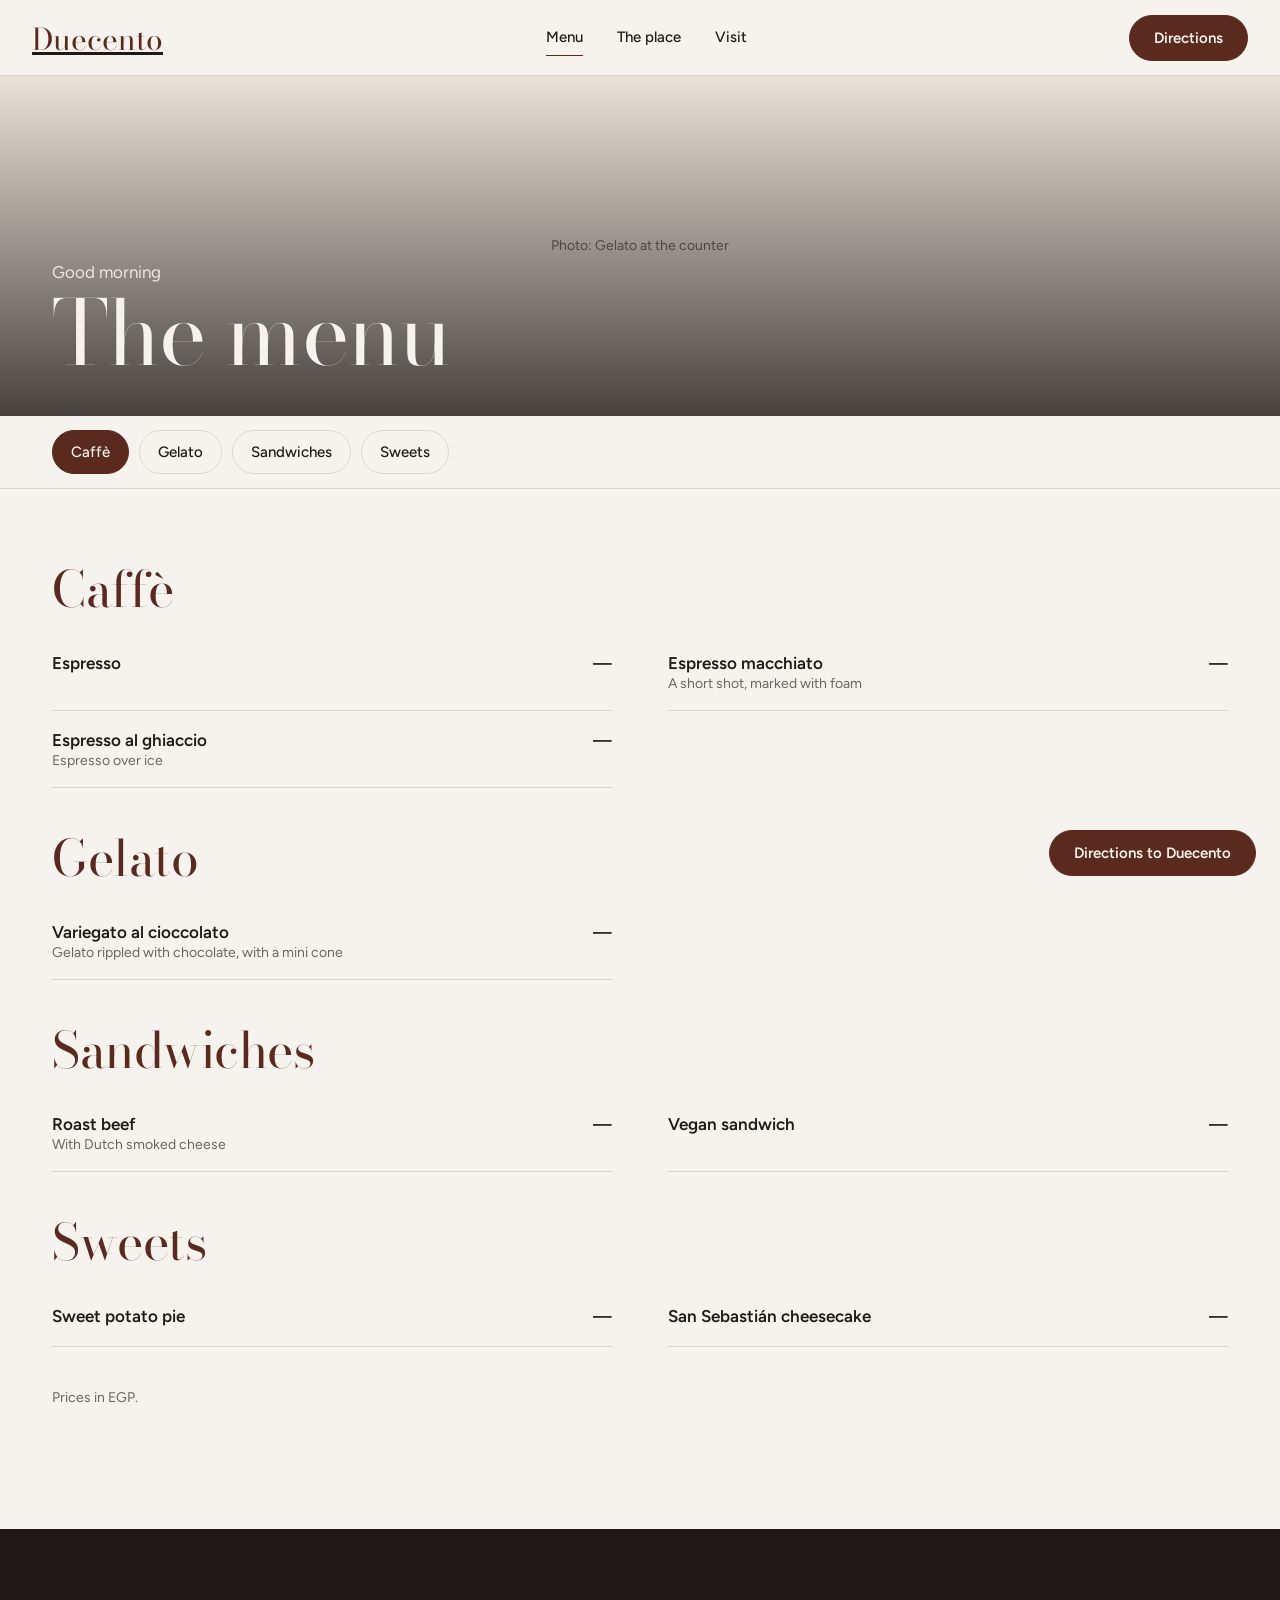
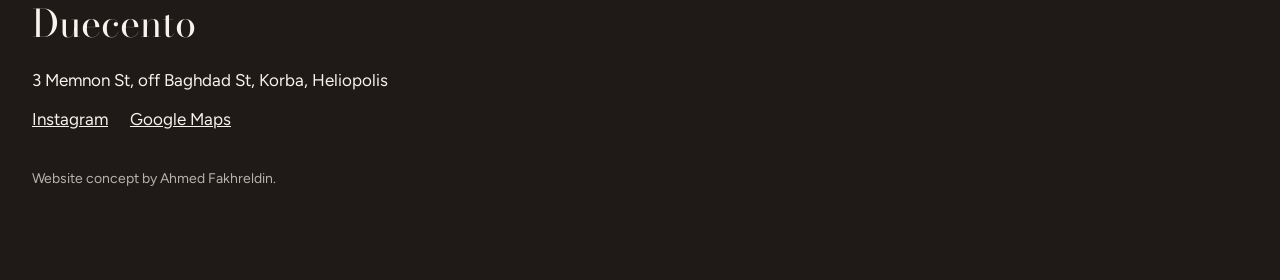
==== menu.html @ 11ff69fe "Duecento site" ====
<!doctype html><html lang="en"><head><meta charset="utf-8">
<meta name="viewport" content="width=device-width, initial-scale=1">
<title>Menu · Duecento</title><meta name="description" content="The Duecento menu: Caffè, Gelato, Sandwiches, Sweets">
<meta name="theme-color" content="#1F1A17"><meta name="robots" content="noindex">
<link rel="icon" href="img/">
<link rel="stylesheet" href="fonts.css"><link rel="stylesheet" href="site.css?v=1"></head><body class="menu"><header class="hdr"><a class="brand" href="index.html" aria-label="Duecento home"><span class="logo wordmark">Duecento</span></a>
<nav class="nav" aria-label="Main"><a href="menu.html" aria-current=page>Menu</a><a href="index.html#room">The place</a><a href="index.html#visit">Visit</a></nav><div class="hr"><a class="btn" href="https://www.google.com/maps/search/?api=1&amp;query=Duecento+Cafe+Korba+Heliopolis" target="_blank" rel="noopener">Directions</a>
<button class="burger" type="button" aria-label="Open menu" aria-expanded="false" aria-controls="mnav"><i></i><i></i></button></div></header>
<nav id="mnav" class="mnav" hidden aria-label="Mobile"><a href="menu.html">Menu</a><a href="index.html#room">The place</a><a href="index.html#visit">Visit</a>
<div class="mbtns"><a class="btn" href="https://www.google.com/maps/search/?api=1&amp;query=Duecento+Cafe+Korba+Heliopolis" target="_blank" rel="noopener">Directions</a><a class="btn ghost" href="https://www.instagram.com/duecento.eg/" target="_blank" rel="noopener">Instagram</a></div>
<p class="mmeta">3 Memnon St, off Baghdad St, Korba, Heliopolis</p></nav>
<main><section class="mhead"><div class="mban ph" role="img" aria-label="Gelato at the counter"><span>Photo: Gelato at the counter</span></div><div class="mhin wrap"><p class="greet js-greet">Good day</p><h1>The menu</h1></div></section>
<nav class="chips js-jump" aria-label="Menu sections"><div class="chin"><a class="chip on" href="#caffe">Caffè</a><a class="chip" href="#gelato">Gelato</a><a class="chip" href="#panini">Sandwiches</a><a class="chip" href="#dolci">Sweets</a></div></nav>
<div class="mwrap wrap"><section class="msec" id="caffe"><h2>Caffè</h2><div class="mlist"><article class="mi"><div class="mt"><h3>Espresso</h3></div><span class="pr">—</span></article><article class="mi"><div class="mt"><h3>Espresso macchiato</h3><p>A short shot, marked with foam</p></div><span class="pr">—</span></article><article class="mi"><div class="mt"><h3>Espresso al ghiaccio</h3><p>Espresso over ice</p></div><span class="pr">—</span></article></div></section><section class="msec" id="gelato"><h2>Gelato</h2><div class="mlist"><article class="mi"><div class="mt"><h3>Variegato al cioccolato</h3><p>Gelato rippled with chocolate, with a mini cone</p></div><span class="pr">—</span></article></div></section><section class="msec" id="panini"><h2>Sandwiches</h2><div class="mlist"><article class="mi"><div class="mt"><h3>Roast beef</h3><p>With Dutch smoked cheese</p></div><span class="pr">—</span></article><article class="mi"><div class="mt"><h3>Vegan sandwich</h3></div><span class="pr">—</span></article></div></section><section class="msec" id="dolci"><h2>Sweets</h2><div class="mlist"><article class="mi"><div class="mt"><h3>Sweet potato pie</h3></div><span class="pr">—</span></article><article class="mi"><div class="mt"><h3>San Sebastián cheesecake</h3></div><span class="pr">—</span></article></div></section><p class="mnote">Prices in EGP.</p></div>
<a class="sticky btn" href="https://www.google.com/maps/search/?api=1&amp;query=Duecento+Cafe+Korba+Heliopolis" target="_blank" rel="noopener">Directions to Duecento</a></main><footer class="ftr"><div class="fin"><span class="flogo wordmark">Duecento</span>
<p>3 Memnon St, off Baghdad St, Korba, Heliopolis</p><p class="fl"><a href="https://www.instagram.com/duecento.eg/" target="_blank" rel="noopener">Instagram</a><a href="https://www.google.com/maps/search/?api=1&amp;query=Duecento+Cafe+Korba+Heliopolis" target="_blank" rel="noopener">Google Maps</a></p>
<p class="credit">Website concept by Ahmed Fakhreldin.</p></div></footer>
<script src="site.js?v=1"></script></body></html>
---- fonts.css ----
/* math */
@font-face {
  font-family: 'Bodoni Moda';
  font-style: normal;
  font-weight: 400;
  font-display: swap;
  src: url(fonts/e4a8a300b12e.woff2) format('woff2');
  unicode-range: U+0302-0303, U+0305, U+0307-0308, U+0310, U+0312, U+0315, U+031A, U+0326-0327, U+032C, U+032F-0330, U+0332-0333, U+0338, U+033A, U+0346, U+034D, U+0391-03A1, U+03A3-03A9, U+03B1-03C9, U+03D1, U+03D5-03D6, U+03F0-03F1, U+03F4-03F5, U+2016-2017, U+2034-2038, U+203C, U+2040, U+2043, U+2047, U+2050, U+2057, U+205F, U+2070-2071, U+2074-209F, U+20D0-20DC, U+20E1, U+20E5-20EF, U+2100-2112, U+2114-2115, U+2117-2121, U+2123-214F, U+2190, U+2192, U+2194-21AE, U+21B0-21E5, U+21F1-21F2, U+21F4-2211, U+2213-2214, U+2216-22FF, U+2308-230B, U+2310, U+2319, U+231C-2321, U+2336-237A, U+237C, U+2395, U+239B-23B7, U+23D0, U+23DC-23E1, U+2474-2475, U+25AF, U+25B3, U+25B7, U+25BD, U+25C1, U+25CA, U+25CC, U+25FB, U+266D-266F, U+27C0-27FF, U+2900-2AFF, U+2B0E-2B11, U+2B30-2B4C, U+2BFE, U+3030, U+FF5B, U+FF5D, U+1D400-1D7FF, U+1EE00-1EEFF;
}
/* symbols */
@font-face {
  font-family: 'Bodoni Moda';
  font-style: normal;
  font-weight: 400;
  font-display: swap;
  src: url(fonts/4fd5d302b3bb.woff2) format('woff2');
  unicode-range: U+0001-000C, U+000E-001F, U+007F-009F, U+20DD-20E0, U+20E2-20E4, U+2150-218F, U+2190, U+2192, U+2194-2199, U+21AF, U+21E6-21F0, U+21F3, U+2218-2219, U+2299, U+22C4-22C6, U+2300-243F, U+2440-244A, U+2460-24FF, U+25A0-27BF, U+2800-28FF, U+2921-2922, U+2981, U+29BF, U+29EB, U+2B00-2BFF, U+4DC0-4DFF, U+FFF9-FFFB, U+10140-1018E, U+10190-1019C, U+101A0, U+101D0-101FD, U+102E0-102FB, U+10E60-10E7E, U+1D2C0-1D2D3, U+1D2E0-1D37F, U+1F000-1F0FF, U+1F100-1F1AE, U+1F1E6-1F1FF, U+1F30D-1F30F, U+1F315, U+1F31C, U+1F31E, U+1F320-1F32C, U+1F336, U+1F378, U+1F37D, U+1F382, U+1F393-1F39F, U+1F3A7-1F3A8, U+1F3AC-1F3AF, U+1F3C2, U+1F3C4-1F3C6, U+1F3CA-1F3CE, U+1F3D4-1F3E0, U+1F3ED, U+1F3F1-1F3F3, U+1F3F5-1F3F7, U+1F408, U+1F415, U+1F41F, U+1F426, U+1F43F, U+1F441-1F442, U+1F444, U+1F446-1F449, U+1F44C-1F44E, U+1F453, U+1F46A, U+1F47D, U+1F4A3, U+1F4B0, U+1F4B3, U+1F4B9, U+1F4BB, U+1F4BF, U+1F4C8-1F4CB, U+1F4D6, U+1F4DA, U+1F4DF, U+1F4E3-1F4E6, U+1F4EA-1F4ED, U+1F4F7, U+1F4F9-1F4FB, U+1F4FD-1F4FE, U+1F503, U+1F507-1F50B, U+1F50D, U+1F512-1F513, U+1F53E-1F54A, U+1F54F-1F5FA, U+1F610, U+1F650-1F67F, U+1F687, U+1F68D, U+1F691, U+1F694, U+1F698, U+1F6AD, U+1F6B2, U+1F6B9-1F6BA, U+1F6BC, U+1F6C6-1F6CF, U+1F6D3-1F6D7, U+1F6E0-1F6EA, U+1F6F0-1F6F3, U+1F6F7-1F6FC, U+1F700-1F80B, U+1F810-1F847, U+1F850-1F859, U+1F860-1F887, U+1F890-1F8AD, U+1F8B0-1F8BB, U+1F8C0-1F8C1, U+1F8D0-1F8D8, U+1F900-1F90B, U+1F93B, U+1F946, U+1F984, U+1F996, U+1F9E9, U+1FA00-1FA6F, U+1FA70-1FA7C, U+1FA80-1FAC6, U+1FAC8, U+1FACC-1FADD, U+1FADF-1FAEB, U+1FAEF-1FAFA, U+1FB00-1FBFF;
}
/* latin-ext */
@font-face {
  font-family: 'Bodoni Moda';
  font-style: normal;
  font-weight: 400;
  font-display: swap;
  src: url(fonts/21224576a4b7.woff2) format('woff2');
  unicode-range: U+0100-02BA, U+02BD-02C5, U+02C7-02CC, U+02CE-02D7, U+02DD-02FF, U+0304, U+0308, U+0329, U+1D00-1DBF, U+1E00-1E9F, U+1EF2-1EFF, U+2020, U+20A0-20AB, U+20AD-20C4, U+2113, U+2C60-2C7F, U+A720-A7FF;
}
/* latin */
@font-face {
  font-family: 'Bodoni Moda';
  font-style: normal;
  font-weight: 400;
  font-display: swap;
  src: url(fonts/aad168b2dc76.woff2) format('woff2');
  unicode-range: U+0000-00FF, U+0131, U+0152-0153, U+02BB-02BC, U+02C6, U+02DA, U+02DC, U+0304, U+0308, U+0329, U+2000-206F, U+20AC, U+2122, U+2191, U+2193, U+2212, U+2215, U+FEFF, U+FFFD;
}
/* math */
@font-face {
  font-family: 'Bodoni Moda';
  font-style: normal;
  font-weight: 500;
  font-display: swap;
  src: url(fonts/e4a8a300b12e.woff2) format('woff2');
  unicode-range: U+0302-0303, U+0305, U+0307-0308, U+0310, U+0312, U+0315, U+031A, U+0326-0327, U+032C, U+032F-0330, U+0332-0333, U+0338, U+033A, U+0346, U+034D, U+0391-03A1, U+03A3-03A9, U+03B1-03C9, U+03D1, U+03D5-03D6, U+03F0-03F1, U+03F4-03F5, U+2016-2017, U+2034-2038, U+203C, U+2040, U+2043, U+2047, U+2050, U+2057, U+205F, U+2070-2071, U+2074-209F, U+20D0-20DC, U+20E1, U+20E5-20EF, U+2100-2112, U+2114-2115, U+2117-2121, U+2123-214F, U+2190, U+2192, U+2194-21AE, U+21B0-21E5, U+21F1-21F2, U+21F4-2211, U+2213-2214, U+2216-22FF, U+2308-230B, U+2310, U+2319, U+231C-2321, U+2336-237A, U+237C, U+2395, U+239B-23B7, U+23D0, U+23DC-23E1, U+2474-2475, U+25AF, U+25B3, U+25B7, U+25BD, U+25C1, U+25CA, U+25CC, U+25FB, U+266D-266F, U+27C0-27FF, U+2900-2AFF, U+2B0E-2B11, U+2B30-2B4C, U+2BFE, U+3030, U+FF5B, U+FF5D, U+1D400-1D7FF, U+1EE00-1EEFF;
}
/* symbols */
@font-face {
  font-family: 'Bodoni Moda';
  font-style: normal;
  font-weight: 500;
  font-display: swap;
  src: url(fonts/4fd5d302b3bb.woff2) format('woff2');
  unicode-range: U+0001-000C, U+000E-001F, U+007F-009F, U+20DD-20E0, U+20E2-20E4, U+2150-218F, U+2190, U+2192, U+2194-2199, U+21AF, U+21E6-21F0, U+21F3, U+2218-2219, U+2299, U+22C4-22C6, U+2300-243F, U+2440-244A, U+2460-24FF, U+25A0-27BF, U+2800-28FF, U+2921-2922, U+2981, U+29BF, U+29EB, U+2B00-2BFF, U+4DC0-4DFF, U+FFF9-FFFB, U+10140-1018E, U+10190-1019C, U+101A0, U+101D0-101FD, U+102E0-102FB, U+10E60-10E7E, U+1D2C0-1D2D3, U+1D2E0-1D37F, U+1F000-1F0FF, U+1F100-1F1AE, U+1F1E6-1F1FF, U+1F30D-1F30F, U+1F315, U+1F31C, U+1F31E, U+1F320-1F32C, U+1F336, U+1F378, U+1F37D, U+1F382, U+1F393-1F39F, U+1F3A7-1F3A8, U+1F3AC-1F3AF, U+1F3C2, U+1F3C4-1F3C6, U+1F3CA-1F3CE, U+1F3D4-1F3E0, U+1F3ED, U+1F3F1-1F3F3, U+1F3F5-1F3F7, U+1F408, U+1F415, U+1F41F, U+1F426, U+1F43F, U+1F441-1F442, U+1F444, U+1F446-1F449, U+1F44C-1F44E, U+1F453, U+1F46A, U+1F47D, U+1F4A3, U+1F4B0, U+1F4B3, U+1F4B9, U+1F4BB, U+1F4BF, U+1F4C8-1F4CB, U+1F4D6, U+1F4DA, U+1F4DF, U+1F4E3-1F4E6, U+1F4EA-1F4ED, U+1F4F7, U+1F4F9-1F4FB, U+1F4FD-1F4FE, U+1F503, U+1F507-1F50B, U+1F50D, U+1F512-1F513, U+1F53E-1F54A, U+1F54F-1F5FA, U+1F610, U+1F650-1F67F, U+1F687, U+1F68D, U+1F691, U+1F694, U+1F698, U+1F6AD, U+1F6B2, U+1F6B9-1F6BA, U+1F6BC, U+1F6C6-1F6CF, U+1F6D3-1F6D7, U+1F6E0-1F6EA, U+1F6F0-1F6F3, U+1F6F7-1F6FC, U+1F700-1F80B, U+1F810-1F847, U+1F850-1F859, U+1F860-1F887, U+1F890-1F8AD, U+1F8B0-1F8BB, U+1F8C0-1F8C1, U+1F8D0-1F8D8, U+1F900-1F90B, U+1F93B, U+1F946, U+1F984, U+1F996, U+1F9E9, U+1FA00-1FA6F, U+1FA70-1FA7C, U+1FA80-1FAC6, U+1FAC8, U+1FACC-1FADD, U+1FADF-1FAEB, U+1FAEF-1FAFA, U+1FB00-1FBFF;
}
/* latin-ext */
@font-face {
  font-family: 'Bodoni Moda';
  font-style: normal;
  font-weight: 500;
  font-display: swap;
  src: url(fonts/21224576a4b7.woff2) format('woff2');
  unicode-range: U+0100-02BA, U+02BD-02C5, U+02C7-02CC, U+02CE-02D7, U+02DD-02FF, U+0304, U+0308, U+0329, U+1D00-1DBF, U+1E00-1E9F, U+1EF2-1EFF, U+2020, U+20A0-20AB, U+20AD-20C4, U+2113, U+2C60-2C7F, U+A720-A7FF;
}
/* latin */
@font-face {
  font-family: 'Bodoni Moda';
  font-style: normal;
  font-weight: 500;
  font-display: swap;
  src: url(fonts/aad168b2dc76.woff2) format('woff2');
  unicode-range: U+0000-00FF, U+0131, U+0152-0153, U+02BB-02BC, U+02C6, U+02DA, U+02DC, U+0304, U+0308, U+0329, U+2000-206F, U+20AC, U+2122, U+2191, U+2193, U+2212, U+2215, U+FEFF, U+FFFD;
}
/* latin-ext */
@font-face {
  font-family: 'Figtree';
  font-style: normal;
  font-weight: 400;
  font-display: swap;
  src: url(fonts/c15953e563fb.woff2) format('woff2');
  unicode-range: U+0100-02BA, U+02BD-02C5, U+02C7-02CC, U+02CE-02D7, U+02DD-02FF, U+0304, U+0308, U+0329, U+1D00-1DBF, U+1E00-1E9F, U+1EF2-1EFF, U+2020, U+20A0-20AB, U+20AD-20C4, U+2113, U+2C60-2C7F, U+A720-A7FF;
}
/* latin */
@font-face {
  font-family: 'Figtree';
  font-style: normal;
  font-weight: 400;
  font-display: swap;
  src: url(fonts/dab710cf25a2.woff2) format('woff2');
  unicode-range: U+0000-00FF, U+0131, U+0152-0153, U+02BB-02BC, U+02C6, U+02DA, U+02DC, U+0304, U+0308, U+0329, U+2000-206F, U+20AC, U+2122, U+2191, U+2193, U+2212, U+2215, U+FEFF, U+FFFD;
}
/* latin-ext */
@font-face {
  font-family: 'Figtree';
  font-style: normal;
  font-weight: 500;
  font-display: swap;
  src: url(fonts/c15953e563fb.woff2) format('woff2');
  unicode-range: U+0100-02BA, U+02BD-02C5, U+02C7-02CC, U+02CE-02D7, U+02DD-02FF, U+0304, U+0308, U+0329, U+1D00-1DBF, U+1E00-1E9F, U+1EF2-1EFF, U+2020, U+20A0-20AB, U+20AD-20C4, U+2113, U+2C60-2C7F, U+A720-A7FF;
}
/* latin */
@font-face {
  font-family: 'Figtree';
  font-style: normal;
  font-weight: 500;
  font-display: swap;
  src: url(fonts/dab710cf25a2.woff2) format('woff2');
  unicode-range: U+0000-00FF, U+0131, U+0152-0153, U+02BB-02BC, U+02C6, U+02DA, U+02DC, U+0304, U+0308, U+0329, U+2000-206F, U+20AC, U+2122, U+2191, U+2193, U+2212, U+2215, U+FEFF, U+FFFD;
}
/* latin-ext */
@font-face {
  font-family: 'Figtree';
  font-style: normal;
  font-weight: 600;
  font-display: swap;
  src: url(fonts/c15953e563fb.woff2) format('woff2');
  unicode-range: U+0100-02BA, U+02BD-02C5, U+02C7-02CC, U+02CE-02D7, U+02DD-02FF, U+0304, U+0308, U+0329, U+1D00-1DBF, U+1E00-1E9F, U+1EF2-1EFF, U+2020, U+20A0-20AB, U+20AD-20C4, U+2113, U+2C60-2C7F, U+A720-A7FF;
}
/* latin */
@font-face {
  font-family: 'Figtree';
  font-style: normal;
  font-weight: 600;
  font-display: swap;
  src: url(fonts/dab710cf25a2.woff2) format('woff2');
  unicode-range: U+0000-00FF, U+0131, U+0152-0153, U+02BB-02BC, U+02C6, U+02DA, U+02DC, U+0304, U+0308, U+0329, U+2000-206F, U+20AC, U+2122, U+2191, U+2193, U+2212, U+2215, U+FEFF, U+FFFD;
}
---- site.css ----
:root{--ink:#1F1A17;--paper:#F6F3EE;--brand:#5B2A1E;--accent:#B08A4F;--soft:#E9E3DA;--mute:#6E655E;--line:#DED6CB;
--fd:'Bodoni Moda', serif;--fb:'Figtree', sans-serif;--w:1240px}
*{box-sizing:border-box;margin:0;padding:0}
html{scroll-behavior:smooth;scroll-padding-top:140px}
body{background:var(--paper);color:var(--ink);font:17px/1.6 var(--fb);-webkit-font-smoothing:antialiased}
img{display:block;max-width:100%}
a{color:inherit}
:focus-visible{outline:2px solid var(--brand);outline-offset:3px}
.wrap{max-width:var(--w);margin:0 auto;padding:0 32px}
h1,h2,h3{font-family:var(--fd);font-weight:400;line-height:1.05;letter-spacing:-.01em}
.btn{display:inline-flex;align-items:center;justify-content:center;min-height:46px;padding:0 24px;border-radius:999px;background:var(--brand);color:var(--paper);text-decoration:none;font-weight:600;font-size:15px;border:1.5px solid var(--brand);white-space:nowrap}
.btn.ghost{background:transparent;color:var(--brand)}
.btn.light{background:var(--paper);color:var(--ink);border-color:var(--paper)}
.btn.line{background:transparent;color:var(--paper);border-color:var(--paper)}
.ph{background:var(--soft);display:flex;align-items:center;justify-content:center;color:var(--mute);font-size:14px;text-align:center;padding:16px}

/* header */
.hdr{position:sticky;top:0;z-index:30;display:flex;align-items:center;justify-content:space-between;gap:24px;height:76px;padding:0 32px;background:var(--paper);border-bottom:1px solid var(--line)}
.brand{display:flex;align-items:center;flex:none}
.logo{height:46px;width:auto}
.wordmark{font-family:var(--fd);font-size:30px;color:var(--brand)}
.nav{display:flex;gap:34px}
.nav a{text-decoration:none;font-size:15px;font-weight:500;padding:6px 0;border-bottom:1.5px solid transparent}
.nav a:hover,.nav a[aria-current]{border-color:var(--brand)}
.hr{display:flex;align-items:center;gap:12px}
.burger{display:none;width:46px;height:46px;border:1px solid var(--line);border-radius:50%;background:none;cursor:pointer;flex-direction:column;align-items:center;justify-content:center;gap:6px}
.burger i{display:block;width:18px;height:1.5px;background:var(--ink);transition:transform .25s}
.nav-open .burger i:first-child{transform:translateY(3.75px) rotate(45deg)}
.nav-open .burger i:last-child{transform:translateY(-3.75px) rotate(-45deg)}
.mnav{position:fixed;inset:76px 0 0;z-index:29;background:var(--paper);padding:32px 24px;display:flex;flex-direction:column;gap:6px;overflow:auto}
.mnav[hidden]{display:none}
.mnav>a{font-family:var(--fd);font-size:40px;text-decoration:none;padding:6px 0}
.mbtns{display:flex;flex-direction:column;gap:10px;margin-top:24px}
.mmeta{margin-top:20px;color:var(--mute);font-size:15px}
.nav-open{overflow:hidden}

/* hero */
.hero{position:relative;min-height:calc(100svh - 76px);display:flex;align-items:flex-end;color:var(--paper);overflow:hidden;background:var(--ink)}
.hbg{position:absolute;inset:0;width:100%;height:100%;object-fit:cover;animation:settle 1.6s ease-out both}
@keyframes settle{from{transform:scale(1.06)}to{transform:scale(1)}}
.hshade{position:absolute;inset:0;background:linear-gradient(180deg,transparent 35%,var(--ink) 100%);opacity:.85}
.hin{position:relative;max-width:var(--w);width:100%;margin:0 auto;padding:0 32px 72px}
.hl{font-size:clamp(48px,8vw,118px);max-width:12ch}
.hsub{font-size:19px;max-width:44ch;margin:20px 0 30px;opacity:.92}
.hbtn{display:flex;gap:12px;flex-wrap:wrap}

.intro{padding:110px 32px 90px}
.big{font-family:var(--fd);font-size:clamp(28px,3.4vw,46px);line-height:1.2;max-width:26ch}

.sh{display:flex;justify-content:space-between;align-items:baseline;gap:20px;margin-bottom:28px}
.sh h2{font-size:clamp(34px,4vw,56px)}
.more{font-weight:600;color:var(--brand)}
.fgrid{display:grid;grid-template-columns:repeat(4,1fr);gap:22px}
.fi .fimg{width:100%;aspect-ratio:4/5;object-fit:cover;border-radius:18px}
.fi figcaption{padding:14px 2px 0;display:flex;flex-direction:column;gap:2px}
.fi b{font-family:var(--fd);font-weight:400;font-size:24px}
.fi span{color:var(--mute);font-size:15px}

.band{position:relative;margin-top:120px;min-height:78vh;display:flex;align-items:flex-end;color:var(--paper);background:var(--ink)}
.bimg{position:absolute;inset:0;width:100%;height:100%;object-fit:cover}
.bcap{position:relative;max-width:520px;margin:0 0 56px 56px;padding:34px 36px;background:var(--ink);border-radius:20px}
.bcap h2{font-size:42px;margin-bottom:12px}
.bcap p{opacity:.88}

.track{padding:22px 0;overflow:hidden}
.trin{display:flex;gap:22px;overflow-x:auto;padding:0 32px;scroll-snap-type:x mandatory}
.tr{flex:none;width:300px;height:380px;object-fit:cover;border-radius:16px;scroll-snap-align:start}

.visit{display:grid;grid-template-columns:1fr 1fr;gap:56px;align-items:center;padding-top:100px;padding-bottom:110px}
.visit h2{font-size:clamp(40px,5vw,72px);margin-bottom:18px}
.addr{font-size:20px;max-width:30ch}
.hours{list-style:none;margin:22px 0;max-width:360px}
.hours li{display:flex;justify-content:space-between;padding:10px 0;border-bottom:1px solid var(--line)}
.vbtn{display:flex;gap:12px;flex-wrap:wrap;margin-top:26px}
.vimg{width:100%;aspect-ratio:4/3;object-fit:cover;border-radius:22px}

.ftr{background:var(--ink);color:var(--paper);padding:64px 32px 90px}
.fin{max-width:var(--w);margin:0 auto;display:flex;flex-direction:column;gap:12px}
.flogo{height:54px;width:auto;margin-bottom:8px}
.flogo.wordmark{font-size:38px;color:var(--paper)}
.fl{display:flex;gap:22px}
.credit{margin-top:22px;font-size:14px;opacity:.7}

/* menu page */
.mhead{position:relative;height:340px;display:flex;align-items:flex-end;color:var(--paper);background:var(--ink);overflow:hidden}
.mban{position:absolute;inset:0;width:100%;height:100%;object-fit:cover}
.mhead::after{content:"";position:absolute;inset:0;background:linear-gradient(180deg,transparent,var(--ink));opacity:.8}
.mhin{position:relative;z-index:1;width:100%;padding-bottom:36px}
.greet{font-size:17px;opacity:.9}
.mhead h1{font-size:clamp(52px,7vw,96px)}
.chips{position:sticky;top:76px;z-index:20;background:var(--paper);border-bottom:1px solid var(--line)}
.chin{display:flex;gap:10px;overflow-x:auto;max-width:var(--w);margin:0 auto;padding:14px 32px;scrollbar-width:none}
.chin::-webkit-scrollbar{display:none}
.chip{flex:none;padding:9px 18px;border-radius:999px;border:1px solid var(--line);text-decoration:none;font-size:15px;font-weight:500}
.chip.on{background:var(--brand);border-color:var(--brand);color:var(--paper)}
.mwrap{padding-top:30px;padding-bottom:120px}
.msec{padding-top:44px}
.msec h2{font-size:clamp(34px,4vw,50px);margin-bottom:18px;color:var(--brand)}
.mlist{display:grid;grid-template-columns:1fr 1fr;gap:0 56px}
.mi{display:grid;grid-template-columns:1fr auto;gap:16px;align-items:baseline;padding:16px 0;border-bottom:1px solid var(--line)}
.mi.hasimg{grid-template-columns:92px 1fr auto;align-items:center}
.mimg{width:92px;height:112px;object-fit:cover;border-radius:12px}
.mi h3{font-family:var(--fb);font-weight:600;font-size:17px;letter-spacing:0;line-height:1.3}
.mi p{color:var(--mute);font-size:14px;line-height:1.45}
.pr{font-weight:600;font-variant-numeric:tabular-nums;white-space:nowrap}
.mnote{margin-top:40px;color:var(--mute);font-size:14px}
.sticky{position:fixed;right:24px;bottom:24px;z-index:25}

@media (max-width:1000px){
  .nav{display:none}.burger{display:flex}
  .hr .btn{display:none}
  .fgrid{grid-template-columns:1fr 1fr}
  .visit{grid-template-columns:1fr}
  .mlist{grid-template-columns:1fr}
}
@media (max-width:600px){
  body{font-size:16px}
  .hdr{padding:0 16px;height:66px}.mnav{inset:66px 0 0}.chips{top:66px}
  .logo{height:38px}
  .wrap,.hin{padding-left:16px;padding-right:16px}
  .intro{padding:70px 16px 56px}
  .hin{padding-bottom:44px}
  .fgrid{gap:14px}.fi b{font-size:19px}.fi span{font-size:13px}
  .band{margin-top:80px;min-height:70vh}
  .bcap{margin:0 12px 12px;padding:24px}.bcap h2{font-size:32px}
  .trin{padding:0 16px;gap:12px}.tr{width:230px;height:290px}
  .visit{padding-top:70px;padding-bottom:80px;gap:32px}
  .chin{padding:12px 16px}
  .mhead{height:260px}
  .sticky{left:16px;right:16px;bottom:16px}
  .ftr{padding:48px 16px 100px}
}
@media (prefers-reduced-motion:reduce){*{animation:none!important;transition:none!important;scroll-behavior:auto!important}}
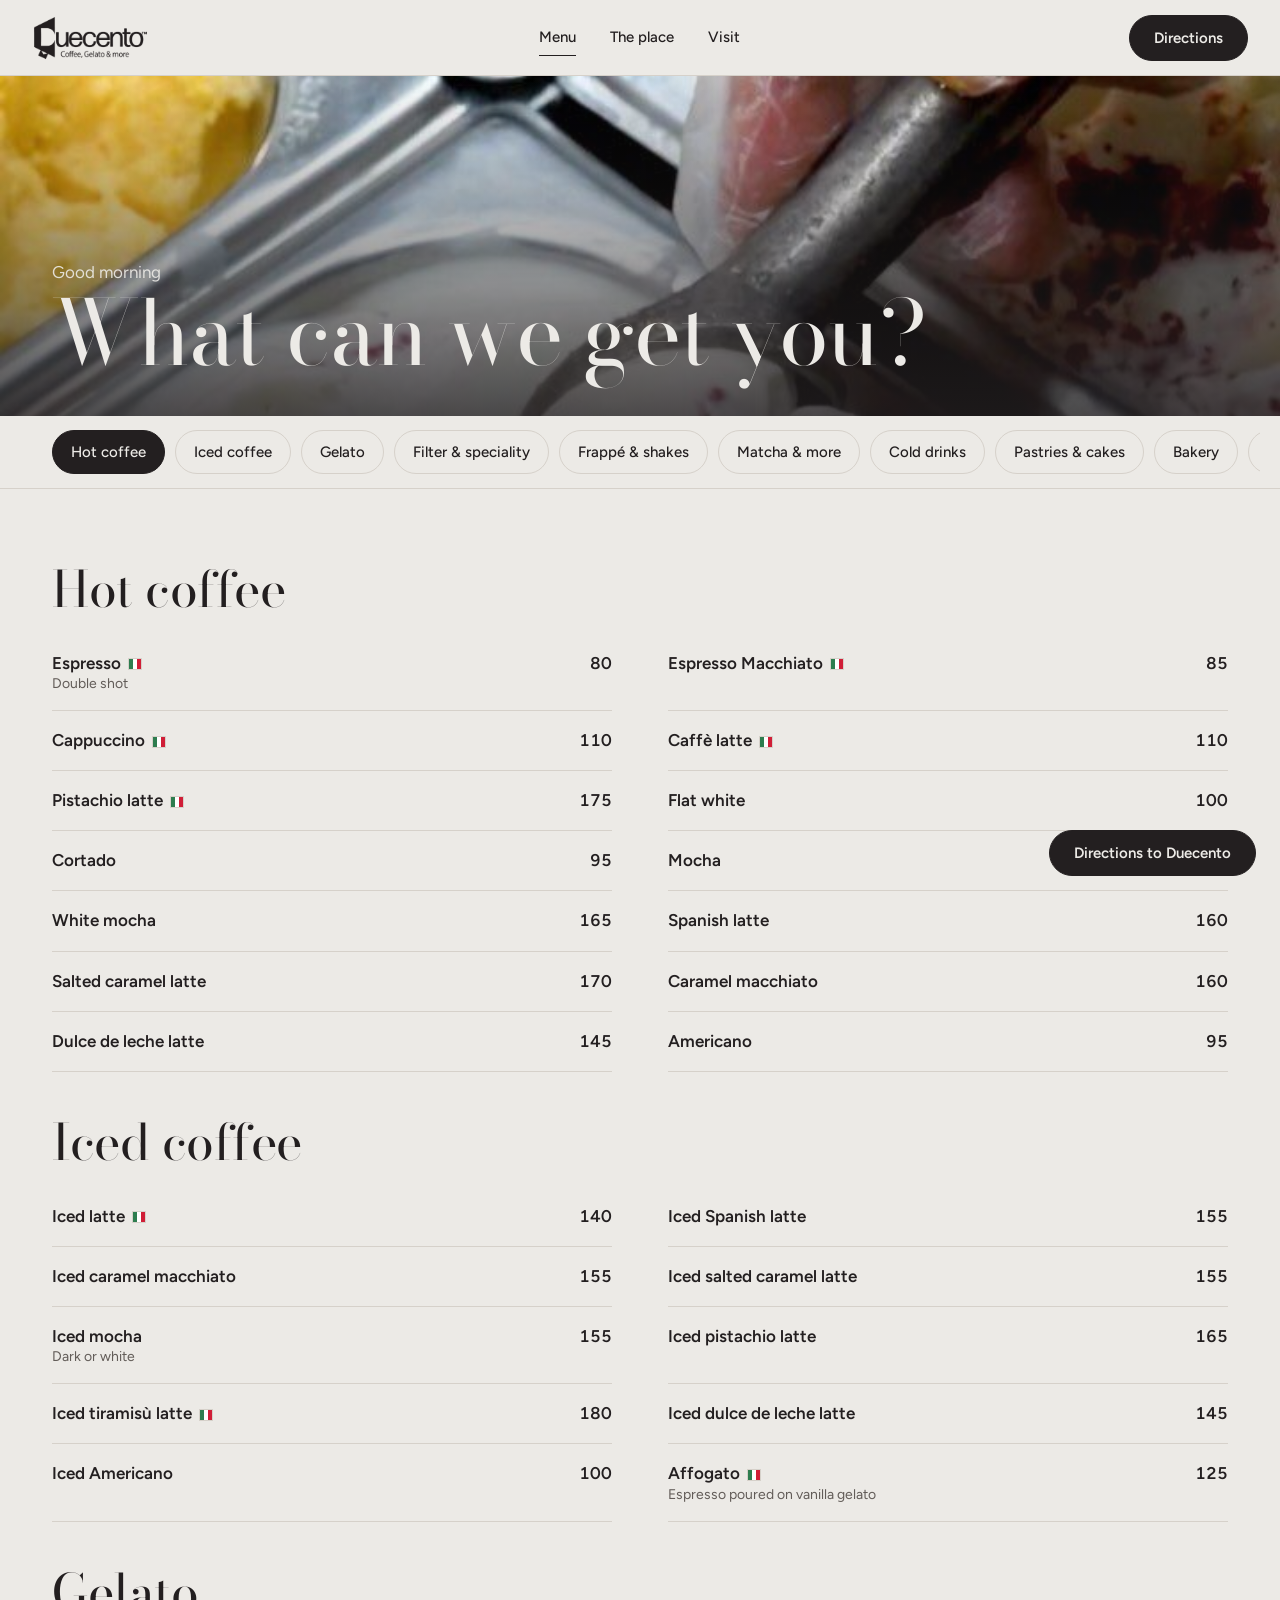
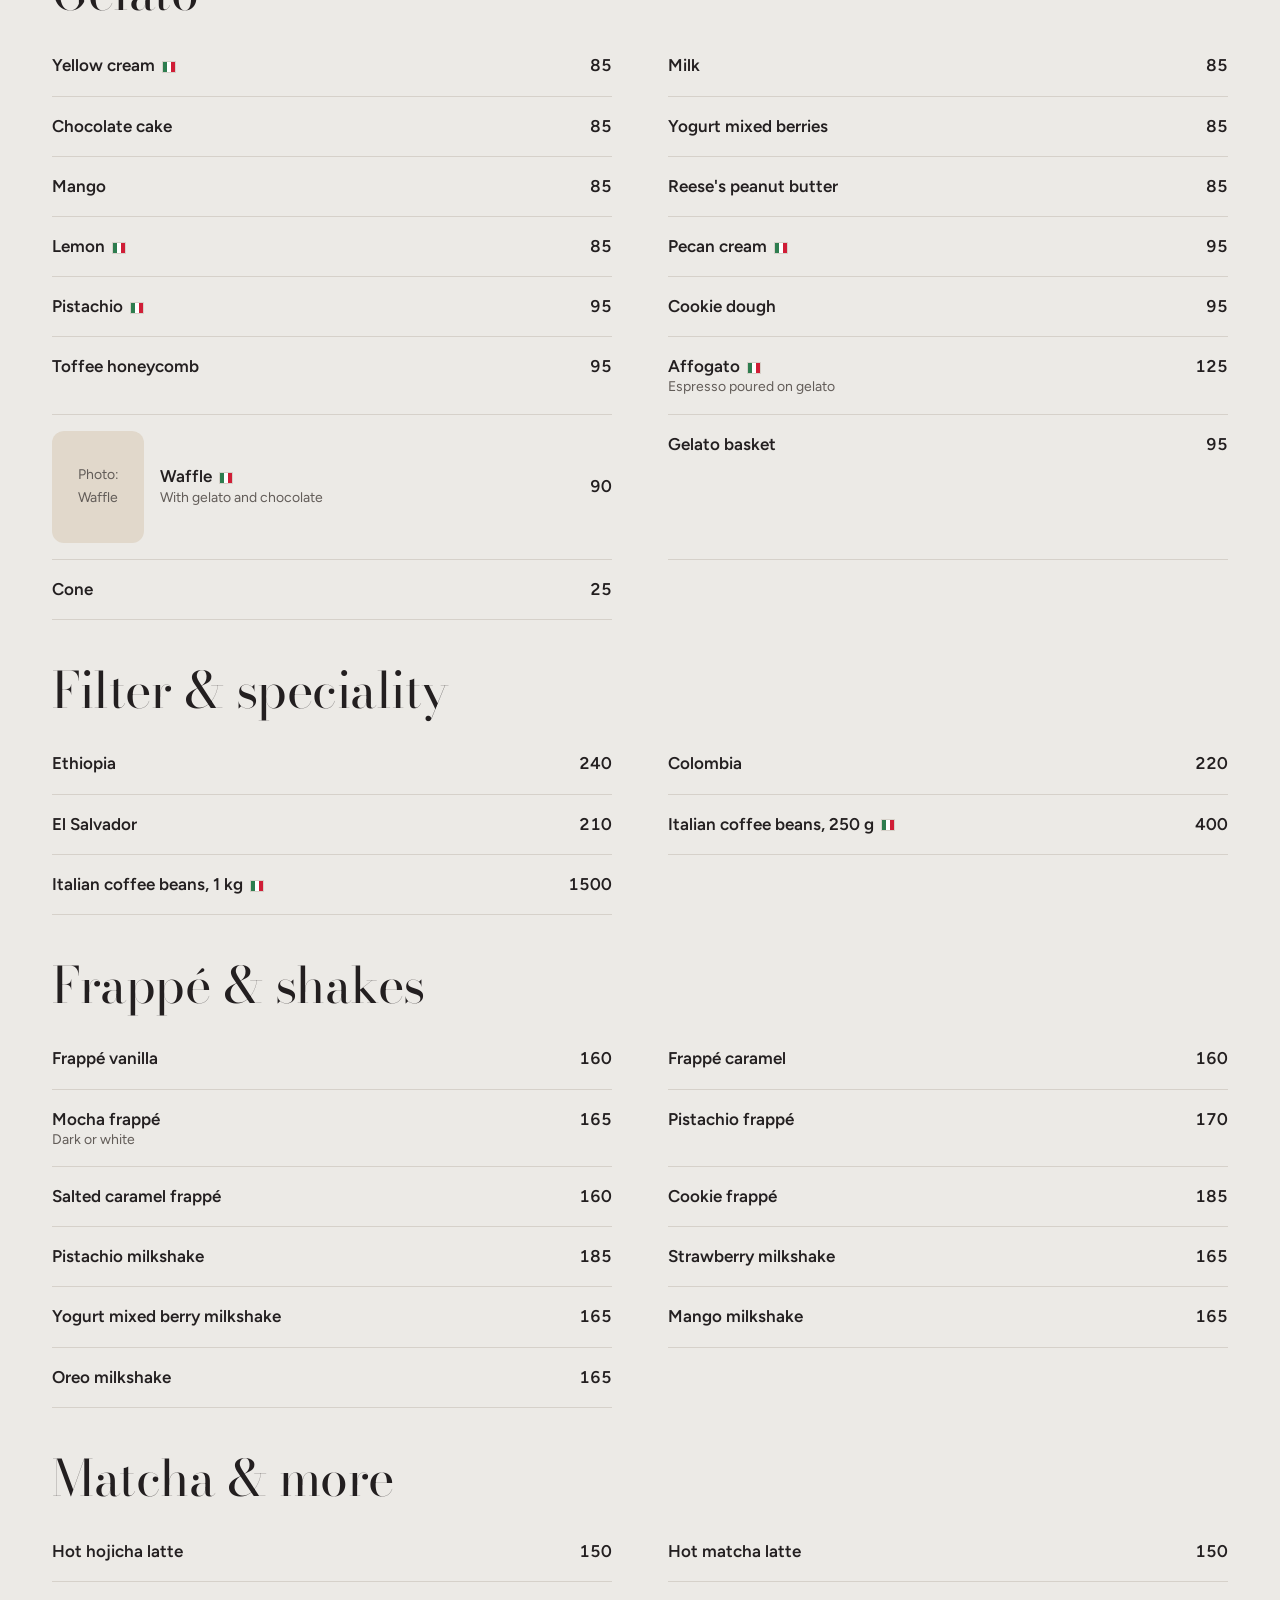
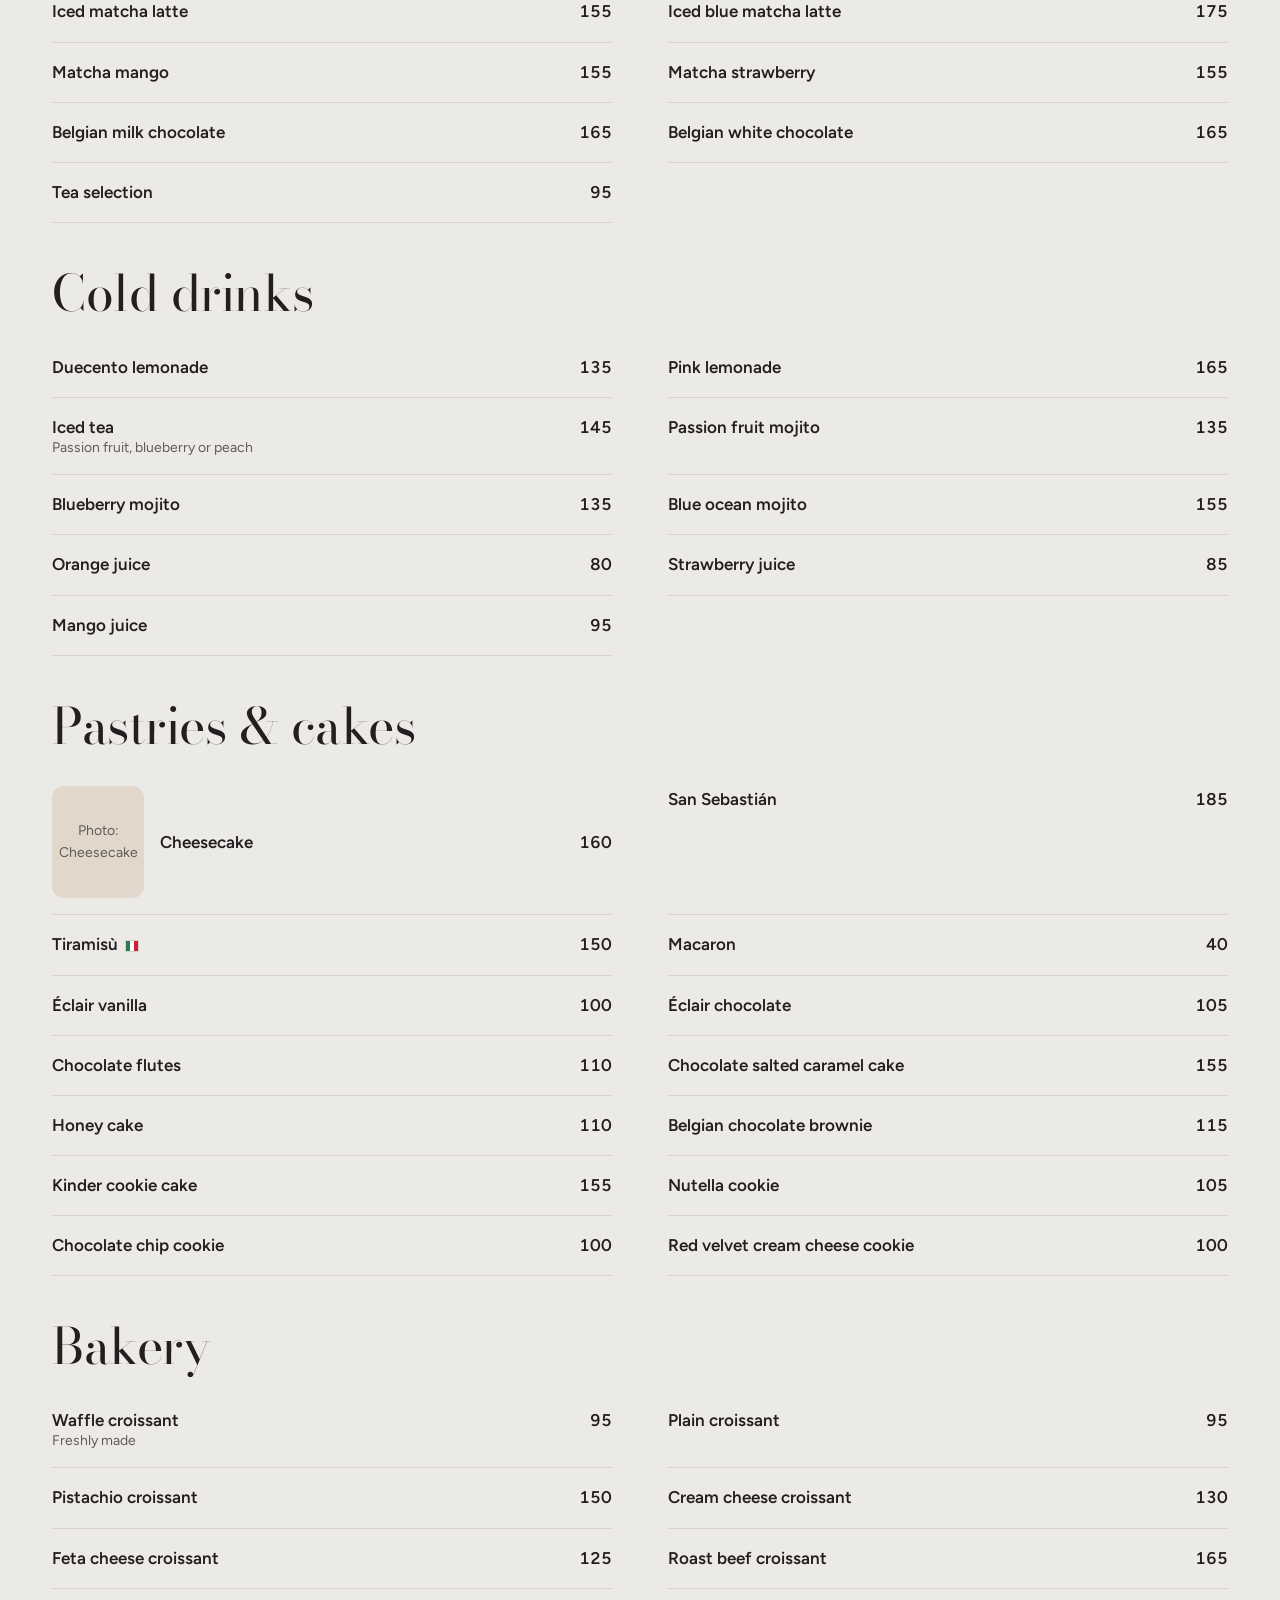
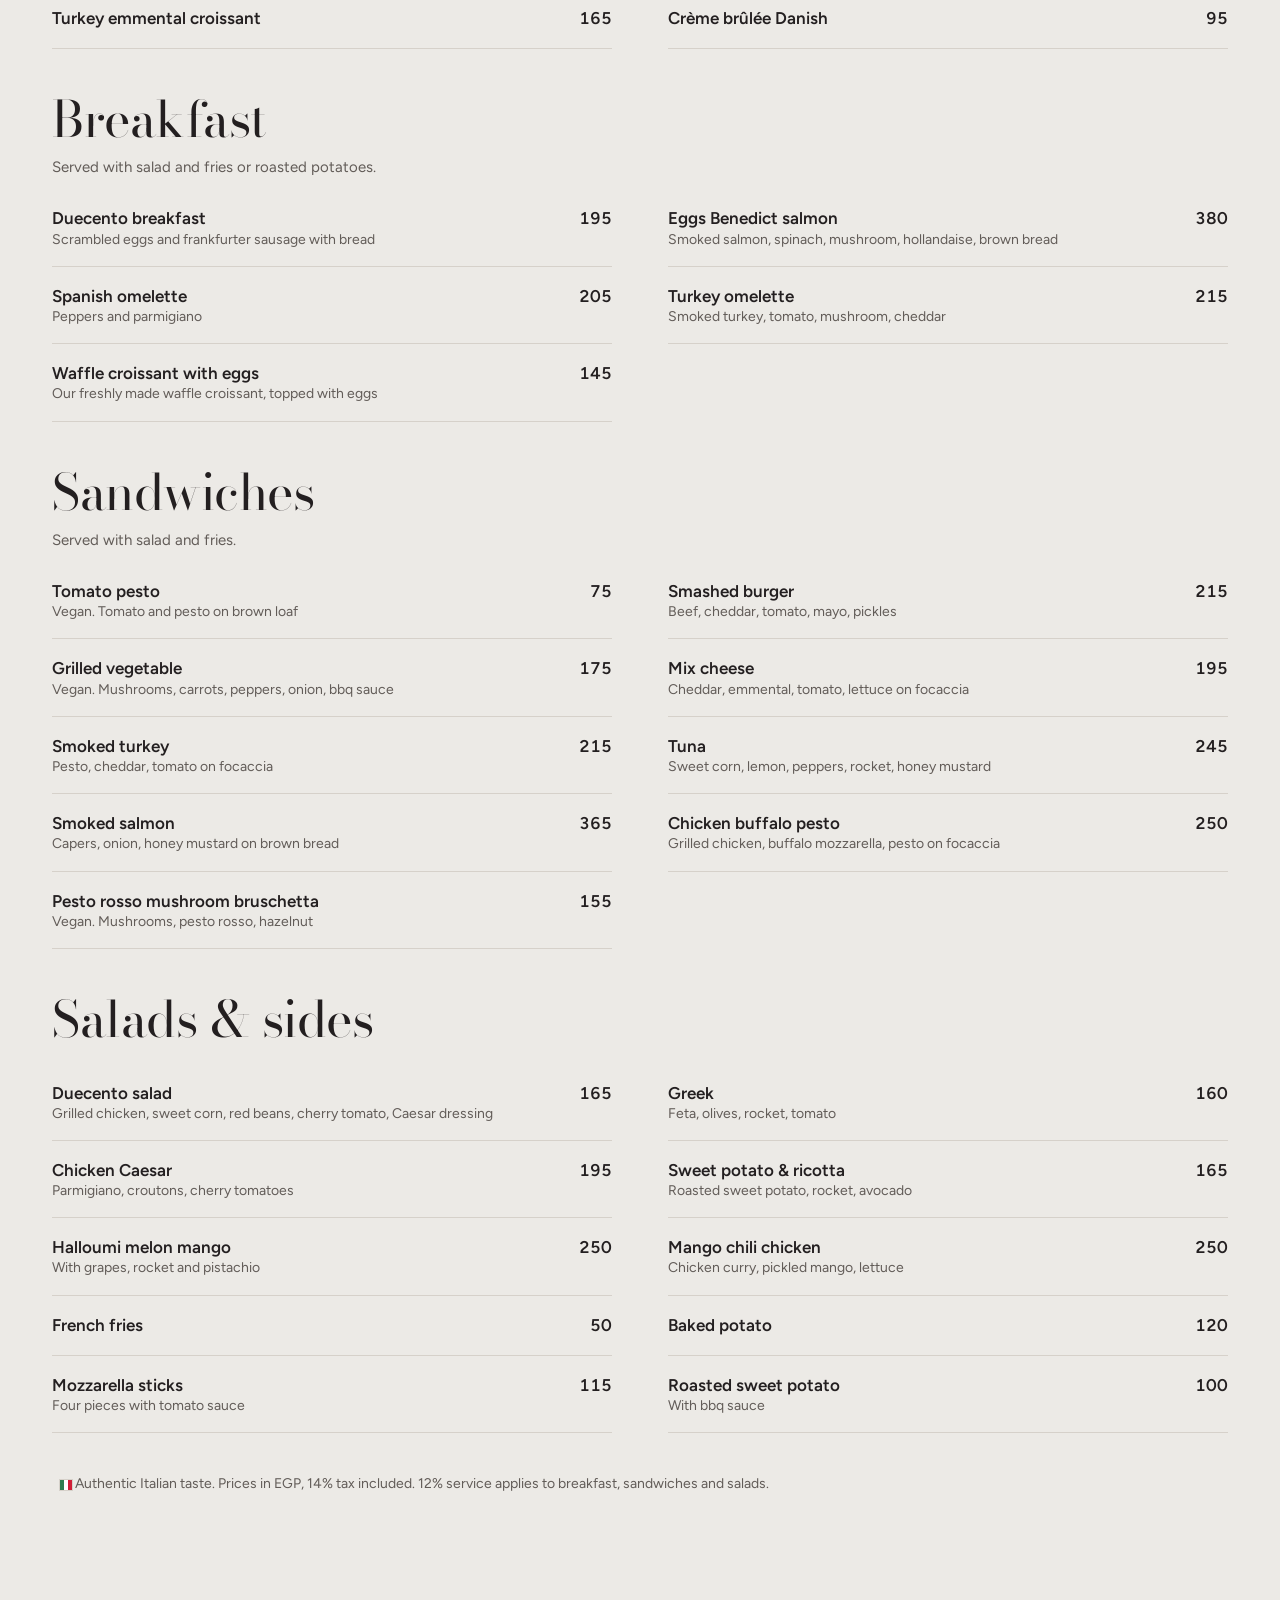
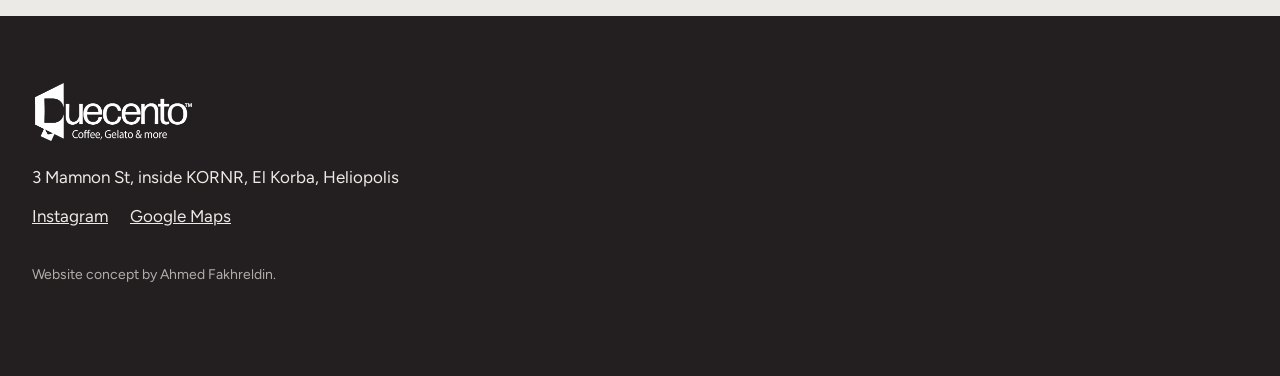
==== commit d8f345f9: "Duecento: brand, photos and full menu" ====
--- a/menu.html
+++ b/menu.html
@@ -1,18 +1,18 @@
 <!doctype html><html lang="en"><head><meta charset="utf-8">
 <meta name="viewport" content="width=device-width, initial-scale=1">
-<title>Menu · Duecento</title><meta name="description" content="The Duecento menu: Caffè, Gelato, Sandwiches, Sweets">
-<meta name="theme-color" content="#1F1A17"><meta name="robots" content="noindex">
-<link rel="icon" href="img/">
-<link rel="stylesheet" href="fonts.css"><link rel="stylesheet" href="site.css?v=1"></head><body class="menu"><header class="hdr"><a class="brand" href="index.html" aria-label="Duecento home"><span class="logo wordmark">Duecento</span></a>
+<title>Menu · Duecento</title><meta name="description" content="The Duecento menu: Hot coffee, Iced coffee, Gelato, Filter &amp; speciality, Frappé &amp; shakes, Matcha &amp; more, Cold drinks, Pastries &amp; cakes, Bakery, Breakfast, Sandwiches, Salads &amp; sides">
+<meta name="theme-color" content="#231F20"><meta name="robots" content="noindex">
+<link rel="icon" href="img/logo.png">
+<link rel="stylesheet" href="fonts.css"><link rel="stylesheet" href="site.css?v=2"></head><body class="menu"><header class="hdr"><a class="brand" href="index.html" aria-label="Duecento home"><img class="logo" src="img/logo.png" alt="Duecento"></a>
 <nav class="nav" aria-label="Main"><a href="menu.html" aria-current=page>Menu</a><a href="index.html#room">The place</a><a href="index.html#visit">Visit</a></nav><div class="hr"><a class="btn" href="https://www.google.com/maps/search/?api=1&amp;query=Duecento+Cafe+Korba+Heliopolis" target="_blank" rel="noopener">Directions</a>
 <button class="burger" type="button" aria-label="Open menu" aria-expanded="false" aria-controls="mnav"><i></i><i></i></button></div></header>
 <nav id="mnav" class="mnav" hidden aria-label="Mobile"><a href="menu.html">Menu</a><a href="index.html#room">The place</a><a href="index.html#visit">Visit</a>
 <div class="mbtns"><a class="btn" href="https://www.google.com/maps/search/?api=1&amp;query=Duecento+Cafe+Korba+Heliopolis" target="_blank" rel="noopener">Directions</a><a class="btn ghost" href="https://www.instagram.com/duecento.eg/" target="_blank" rel="noopener">Instagram</a></div>
-<p class="mmeta">3 Memnon St, off Baghdad St, Korba, Heliopolis</p></nav>
-<main><section class="mhead"><div class="mban ph" role="img" aria-label="Gelato at the counter"><span>Photo: Gelato at the counter</span></div><div class="mhin wrap"><p class="greet js-greet">Good day</p><h1>The menu</h1></div></section>
-<nav class="chips js-jump" aria-label="Menu sections"><div class="chin"><a class="chip on" href="#caffe">Caffè</a><a class="chip" href="#gelato">Gelato</a><a class="chip" href="#panini">Sandwiches</a><a class="chip" href="#dolci">Sweets</a></div></nav>
-<div class="mwrap wrap"><section class="msec" id="caffe"><h2>Caffè</h2><div class="mlist"><article class="mi"><div class="mt"><h3>Espresso</h3></div><span class="pr">—</span></article><article class="mi"><div class="mt"><h3>Espresso macchiato</h3><p>A short shot, marked with foam</p></div><span class="pr">—</span></article><article class="mi"><div class="mt"><h3>Espresso al ghiaccio</h3><p>Espresso over ice</p></div><span class="pr">—</span></article></div></section><section class="msec" id="gelato"><h2>Gelato</h2><div class="mlist"><article class="mi"><div class="mt"><h3>Variegato al cioccolato</h3><p>Gelato rippled with chocolate, with a mini cone</p></div><span class="pr">—</span></article></div></section><section class="msec" id="panini"><h2>Sandwiches</h2><div class="mlist"><article class="mi"><div class="mt"><h3>Roast beef</h3><p>With Dutch smoked cheese</p></div><span class="pr">—</span></article><article class="mi"><div class="mt"><h3>Vegan sandwich</h3></div><span class="pr">—</span></article></div></section><section class="msec" id="dolci"><h2>Sweets</h2><div class="mlist"><article class="mi"><div class="mt"><h3>Sweet potato pie</h3></div><span class="pr">—</span></article><article class="mi"><div class="mt"><h3>San Sebastián cheesecake</h3></div><span class="pr">—</span></article></div></section><p class="mnote">Prices in EGP.</p></div>
-<a class="sticky btn" href="https://www.google.com/maps/search/?api=1&amp;query=Duecento+Cafe+Korba+Heliopolis" target="_blank" rel="noopener">Directions to Duecento</a></main><footer class="ftr"><div class="fin"><span class="flogo wordmark">Duecento</span>
-<p>3 Memnon St, off Baghdad St, Korba, Heliopolis</p><p class="fl"><a href="https://www.instagram.com/duecento.eg/" target="_blank" rel="noopener">Instagram</a><a href="https://www.google.com/maps/search/?api=1&amp;query=Duecento+Cafe+Korba+Heliopolis" target="_blank" rel="noopener">Google Maps</a></p>
+<p class="mmeta">3 Mamnon St, inside KORNR, El Korba, Heliopolis</p></nav>
+<main><section class="mhead"><img class="mban" src="img/09_gelato_counter_scoop.jpg" alt="Gelato scooped at the counter"><div class="mhin wrap"><p class="greet js-greet">Good day</p><h1>What can we get you?</h1></div></section>
+<nav class="chips js-jump" aria-label="Menu sections"><div class="chin"><a class="chip on" href="#coffee">Hot coffee</a><a class="chip" href="#iced">Iced coffee</a><a class="chip" href="#gelato">Gelato</a><a class="chip" href="#filter">Filter &amp; speciality</a><a class="chip" href="#frappe">Frappé &amp; shakes</a><a class="chip" href="#matcha">Matcha &amp; more</a><a class="chip" href="#cold">Cold drinks</a><a class="chip" href="#pastries">Pastries &amp; cakes</a><a class="chip" href="#bakery">Bakery</a><a class="chip" href="#breakfast">Breakfast</a><a class="chip" href="#sandwiches">Sandwiches</a><a class="chip" href="#salads">Salads &amp; sides</a></div></nav>
+<div class="mwrap wrap"><section class="msec" id="coffee"><h2>Hot coffee</h2><div class="mlist"><article class="mi"><div class="mt"><h3>Espresso<span class="it" title="Authentic Italian taste"><i></i><i></i><i></i></span></h3><p>Double shot</p></div><span class="pr">80</span></article><article class="mi"><div class="mt"><h3>Espresso Macchiato<span class="it" title="Authentic Italian taste"><i></i><i></i><i></i></span></h3></div><span class="pr">85</span></article><article class="mi"><div class="mt"><h3>Cappuccino<span class="it" title="Authentic Italian taste"><i></i><i></i><i></i></span></h3></div><span class="pr">110</span></article><article class="mi"><div class="mt"><h3>Caffè latte<span class="it" title="Authentic Italian taste"><i></i><i></i><i></i></span></h3></div><span class="pr">110</span></article><article class="mi"><div class="mt"><h3>Pistachio latte<span class="it" title="Authentic Italian taste"><i></i><i></i><i></i></span></h3></div><span class="pr">175</span></article><article class="mi"><div class="mt"><h3>Flat white</h3></div><span class="pr">100</span></article><article class="mi"><div class="mt"><h3>Cortado</h3></div><span class="pr">95</span></article><article class="mi"><div class="mt"><h3>Mocha</h3></div><span class="pr">160</span></article><article class="mi"><div class="mt"><h3>White mocha</h3></div><span class="pr">165</span></article><article class="mi"><div class="mt"><h3>Spanish latte</h3></div><span class="pr">160</span></article><article class="mi"><div class="mt"><h3>Salted caramel latte</h3></div><span class="pr">170</span></article><article class="mi"><div class="mt"><h3>Caramel macchiato</h3></div><span class="pr">160</span></article><article class="mi"><div class="mt"><h3>Dulce de leche latte</h3></div><span class="pr">145</span></article><article class="mi"><div class="mt"><h3>Americano</h3></div><span class="pr">95</span></article></div></section><section class="msec" id="iced"><h2>Iced coffee</h2><div class="mlist"><article class="mi"><div class="mt"><h3>Iced latte<span class="it" title="Authentic Italian taste"><i></i><i></i><i></i></span></h3></div><span class="pr">140</span></article><article class="mi"><div class="mt"><h3>Iced Spanish latte</h3></div><span class="pr">155</span></article><article class="mi"><div class="mt"><h3>Iced caramel macchiato</h3></div><span class="pr">155</span></article><article class="mi"><div class="mt"><h3>Iced salted caramel latte</h3></div><span class="pr">155</span></article><article class="mi"><div class="mt"><h3>Iced mocha</h3><p>Dark or white</p></div><span class="pr">155</span></article><article class="mi"><div class="mt"><h3>Iced pistachio latte</h3></div><span class="pr">165</span></article><article class="mi"><div class="mt"><h3>Iced tiramisù latte<span class="it" title="Authentic Italian taste"><i></i><i></i><i></i></span></h3></div><span class="pr">180</span></article><article class="mi"><div class="mt"><h3>Iced dulce de leche latte</h3></div><span class="pr">145</span></article><article class="mi"><div class="mt"><h3>Iced Americano</h3></div><span class="pr">100</span></article><article class="mi"><div class="mt"><h3>Affogato<span class="it" title="Authentic Italian taste"><i></i><i></i><i></i></span></h3><p>Espresso poured on vanilla gelato</p></div><span class="pr">125</span></article></div></section><section class="msec" id="gelato"><h2>Gelato</h2><div class="mlist"><article class="mi"><div class="mt"><h3>Yellow cream<span class="it" title="Authentic Italian taste"><i></i><i></i><i></i></span></h3></div><span class="pr">85</span></article><article class="mi"><div class="mt"><h3>Milk</h3></div><span class="pr">85</span></article><article class="mi"><div class="mt"><h3>Chocolate cake</h3></div><span class="pr">85</span></article><article class="mi"><div class="mt"><h3>Yogurt mixed berries</h3></div><span class="pr">85</span></article><article class="mi"><div class="mt"><h3>Mango</h3></div><span class="pr">85</span></article><article class="mi"><div class="mt"><h3>Reese&#x27;s peanut butter</h3></div><span class="pr">85</span></article><article class="mi"><div class="mt"><h3>Lemon<span class="it" title="Authentic Italian taste"><i></i><i></i><i></i></span></h3></div><span class="pr">85</span></article><article class="mi"><div class="mt"><h3>Pecan cream<span class="it" title="Authentic Italian taste"><i></i><i></i><i></i></span></h3></div><span class="pr">95</span></article><article class="mi"><div class="mt"><h3>Pistachio<span class="it" title="Authentic Italian taste"><i></i><i></i><i></i></span></h3></div><span class="pr">95</span></article><article class="mi"><div class="mt"><h3>Cookie dough</h3></div><span class="pr">95</span></article><article class="mi"><div class="mt"><h3>Toffee honeycomb</h3></div><span class="pr">95</span></article><article class="mi"><div class="mt"><h3>Affogato<span class="it" title="Authentic Italian taste"><i></i><i></i><i></i></span></h3><p>Espresso poured on gelato</p></div><span class="pr">125</span></article><article class="mi hasimg"><div class="mimg ph" role="img" aria-label="Waffle"><span>Photo: Waffle</span></div><div class="mt"><h3>Waffle<span class="it" title="Authentic Italian taste"><i></i><i></i><i></i></span></h3><p>With gelato and chocolate</p></div><span class="pr">90</span></article><article class="mi"><div class="mt"><h3>Gelato basket</h3></div><span class="pr">95</span></article><article class="mi"><div class="mt"><h3>Cone</h3></div><span class="pr">25</span></article></div></section><section class="msec" id="filter"><h2>Filter &amp; speciality</h2><div class="mlist"><article class="mi"><div class="mt"><h3>Ethiopia</h3></div><span class="pr">240</span></article><article class="mi"><div class="mt"><h3>Colombia</h3></div><span class="pr">220</span></article><article class="mi"><div class="mt"><h3>El Salvador</h3></div><span class="pr">210</span></article><article class="mi"><div class="mt"><h3>Italian coffee beans, 250 g<span class="it" title="Authentic Italian taste"><i></i><i></i><i></i></span></h3></div><span class="pr">400</span></article><article class="mi"><div class="mt"><h3>Italian coffee beans, 1 kg<span class="it" title="Authentic Italian taste"><i></i><i></i><i></i></span></h3></div><span class="pr">1500</span></article></div></section><section class="msec" id="frappe"><h2>Frappé &amp; shakes</h2><div class="mlist"><article class="mi"><div class="mt"><h3>Frappé vanilla</h3></div><span class="pr">160</span></article><article class="mi"><div class="mt"><h3>Frappé caramel</h3></div><span class="pr">160</span></article><article class="mi"><div class="mt"><h3>Mocha frappé</h3><p>Dark or white</p></div><span class="pr">165</span></article><article class="mi"><div class="mt"><h3>Pistachio frappé</h3></div><span class="pr">170</span></article><article class="mi"><div class="mt"><h3>Salted caramel frappé</h3></div><span class="pr">160</span></article><article class="mi"><div class="mt"><h3>Cookie frappé</h3></div><span class="pr">185</span></article><article class="mi"><div class="mt"><h3>Pistachio milkshake</h3></div><span class="pr">185</span></article><article class="mi"><div class="mt"><h3>Strawberry milkshake</h3></div><span class="pr">165</span></article><article class="mi"><div class="mt"><h3>Yogurt mixed berry milkshake</h3></div><span class="pr">165</span></article><article class="mi"><div class="mt"><h3>Mango milkshake</h3></div><span class="pr">165</span></article><article class="mi"><div class="mt"><h3>Oreo milkshake</h3></div><span class="pr">165</span></article></div></section><section class="msec" id="matcha"><h2>Matcha &amp; more</h2><div class="mlist"><article class="mi"><div class="mt"><h3>Hot hojicha latte</h3></div><span class="pr">150</span></article><article class="mi"><div class="mt"><h3>Hot matcha latte</h3></div><span class="pr">150</span></article><article class="mi"><div class="mt"><h3>Iced matcha latte</h3></div><span class="pr">155</span></article><article class="mi"><div class="mt"><h3>Iced blue matcha latte</h3></div><span class="pr">175</span></article><article class="mi"><div class="mt"><h3>Matcha mango</h3></div><span class="pr">155</span></article><article class="mi"><div class="mt"><h3>Matcha strawberry</h3></div><span class="pr">155</span></article><article class="mi"><div class="mt"><h3>Belgian milk chocolate</h3></div><span class="pr">165</span></article><article class="mi"><div class="mt"><h3>Belgian white chocolate</h3></div><span class="pr">165</span></article><article class="mi"><div class="mt"><h3>Tea selection</h3></div><span class="pr">95</span></article></div></section><section class="msec" id="cold"><h2>Cold drinks</h2><div class="mlist"><article class="mi"><div class="mt"><h3>Duecento lemonade</h3></div><span class="pr">135</span></article><article class="mi"><div class="mt"><h3>Pink lemonade</h3></div><span class="pr">165</span></article><article class="mi"><div class="mt"><h3>Iced tea</h3><p>Passion fruit, blueberry or peach</p></div><span class="pr">145</span></article><article class="mi"><div class="mt"><h3>Passion fruit mojito</h3></div><span class="pr">135</span></article><article class="mi"><div class="mt"><h3>Blueberry mojito</h3></div><span class="pr">135</span></article><article class="mi"><div class="mt"><h3>Blue ocean mojito</h3></div><span class="pr">155</span></article><article class="mi"><div class="mt"><h3>Orange juice</h3></div><span class="pr">80</span></article><article class="mi"><div class="mt"><h3>Strawberry juice</h3></div><span class="pr">85</span></article><article class="mi"><div class="mt"><h3>Mango juice</h3></div><span class="pr">95</span></article></div></section><section class="msec" id="pastries"><h2>Pastries &amp; cakes</h2><div class="mlist"><article class="mi hasimg"><div class="mimg ph" role="img" aria-label="Cheesecake"><span>Photo: Cheesecake</span></div><div class="mt"><h3>Cheesecake</h3></div><span class="pr">160</span></article><article class="mi"><div class="mt"><h3>San Sebastián</h3></div><span class="pr">185</span></article><article class="mi"><div class="mt"><h3>Tiramisù<span class="it" title="Authentic Italian taste"><i></i><i></i><i></i></span></h3></div><span class="pr">150</span></article><article class="mi"><div class="mt"><h3>Macaron</h3></div><span class="pr">40</span></article><article class="mi"><div class="mt"><h3>Éclair vanilla</h3></div><span class="pr">100</span></article><article class="mi"><div class="mt"><h3>Éclair chocolate</h3></div><span class="pr">105</span></article><article class="mi"><div class="mt"><h3>Chocolate flutes</h3></div><span class="pr">110</span></article><article class="mi"><div class="mt"><h3>Chocolate salted caramel cake</h3></div><span class="pr">155</span></article><article class="mi"><div class="mt"><h3>Honey cake</h3></div><span class="pr">110</span></article><article class="mi"><div class="mt"><h3>Belgian chocolate brownie</h3></div><span class="pr">115</span></article><article class="mi"><div class="mt"><h3>Kinder cookie cake</h3></div><span class="pr">155</span></article><article class="mi"><div class="mt"><h3>Nutella cookie</h3></div><span class="pr">105</span></article><article class="mi"><div class="mt"><h3>Chocolate chip cookie</h3></div><span class="pr">100</span></article><article class="mi"><div class="mt"><h3>Red velvet cream cheese cookie</h3></div><span class="pr">100</span></article></div></section><section class="msec" id="bakery"><h2>Bakery</h2><div class="mlist"><article class="mi"><div class="mt"><h3>Waffle croissant</h3><p>Freshly made</p></div><span class="pr">95</span></article><article class="mi"><div class="mt"><h3>Plain croissant</h3></div><span class="pr">95</span></article><article class="mi"><div class="mt"><h3>Pistachio croissant</h3></div><span class="pr">150</span></article><article class="mi"><div class="mt"><h3>Cream cheese croissant</h3></div><span class="pr">130</span></article><article class="mi"><div class="mt"><h3>Feta cheese croissant</h3></div><span class="pr">125</span></article><article class="mi"><div class="mt"><h3>Roast beef croissant</h3></div><span class="pr">165</span></article><article class="mi"><div class="mt"><h3>Turkey emmental croissant</h3></div><span class="pr">165</span></article><article class="mi"><div class="mt"><h3>Crème brûlée Danish</h3></div><span class="pr">95</span></article></div></section><section class="msec" id="breakfast"><h2>Breakfast</h2><p class="snote">Served with salad and fries or roasted potatoes.</p><div class="mlist"><article class="mi"><div class="mt"><h3>Duecento breakfast</h3><p>Scrambled eggs and frankfurter sausage with bread</p></div><span class="pr">195</span></article><article class="mi"><div class="mt"><h3>Eggs Benedict salmon</h3><p>Smoked salmon, spinach, mushroom, hollandaise, brown bread</p></div><span class="pr">380</span></article><article class="mi"><div class="mt"><h3>Spanish omelette</h3><p>Peppers and parmigiano</p></div><span class="pr">205</span></article><article class="mi"><div class="mt"><h3>Turkey omelette</h3><p>Smoked turkey, tomato, mushroom, cheddar</p></div><span class="pr">215</span></article><article class="mi"><div class="mt"><h3>Waffle croissant with eggs</h3><p>Our freshly made waffle croissant, topped with eggs</p></div><span class="pr">145</span></article></div></section><section class="msec" id="sandwiches"><h2>Sandwiches</h2><p class="snote">Served with salad and fries.</p><div class="mlist"><article class="mi"><div class="mt"><h3>Tomato pesto</h3><p>Vegan. Tomato and pesto on brown loaf</p></div><span class="pr">75</span></article><article class="mi"><div class="mt"><h3>Smashed burger</h3><p>Beef, cheddar, tomato, mayo, pickles</p></div><span class="pr">215</span></article><article class="mi"><div class="mt"><h3>Grilled vegetable</h3><p>Vegan. Mushrooms, carrots, peppers, onion, bbq sauce</p></div><span class="pr">175</span></article><article class="mi"><div class="mt"><h3>Mix cheese</h3><p>Cheddar, emmental, tomato, lettuce on focaccia</p></div><span class="pr">195</span></article><article class="mi"><div class="mt"><h3>Smoked turkey</h3><p>Pesto, cheddar, tomato on focaccia</p></div><span class="pr">215</span></article><article class="mi"><div class="mt"><h3>Tuna</h3><p>Sweet corn, lemon, peppers, rocket, honey mustard</p></div><span class="pr">245</span></article><article class="mi"><div class="mt"><h3>Smoked salmon</h3><p>Capers, onion, honey mustard on brown bread</p></div><span class="pr">365</span></article><article class="mi"><div class="mt"><h3>Chicken buffalo pesto</h3><p>Grilled chicken, buffalo mozzarella, pesto on focaccia</p></div><span class="pr">250</span></article><article class="mi"><div class="mt"><h3>Pesto rosso mushroom bruschetta</h3><p>Vegan. Mushrooms, pesto rosso, hazelnut</p></div><span class="pr">155</span></article></div></section><section class="msec" id="salads"><h2>Salads &amp; sides</h2><div class="mlist"><article class="mi"><div class="mt"><h3>Duecento salad</h3><p>Grilled chicken, sweet corn, red beans, cherry tomato, Caesar dressing</p></div><span class="pr">165</span></article><article class="mi"><div class="mt"><h3>Greek</h3><p>Feta, olives, rocket, tomato</p></div><span class="pr">160</span></article><article class="mi"><div class="mt"><h3>Chicken Caesar</h3><p>Parmigiano, croutons, cherry tomatoes</p></div><span class="pr">195</span></article><article class="mi"><div class="mt"><h3>Sweet potato &amp; ricotta</h3><p>Roasted sweet potato, rocket, avocado</p></div><span class="pr">165</span></article><article class="mi"><div class="mt"><h3>Halloumi melon mango</h3><p>With grapes, rocket and pistachio</p></div><span class="pr">250</span></article><article class="mi"><div class="mt"><h3>Mango chili chicken</h3><p>Chicken curry, pickled mango, lettuce</p></div><span class="pr">250</span></article><article class="mi"><div class="mt"><h3>French fries</h3></div><span class="pr">50</span></article><article class="mi"><div class="mt"><h3>Baked potato</h3></div><span class="pr">120</span></article><article class="mi"><div class="mt"><h3>Mozzarella sticks</h3><p>Four pieces with tomato sauce</p></div><span class="pr">115</span></article><article class="mi"><div class="mt"><h3>Roasted sweet potato</h3><p>With bbq sauce</p></div><span class="pr">100</span></article></div></section><p class="mnote"><span class="it"><i></i><i></i><i></i></span> Authentic Italian taste. Prices in EGP, 14% tax included. 12% service applies to breakfast, sandwiches and salads.</p></div>
+<a class="sticky btn" href="https://www.google.com/maps/search/?api=1&amp;query=Duecento+Cafe+Korba+Heliopolis" target="_blank" rel="noopener">Directions to Duecento</a></main><footer class="ftr"><div class="fin"><img class="flogo" src="img/logo_white.png" alt="Duecento">
+<p>3 Mamnon St, inside KORNR, El Korba, Heliopolis</p><p class="fl"><a href="https://www.instagram.com/duecento.eg/" target="_blank" rel="noopener">Instagram</a><a href="https://www.google.com/maps/search/?api=1&amp;query=Duecento+Cafe+Korba+Heliopolis" target="_blank" rel="noopener">Google Maps</a></p>
 <p class="credit">Website concept by Ahmed Fakhreldin.</p></div></footer>
-<script src="site.js?v=1"></script></body></html>+<script src="site.js?v=2"></script></body></html>
--- a/fonts.css
+++ b/fonts.css
@@ -4,7 +4,7 @@
   font-style: normal;
   font-weight: 400;
   font-display: swap;
-  src: url(fonts/e4a8a300b12e.woff2) format('woff2');
+  src: url(fonts/9c32d05d546d.woff2) format('woff2');
   unicode-range: U+0302-0303, U+0305, U+0307-0308, U+0310, U+0312, U+0315, U+031A, U+0326-0327, U+032C, U+032F-0330, U+0332-0333, U+0338, U+033A, U+0346, U+034D, U+0391-03A1, U+03A3-03A9, U+03B1-03C9, U+03D1, U+03D5-03D6, U+03F0-03F1, U+03F4-03F5, U+2016-2017, U+2034-2038, U+203C, U+2040, U+2043, U+2047, U+2050, U+2057, U+205F, U+2070-2071, U+2074-209F, U+20D0-20DC, U+20E1, U+20E5-20EF, U+2100-2112, U+2114-2115, U+2117-2121, U+2123-214F, U+2190, U+2192, U+2194-21AE, U+21B0-21E5, U+21F1-21F2, U+21F4-2211, U+2213-2214, U+2216-22FF, U+2308-230B, U+2310, U+2319, U+231C-2321, U+2336-237A, U+237C, U+2395, U+239B-23B7, U+23D0, U+23DC-23E1, U+2474-2475, U+25AF, U+25B3, U+25B7, U+25BD, U+25C1, U+25CA, U+25CC, U+25FB, U+266D-266F, U+27C0-27FF, U+2900-2AFF, U+2B0E-2B11, U+2B30-2B4C, U+2BFE, U+3030, U+FF5B, U+FF5D, U+1D400-1D7FF, U+1EE00-1EEFF;
 }
 /* symbols */
@@ -13,7 +13,7 @@
   font-style: normal;
   font-weight: 400;
   font-display: swap;
-  src: url(fonts/4fd5d302b3bb.woff2) format('woff2');
+  src: url(fonts/e36fa914f91c.woff2) format('woff2');
   unicode-range: U+0001-000C, U+000E-001F, U+007F-009F, U+20DD-20E0, U+20E2-20E4, U+2150-218F, U+2190, U+2192, U+2194-2199, U+21AF, U+21E6-21F0, U+21F3, U+2218-2219, U+2299, U+22C4-22C6, U+2300-243F, U+2440-244A, U+2460-24FF, U+25A0-27BF, U+2800-28FF, U+2921-2922, U+2981, U+29BF, U+29EB, U+2B00-2BFF, U+4DC0-4DFF, U+FFF9-FFFB, U+10140-1018E, U+10190-1019C, U+101A0, U+101D0-101FD, U+102E0-102FB, U+10E60-10E7E, U+1D2C0-1D2D3, U+1D2E0-1D37F, U+1F000-1F0FF, U+1F100-1F1AE, U+1F1E6-1F1FF, U+1F30D-1F30F, U+1F315, U+1F31C, U+1F31E, U+1F320-1F32C, U+1F336, U+1F378, U+1F37D, U+1F382, U+1F393-1F39F, U+1F3A7-1F3A8, U+1F3AC-1F3AF, U+1F3C2, U+1F3C4-1F3C6, U+1F3CA-1F3CE, U+1F3D4-1F3E0, U+1F3ED, U+1F3F1-1F3F3, U+1F3F5-1F3F7, U+1F408, U+1F415, U+1F41F, U+1F426, U+1F43F, U+1F441-1F442, U+1F444, U+1F446-1F449, U+1F44C-1F44E, U+1F453, U+1F46A, U+1F47D, U+1F4A3, U+1F4B0, U+1F4B3, U+1F4B9, U+1F4BB, U+1F4BF, U+1F4C8-1F4CB, U+1F4D6, U+1F4DA, U+1F4DF, U+1F4E3-1F4E6, U+1F4EA-1F4ED, U+1F4F7, U+1F4F9-1F4FB, U+1F4FD-1F4FE, U+1F503, U+1F507-1F50B, U+1F50D, U+1F512-1F513, U+1F53E-1F54A, U+1F54F-1F5FA, U+1F610, U+1F650-1F67F, U+1F687, U+1F68D, U+1F691, U+1F694, U+1F698, U+1F6AD, U+1F6B2, U+1F6B9-1F6BA, U+1F6BC, U+1F6C6-1F6CF, U+1F6D3-1F6D7, U+1F6E0-1F6EA, U+1F6F0-1F6F3, U+1F6F7-1F6FC, U+1F700-1F80B, U+1F810-1F847, U+1F850-1F859, U+1F860-1F887, U+1F890-1F8AD, U+1F8B0-1F8BB, U+1F8C0-1F8C1, U+1F8D0-1F8D8, U+1F900-1F90B, U+1F93B, U+1F946, U+1F984, U+1F996, U+1F9E9, U+1FA00-1FA6F, U+1FA70-1FA7C, U+1FA80-1FAC6, U+1FAC8, U+1FACC-1FADD, U+1FADF-1FAEB, U+1FAEF-1FAFA, U+1FB00-1FBFF;
 }
 /* latin-ext */
@@ -22,7 +22,7 @@
   font-style: normal;
   font-weight: 400;
   font-display: swap;
-  src: url(fonts/21224576a4b7.woff2) format('woff2');
+  src: url(fonts/8c89954d1fbf.woff2) format('woff2');
   unicode-range: U+0100-02BA, U+02BD-02C5, U+02C7-02CC, U+02CE-02D7, U+02DD-02FF, U+0304, U+0308, U+0329, U+1D00-1DBF, U+1E00-1E9F, U+1EF2-1EFF, U+2020, U+20A0-20AB, U+20AD-20C4, U+2113, U+2C60-2C7F, U+A720-A7FF;
 }
 /* latin */
@@ -31,7 +31,7 @@
   font-style: normal;
   font-weight: 400;
   font-display: swap;
-  src: url(fonts/aad168b2dc76.woff2) format('woff2');
+  src: url(fonts/47d8c3d3f594.woff2) format('woff2');
   unicode-range: U+0000-00FF, U+0131, U+0152-0153, U+02BB-02BC, U+02C6, U+02DA, U+02DC, U+0304, U+0308, U+0329, U+2000-206F, U+20AC, U+2122, U+2191, U+2193, U+2212, U+2215, U+FEFF, U+FFFD;
 }
 /* math */
@@ -40,7 +40,7 @@
   font-style: normal;
   font-weight: 500;
   font-display: swap;
-  src: url(fonts/e4a8a300b12e.woff2) format('woff2');
+  src: url(fonts/9c32d05d546d.woff2) format('woff2');
   unicode-range: U+0302-0303, U+0305, U+0307-0308, U+0310, U+0312, U+0315, U+031A, U+0326-0327, U+032C, U+032F-0330, U+0332-0333, U+0338, U+033A, U+0346, U+034D, U+0391-03A1, U+03A3-03A9, U+03B1-03C9, U+03D1, U+03D5-03D6, U+03F0-03F1, U+03F4-03F5, U+2016-2017, U+2034-2038, U+203C, U+2040, U+2043, U+2047, U+2050, U+2057, U+205F, U+2070-2071, U+2074-209F, U+20D0-20DC, U+20E1, U+20E5-20EF, U+2100-2112, U+2114-2115, U+2117-2121, U+2123-214F, U+2190, U+2192, U+2194-21AE, U+21B0-21E5, U+21F1-21F2, U+21F4-2211, U+2213-2214, U+2216-22FF, U+2308-230B, U+2310, U+2319, U+231C-2321, U+2336-237A, U+237C, U+2395, U+239B-23B7, U+23D0, U+23DC-23E1, U+2474-2475, U+25AF, U+25B3, U+25B7, U+25BD, U+25C1, U+25CA, U+25CC, U+25FB, U+266D-266F, U+27C0-27FF, U+2900-2AFF, U+2B0E-2B11, U+2B30-2B4C, U+2BFE, U+3030, U+FF5B, U+FF5D, U+1D400-1D7FF, U+1EE00-1EEFF;
 }
 /* symbols */
@@ -49,7 +49,7 @@
   font-style: normal;
   font-weight: 500;
   font-display: swap;
-  src: url(fonts/4fd5d302b3bb.woff2) format('woff2');
+  src: url(fonts/e36fa914f91c.woff2) format('woff2');
   unicode-range: U+0001-000C, U+000E-001F, U+007F-009F, U+20DD-20E0, U+20E2-20E4, U+2150-218F, U+2190, U+2192, U+2194-2199, U+21AF, U+21E6-21F0, U+21F3, U+2218-2219, U+2299, U+22C4-22C6, U+2300-243F, U+2440-244A, U+2460-24FF, U+25A0-27BF, U+2800-28FF, U+2921-2922, U+2981, U+29BF, U+29EB, U+2B00-2BFF, U+4DC0-4DFF, U+FFF9-FFFB, U+10140-1018E, U+10190-1019C, U+101A0, U+101D0-101FD, U+102E0-102FB, U+10E60-10E7E, U+1D2C0-1D2D3, U+1D2E0-1D37F, U+1F000-1F0FF, U+1F100-1F1AE, U+1F1E6-1F1FF, U+1F30D-1F30F, U+1F315, U+1F31C, U+1F31E, U+1F320-1F32C, U+1F336, U+1F378, U+1F37D, U+1F382, U+1F393-1F39F, U+1F3A7-1F3A8, U+1F3AC-1F3AF, U+1F3C2, U+1F3C4-1F3C6, U+1F3CA-1F3CE, U+1F3D4-1F3E0, U+1F3ED, U+1F3F1-1F3F3, U+1F3F5-1F3F7, U+1F408, U+1F415, U+1F41F, U+1F426, U+1F43F, U+1F441-1F442, U+1F444, U+1F446-1F449, U+1F44C-1F44E, U+1F453, U+1F46A, U+1F47D, U+1F4A3, U+1F4B0, U+1F4B3, U+1F4B9, U+1F4BB, U+1F4BF, U+1F4C8-1F4CB, U+1F4D6, U+1F4DA, U+1F4DF, U+1F4E3-1F4E6, U+1F4EA-1F4ED, U+1F4F7, U+1F4F9-1F4FB, U+1F4FD-1F4FE, U+1F503, U+1F507-1F50B, U+1F50D, U+1F512-1F513, U+1F53E-1F54A, U+1F54F-1F5FA, U+1F610, U+1F650-1F67F, U+1F687, U+1F68D, U+1F691, U+1F694, U+1F698, U+1F6AD, U+1F6B2, U+1F6B9-1F6BA, U+1F6BC, U+1F6C6-1F6CF, U+1F6D3-1F6D7, U+1F6E0-1F6EA, U+1F6F0-1F6F3, U+1F6F7-1F6FC, U+1F700-1F80B, U+1F810-1F847, U+1F850-1F859, U+1F860-1F887, U+1F890-1F8AD, U+1F8B0-1F8BB, U+1F8C0-1F8C1, U+1F8D0-1F8D8, U+1F900-1F90B, U+1F93B, U+1F946, U+1F984, U+1F996, U+1F9E9, U+1FA00-1FA6F, U+1FA70-1FA7C, U+1FA80-1FAC6, U+1FAC8, U+1FACC-1FADD, U+1FADF-1FAEB, U+1FAEF-1FAFA, U+1FB00-1FBFF;
 }
 /* latin-ext */
@@ -58,7 +58,7 @@
   font-style: normal;
   font-weight: 500;
   font-display: swap;
-  src: url(fonts/21224576a4b7.woff2) format('woff2');
+  src: url(fonts/8c89954d1fbf.woff2) format('woff2');
   unicode-range: U+0100-02BA, U+02BD-02C5, U+02C7-02CC, U+02CE-02D7, U+02DD-02FF, U+0304, U+0308, U+0329, U+1D00-1DBF, U+1E00-1E9F, U+1EF2-1EFF, U+2020, U+20A0-20AB, U+20AD-20C4, U+2113, U+2C60-2C7F, U+A720-A7FF;
 }
 /* latin */
@@ -67,7 +67,7 @@
   font-style: normal;
   font-weight: 500;
   font-display: swap;
-  src: url(fonts/aad168b2dc76.woff2) format('woff2');
+  src: url(fonts/47d8c3d3f594.woff2) format('woff2');
   unicode-range: U+0000-00FF, U+0131, U+0152-0153, U+02BB-02BC, U+02C6, U+02DA, U+02DC, U+0304, U+0308, U+0329, U+2000-206F, U+20AC, U+2122, U+2191, U+2193, U+2212, U+2215, U+FEFF, U+FFFD;
 }
 /* latin-ext */
@@ -76,7 +76,7 @@
   font-style: normal;
   font-weight: 400;
   font-display: swap;
-  src: url(fonts/c15953e563fb.woff2) format('woff2');
+  src: url(fonts/293bc8f044b3.woff2) format('woff2');
   unicode-range: U+0100-02BA, U+02BD-02C5, U+02C7-02CC, U+02CE-02D7, U+02DD-02FF, U+0304, U+0308, U+0329, U+1D00-1DBF, U+1E00-1E9F, U+1EF2-1EFF, U+2020, U+20A0-20AB, U+20AD-20C4, U+2113, U+2C60-2C7F, U+A720-A7FF;
 }
 /* latin */
@@ -85,7 +85,7 @@
   font-style: normal;
   font-weight: 400;
   font-display: swap;
-  src: url(fonts/dab710cf25a2.woff2) format('woff2');
+  src: url(fonts/fe3326ca74b8.woff2) format('woff2');
   unicode-range: U+0000-00FF, U+0131, U+0152-0153, U+02BB-02BC, U+02C6, U+02DA, U+02DC, U+0304, U+0308, U+0329, U+2000-206F, U+20AC, U+2122, U+2191, U+2193, U+2212, U+2215, U+FEFF, U+FFFD;
 }
 /* latin-ext */
@@ -94,7 +94,7 @@
   font-style: normal;
   font-weight: 500;
   font-display: swap;
-  src: url(fonts/c15953e563fb.woff2) format('woff2');
+  src: url(fonts/293bc8f044b3.woff2) format('woff2');
   unicode-range: U+0100-02BA, U+02BD-02C5, U+02C7-02CC, U+02CE-02D7, U+02DD-02FF, U+0304, U+0308, U+0329, U+1D00-1DBF, U+1E00-1E9F, U+1EF2-1EFF, U+2020, U+20A0-20AB, U+20AD-20C4, U+2113, U+2C60-2C7F, U+A720-A7FF;
 }
 /* latin */
@@ -103,7 +103,7 @@
   font-style: normal;
   font-weight: 500;
   font-display: swap;
-  src: url(fonts/dab710cf25a2.woff2) format('woff2');
+  src: url(fonts/fe3326ca74b8.woff2) format('woff2');
   unicode-range: U+0000-00FF, U+0131, U+0152-0153, U+02BB-02BC, U+02C6, U+02DA, U+02DC, U+0304, U+0308, U+0329, U+2000-206F, U+20AC, U+2122, U+2191, U+2193, U+2212, U+2215, U+FEFF, U+FFFD;
 }
 /* latin-ext */
@@ -112,7 +112,7 @@
   font-style: normal;
   font-weight: 600;
   font-display: swap;
-  src: url(fonts/c15953e563fb.woff2) format('woff2');
+  src: url(fonts/293bc8f044b3.woff2) format('woff2');
   unicode-range: U+0100-02BA, U+02BD-02C5, U+02C7-02CC, U+02CE-02D7, U+02DD-02FF, U+0304, U+0308, U+0329, U+1D00-1DBF, U+1E00-1E9F, U+1EF2-1EFF, U+2020, U+20A0-20AB, U+20AD-20C4, U+2113, U+2C60-2C7F, U+A720-A7FF;
 }
 /* latin */
@@ -121,6 +121,6 @@
   font-style: normal;
   font-weight: 600;
   font-display: swap;
-  src: url(fonts/dab710cf25a2.woff2) format('woff2');
+  src: url(fonts/fe3326ca74b8.woff2) format('woff2');
   unicode-range: U+0000-00FF, U+0131, U+0152-0153, U+02BB-02BC, U+02C6, U+02DA, U+02DC, U+0304, U+0308, U+0329, U+2000-206F, U+20AC, U+2122, U+2191, U+2193, U+2212, U+2215, U+FEFF, U+FFFD;
 }
--- a/site.css
+++ b/site.css
@@ -1,4 +1,4 @@
-:root{--ink:#1F1A17;--paper:#F6F3EE;--brand:#5B2A1E;--accent:#B08A4F;--soft:#E9E3DA;--mute:#6E655E;--line:#DED6CB;
+:root{--ink:#231F20;--paper:#ECEAE6;--brand:#231F20;--accent:#B69A7C;--soft:#E1D8CB;--mute:#625C58;--line:#D6D1CA;--red:#D01E37;--green:#2E7D4F;
 --fd:'Bodoni Moda', serif;--fb:'Figtree', sans-serif;--w:1240px}
 *{box-sizing:border-box;margin:0;padding:0}
 html{scroll-behavior:smooth;scroll-padding-top:140px}
@@ -35,15 +35,21 @@
 .nav-open{overflow:hidden}
 
 /* hero */
-.hero{position:relative;min-height:calc(100svh - 76px);display:flex;align-items:flex-end;color:var(--paper);overflow:hidden;background:var(--ink)}
-.hbg{position:absolute;inset:0;width:100%;height:100%;object-fit:cover;animation:settle 1.6s ease-out both}
-@keyframes settle{from{transform:scale(1.06)}to{transform:scale(1)}}
-.hshade{position:absolute;inset:0;background:linear-gradient(180deg,transparent 35%,var(--ink) 100%);opacity:.85}
-.hin{position:relative;max-width:var(--w);width:100%;margin:0 auto;padding:0 32px 72px}
-.hl{font-size:clamp(48px,8vw,118px);max-width:12ch}
-.hsub{font-size:19px;max-width:44ch;margin:20px 0 30px;opacity:.92}
+.hero{display:grid;grid-template-columns:1.05fr .95fr;min-height:calc(100svh - 76px);max-width:1440px;margin:0 auto}
+.htxt{display:flex;flex-direction:column;justify-content:center;padding:64px 56px 64px max(32px,calc((100vw - 1440px)/2 + 64px))}
+.hpic{position:relative;overflow:hidden;background:var(--soft)}
+.hbg{position:absolute;inset:0;width:100%;height:100%;object-fit:cover;object-position:50% 35%;animation:settle 1.6s ease-out both}
+@keyframes settle{from{transform:scale(1.05)}to{transform:scale(1)}}
+.flag{display:flex;align-items:center;gap:10px;font-size:14px;color:var(--mute);margin-bottom:26px}
+.flag i,.it i{display:inline-block;width:6px;height:14px}
+.flag i:nth-child(1),.it i:nth-child(1){background:var(--green)}
+.flag i:nth-child(2),.it i:nth-child(2){background:#fff}
+.flag i:nth-child(3),.it i:nth-child(3){background:var(--red);margin-right:4px}
+.it{display:inline-flex;vertical-align:middle;margin-left:8px;outline:1px solid var(--line)}
+.it i{width:4px;height:10px}.it i:nth-child(3){margin-right:0}
+.hl{font-size:clamp(52px,7.2vw,112px);line-height:.98;max-width:9ch}
+.hsub{font-size:19px;max-width:40ch;margin:26px 0 34px;color:var(--mute)}
 .hbtn{display:flex;gap:12px;flex-wrap:wrap}
-
 .intro{padding:110px 32px 90px}
 .big{font-family:var(--fd);font-size:clamp(28px,3.4vw,46px);line-height:1.2;max-width:26ch}
 
@@ -57,11 +63,17 @@
 .fi span{color:var(--mute);font-size:15px}
 
 .band{position:relative;margin-top:120px;min-height:78vh;display:flex;align-items:flex-end;color:var(--paper);background:var(--ink)}
-.bimg{position:absolute;inset:0;width:100%;height:100%;object-fit:cover}
+.bimg{position:absolute;inset:0;width:100%;height:100%;object-fit:cover;object-position:50% 62%}
 .bcap{position:relative;max-width:520px;margin:0 0 56px 56px;padding:34px 36px;background:var(--ink);border-radius:20px}
 .bcap h2{font-size:42px;margin-bottom:12px}
 .bcap p{opacity:.88}
 
+.new{display:grid;grid-template-columns:.8fr 1fr;gap:64px;align-items:center;padding-top:110px;padding-bottom:80px}
+.nimg{width:100%;aspect-ratio:4/5;object-fit:cover;border-radius:22px}
+.ntxt h2{font-size:clamp(36px,4.4vw,64px);margin-bottom:18px}
+.ntxt p{font-size:19px;color:var(--mute);max-width:36ch;margin-bottom:28px}
+.also{color:var(--mute);margin-top:6px;font-size:15px}
+.snote{color:var(--mute);font-size:15px;margin:-8px 0 10px}
 .track{padding:22px 0;overflow:hidden}
 .trin{display:flex;gap:22px;overflow-x:auto;padding:0 32px;scroll-snap-type:x mandatory}
 .tr{flex:none;width:300px;height:380px;object-fit:cover;border-radius:16px;scroll-snap-align:start}
@@ -76,7 +88,7 @@
 
 .ftr{background:var(--ink);color:var(--paper);padding:64px 32px 90px}
 .fin{max-width:var(--w);margin:0 auto;display:flex;flex-direction:column;gap:12px}
-.flogo{height:54px;width:auto;margin-bottom:8px}
+.flogo{height:64px;width:auto;margin-bottom:8px;align-self:flex-start}
 .flogo.wordmark{font-size:38px;color:var(--paper)}
 .fl{display:flex;gap:22px}
 .credit{margin-top:22px;font-size:14px;opacity:.7}
@@ -107,6 +119,10 @@
 .sticky{position:fixed;right:24px;bottom:24px;z-index:25}
 
 @media (max-width:1000px){
+  .hero{grid-template-columns:1fr;min-height:0}
+  .hpic{order:-1;height:62svh;min-height:380px}
+  .htxt{padding:40px 32px 56px}
+  .new{grid-template-columns:1fr;gap:32px}
   .nav{display:none}.burger{display:flex}
   .hr .btn{display:none}
   .fgrid{grid-template-columns:1fr 1fr}
@@ -117,9 +133,10 @@
   body{font-size:16px}
   .hdr{padding:0 16px;height:66px}.mnav{inset:66px 0 0}.chips{top:66px}
   .logo{height:38px}
-  .wrap,.hin{padding-left:16px;padding-right:16px}
+  .wrap,.htxt{padding-left:16px;padding-right:16px}
   .intro{padding:70px 16px 56px}
-  .hin{padding-bottom:44px}
+  .hsub{font-size:17px}
+  .new{padding-top:70px;padding-bottom:50px}
   .fgrid{gap:14px}.fi b{font-size:19px}.fi span{font-size:13px}
   .band{margin-top:80px;min-height:70vh}
   .bcap{margin:0 12px 12px;padding:24px}.bcap h2{font-size:32px}
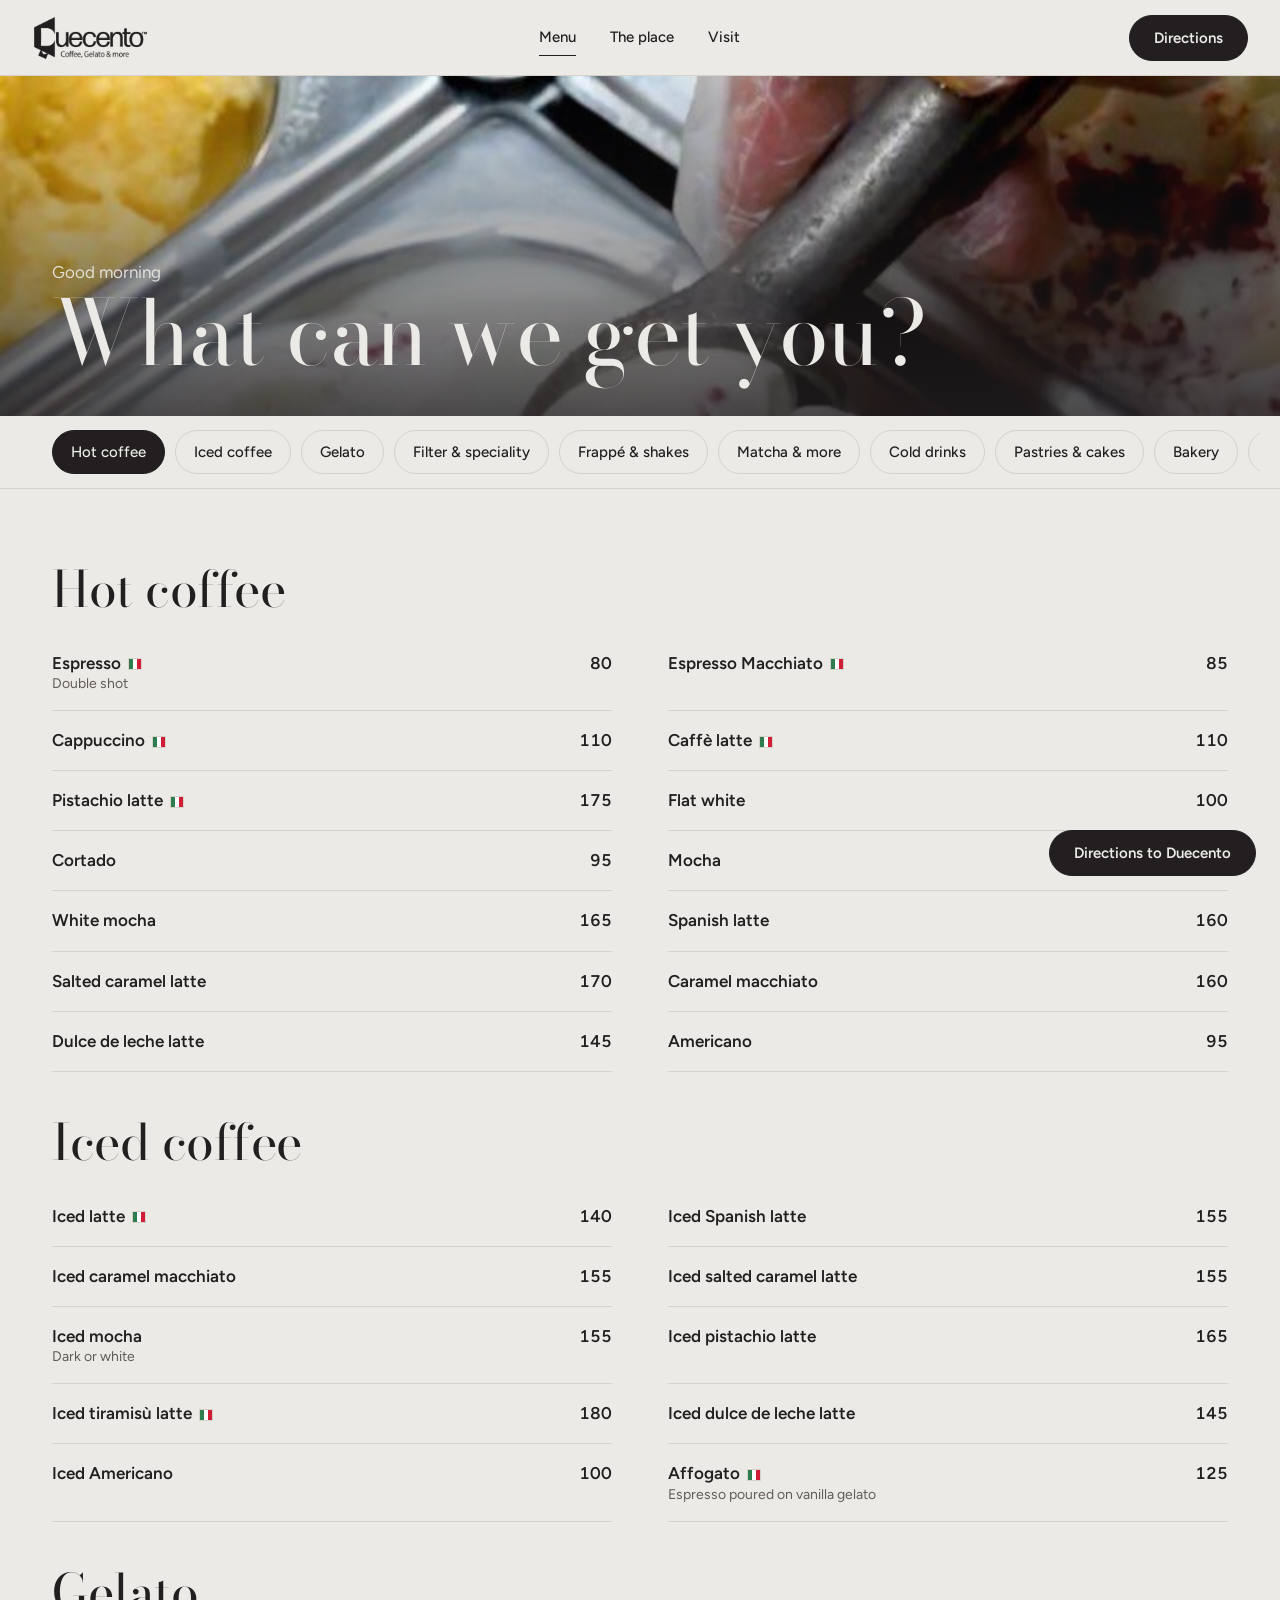
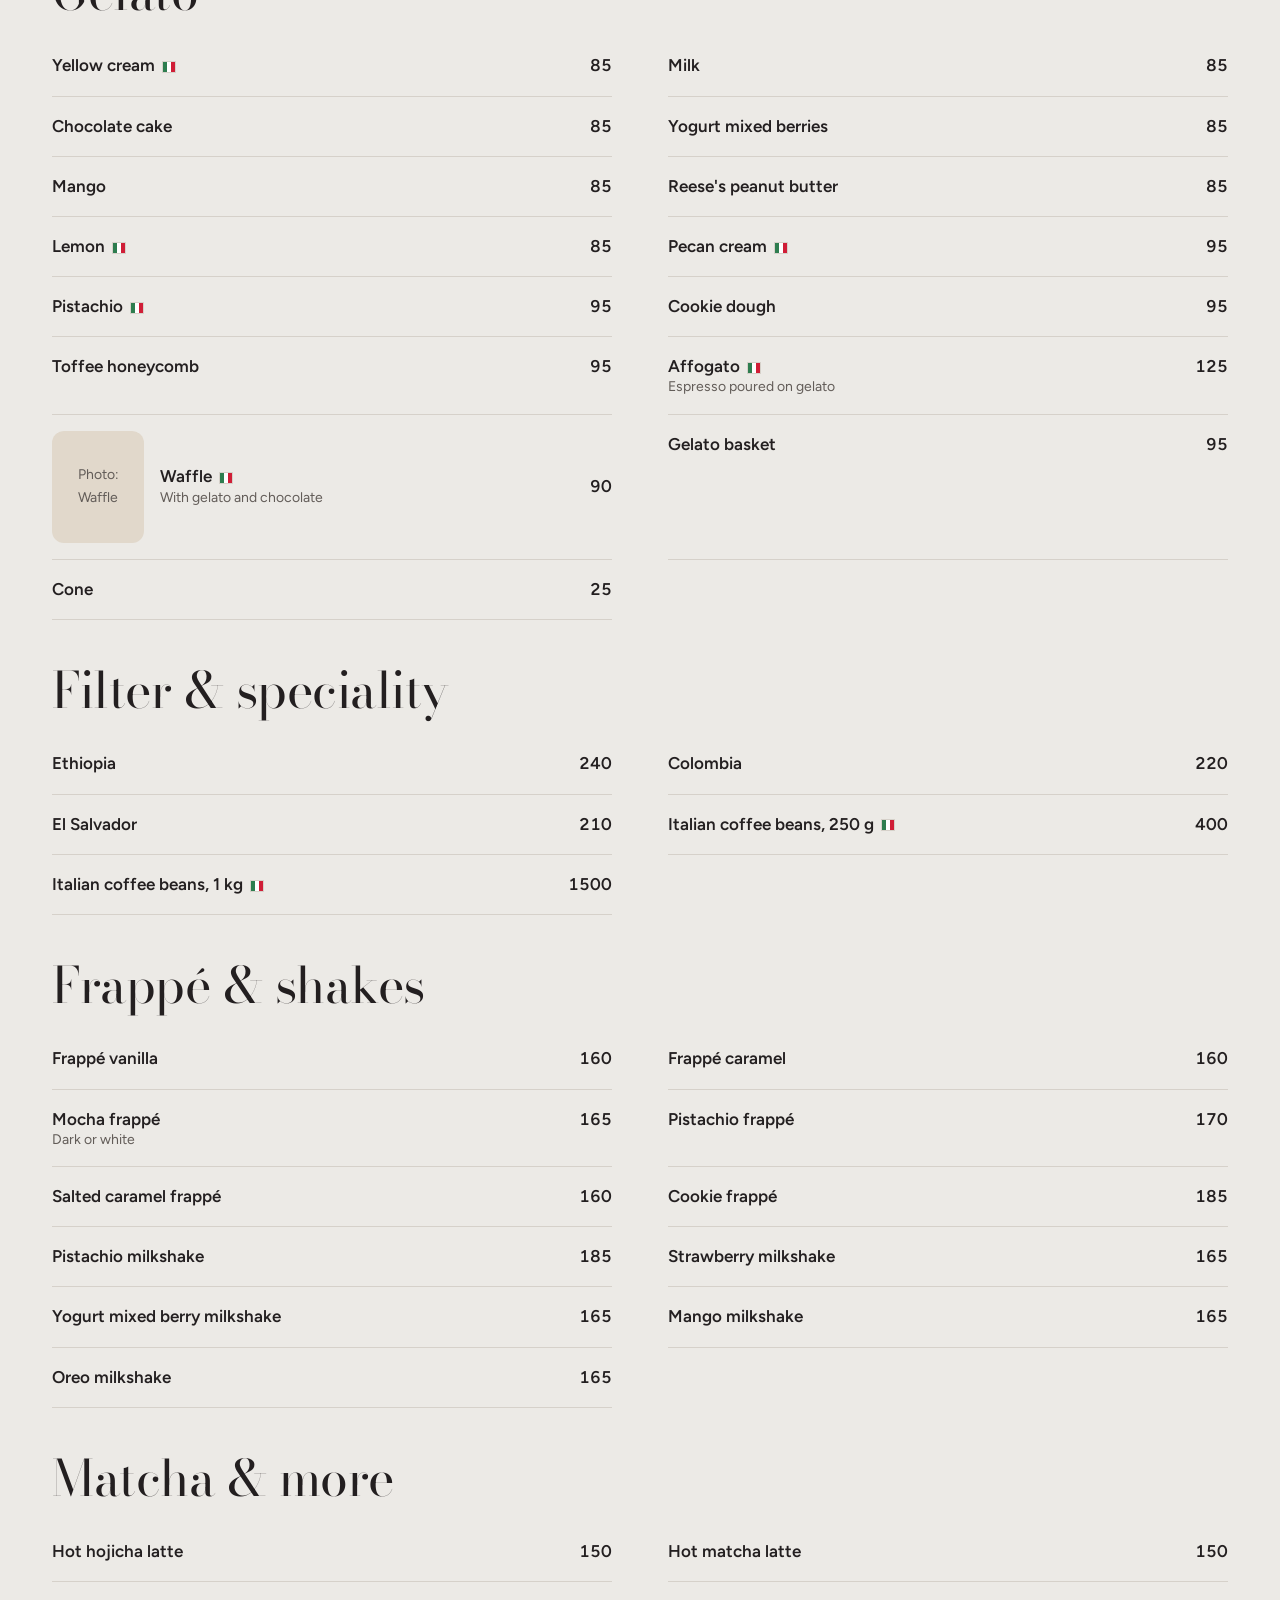
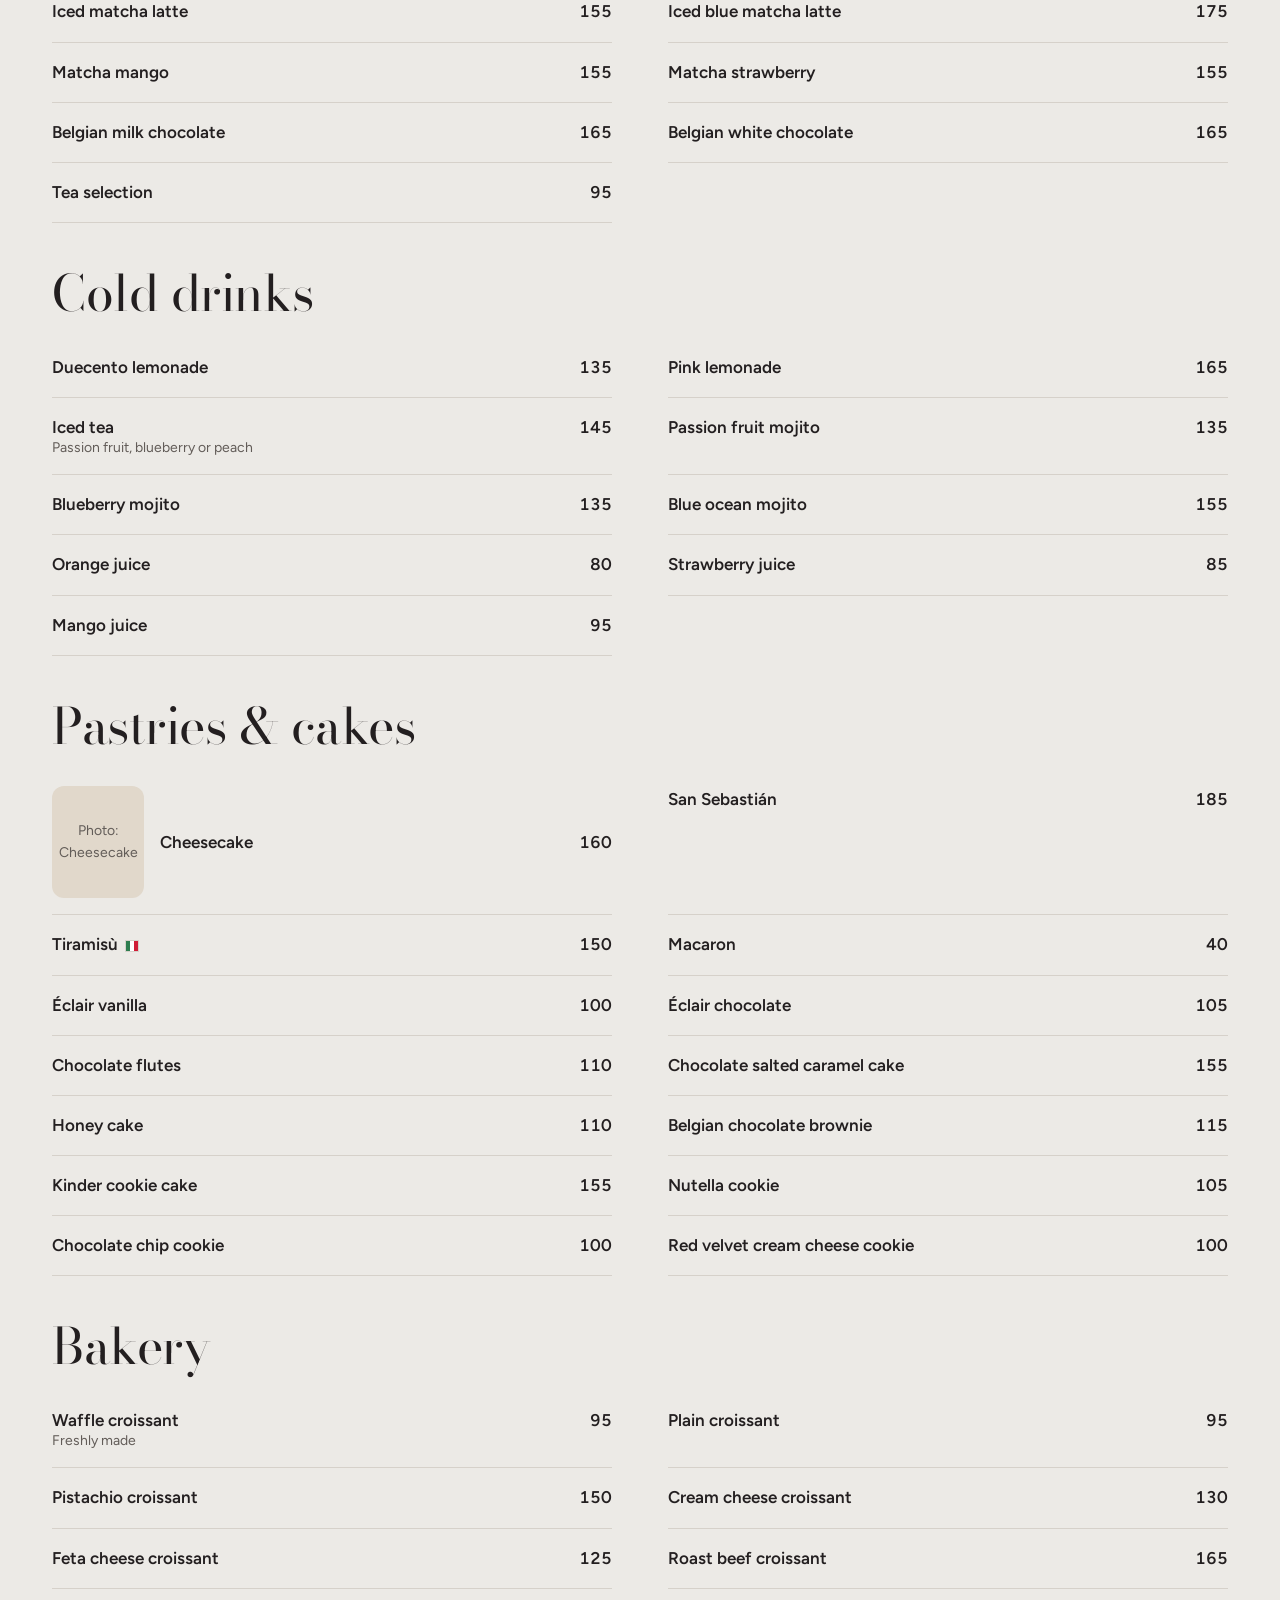
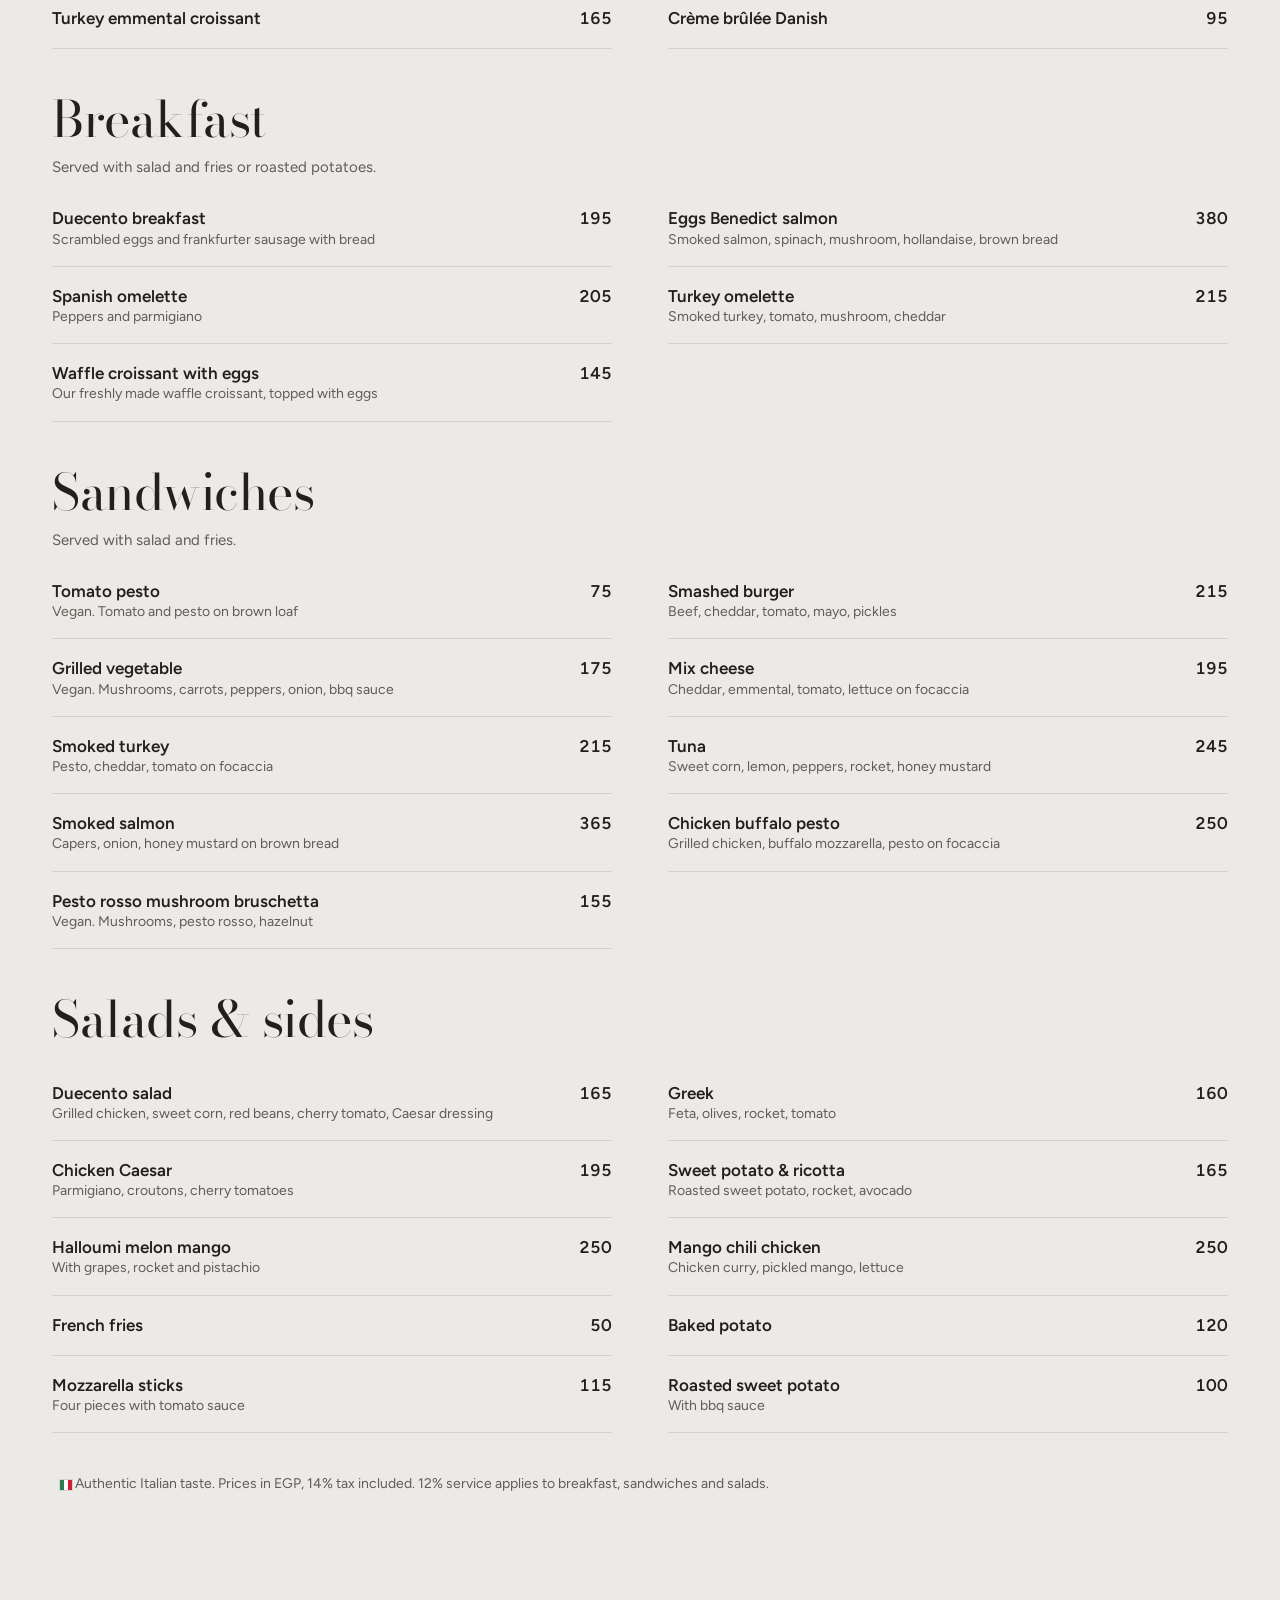
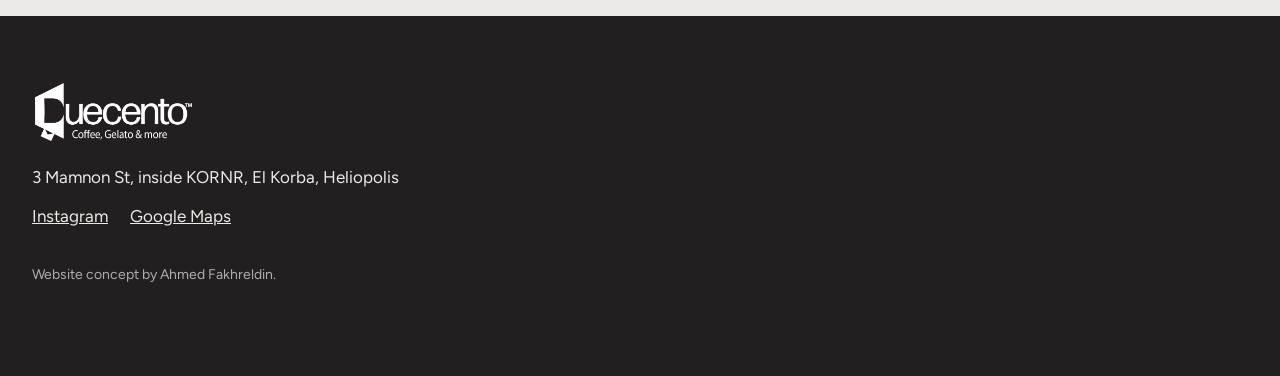
==== commit 244ba91a: "Load fonts before first paint" ====
--- a/menu.html
+++ b/menu.html
@@ -3,7 +3,7 @@
 <title>Menu · Duecento</title><meta name="description" content="The Duecento menu: Hot coffee, Iced coffee, Gelato, Filter &amp; speciality, Frappé &amp; shakes, Matcha &amp; more, Cold drinks, Pastries &amp; cakes, Bakery, Breakfast, Sandwiches, Salads &amp; sides">
 <meta name="theme-color" content="#231F20"><meta name="robots" content="noindex">
 <link rel="icon" href="img/logo.png">
-<link rel="stylesheet" href="fonts.css"><link rel="stylesheet" href="site.css?v=2"></head><body class="menu"><header class="hdr"><a class="brand" href="index.html" aria-label="Duecento home"><img class="logo" src="img/logo.png" alt="Duecento"></a>
+<link rel="preload" href="fonts/aad168b2dc76.woff2" as="font" type="font/woff2" crossorigin><link rel="preload" href="fonts/dab710cf25a2.woff2" as="font" type="font/woff2" crossorigin><style>@font-face { font-family: 'Bodoni Moda'; font-style: normal; font-weight: 400; font-display: block; src: url(fonts/e4a8a300b12e.woff2) format('woff2'); unicode-range: U+0302-0303, U+0305, U+0307-0308, U+0310, U+0312, U+0315, U+031A, U+0326-0327, U+032C, U+032F-0330, U+0332-0333, U+0338, U+033A, U+0346, U+034D, U+0391-03A1, U+03A3-03A9, U+03B1-03C9, U+03D1, U+03D5-03D6, U+03F0-03F1, U+03F4-03F5, U+2016-2017, U+2034-2038, U+203C, U+2040, U+2043, U+2047, U+2050, U+2057, U+205F, U+2070-2071, U+2074-209F, U+20D0-20DC, U+20E1, U+20E5-20EF, U+2100-2112, U+2114-2115, U+2117-2121, U+2123-214F, U+2190, U+2192, U+2194-21AE, U+21B0-21E5, U+21F1-21F2, U+21F4-2211, U+2213-2214, U+2216-22FF, U+2308-230B, U+2310, U+2319, U+231C-2321, U+2336-237A, U+237C, U+2395, U+239B-23B7, U+23D0, U+23DC-23E1, U+2474-2475, U+25AF, U+25B3, U+25B7, U+25BD, U+25C1, U+25CA, U+25CC, U+25FB, U+266D-266F, U+27C0-27FF, U+2900-2AFF, U+2B0E-2B11, U+2B30-2B4C, U+2BFE, U+3030, U+FF5B, U+FF5D, U+1D400-1D7FF, U+1EE00-1EEFF; }@font-face { font-family: 'Bodoni Moda'; font-style: normal; font-weight: 400; font-display: block; src: url(fonts/4fd5d302b3bb.woff2) format('woff2'); unicode-range: U+0001-000C, U+000E-001F, U+007F-009F, U+20DD-20E0, U+20E2-20E4, U+2150-218F, U+2190, U+2192, U+2194-2199, U+21AF, U+21E6-21F0, U+21F3, U+2218-2219, U+2299, U+22C4-22C6, U+2300-243F, U+2440-244A, U+2460-24FF, U+25A0-27BF, U+2800-28FF, U+2921-2922, U+2981, U+29BF, U+29EB, U+2B00-2BFF, U+4DC0-4DFF, U+FFF9-FFFB, U+10140-1018E, U+10190-1019C, U+101A0, U+101D0-101FD, U+102E0-102FB, U+10E60-10E7E, U+1D2C0-1D2D3, U+1D2E0-1D37F, U+1F000-1F0FF, U+1F100-1F1AE, U+1F1E6-1F1FF, U+1F30D-1F30F, U+1F315, U+1F31C, U+1F31E, U+1F320-1F32C, U+1F336, U+1F378, U+1F37D, U+1F382, U+1F393-1F39F, U+1F3A7-1F3A8, U+1F3AC-1F3AF, U+1F3C2, U+1F3C4-1F3C6, U+1F3CA-1F3CE, U+1F3D4-1F3E0, U+1F3ED, U+1F3F1-1F3F3, U+1F3F5-1F3F7, U+1F408, U+1F415, U+1F41F, U+1F426, U+1F43F, U+1F441-1F442, U+1F444, U+1F446-1F449, U+1F44C-1F44E, U+1F453, U+1F46A, U+1F47D, U+1F4A3, U+1F4B0, U+1F4B3, U+1F4B9, U+1F4BB, U+1F4BF, U+1F4C8-1F4CB, U+1F4D6, U+1F4DA, U+1F4DF, U+1F4E3-1F4E6, U+1F4EA-1F4ED, U+1F4F7, U+1F4F9-1F4FB, U+1F4FD-1F4FE, U+1F503, U+1F507-1F50B, U+1F50D, U+1F512-1F513, U+1F53E-1F54A, U+1F54F-1F5FA, U+1F610, U+1F650-1F67F, U+1F687, U+1F68D, U+1F691, U+1F694, U+1F698, U+1F6AD, U+1F6B2, U+1F6B9-1F6BA, U+1F6BC, U+1F6C6-1F6CF, U+1F6D3-1F6D7, U+1F6E0-1F6EA, U+1F6F0-1F6F3, U+1F6F7-1F6FC, U+1F700-1F80B, U+1F810-1F847, U+1F850-1F859, U+1F860-1F887, U+1F890-1F8AD, U+1F8B0-1F8BB, U+1F8C0-1F8C1, U+1F8D0-1F8D8, U+1F900-1F90B, U+1F93B, U+1F946, U+1F984, U+1F996, U+1F9E9, U+1FA00-1FA6F, U+1FA70-1FA7C, U+1FA80-1FAC6, U+1FAC8, U+1FACC-1FADD, U+1FADF-1FAEB, U+1FAEF-1FAFA, U+1FB00-1FBFF; }@font-face { font-family: 'Bodoni Moda'; font-style: normal; font-weight: 400; font-display: block; src: url(fonts/21224576a4b7.woff2) format('woff2'); unicode-range: U+0100-02BA, U+02BD-02C5, U+02C7-02CC, U+02CE-02D7, U+02DD-02FF, U+0304, U+0308, U+0329, U+1D00-1DBF, U+1E00-1E9F, U+1EF2-1EFF, U+2020, U+20A0-20AB, U+20AD-20C4, U+2113, U+2C60-2C7F, U+A720-A7FF; }@font-face { font-family: 'Bodoni Moda'; font-style: normal; font-weight: 400; font-display: block; src: url(fonts/aad168b2dc76.woff2) format('woff2'); unicode-range: U+0000-00FF, U+0131, U+0152-0153, U+02BB-02BC, U+02C6, U+02DA, U+02DC, U+0304, U+0308, U+0329, U+2000-206F, U+20AC, U+2122, U+2191, U+2193, U+2212, U+2215, U+FEFF, U+FFFD; }@font-face { font-family: 'Bodoni Moda'; font-style: normal; font-weight: 500; font-display: block; src: url(fonts/e4a8a300b12e.woff2) format('woff2'); unicode-range: U+0302-0303, U+0305, U+0307-0308, U+0310, U+0312, U+0315, U+031A, U+0326-0327, U+032C, U+032F-0330, U+0332-0333, U+0338, U+033A, U+0346, U+034D, U+0391-03A1, U+03A3-03A9, U+03B1-03C9, U+03D1, U+03D5-03D6, U+03F0-03F1, U+03F4-03F5, U+2016-2017, U+2034-2038, U+203C, U+2040, U+2043, U+2047, U+2050, U+2057, U+205F, U+2070-2071, U+2074-209F, U+20D0-20DC, U+20E1, U+20E5-20EF, U+2100-2112, U+2114-2115, U+2117-2121, U+2123-214F, U+2190, U+2192, U+2194-21AE, U+21B0-21E5, U+21F1-21F2, U+21F4-2211, U+2213-2214, U+2216-22FF, U+2308-230B, U+2310, U+2319, U+231C-2321, U+2336-237A, U+237C, U+2395, U+239B-23B7, U+23D0, U+23DC-23E1, U+2474-2475, U+25AF, U+25B3, U+25B7, U+25BD, U+25C1, U+25CA, U+25CC, U+25FB, U+266D-266F, U+27C0-27FF, U+2900-2AFF, U+2B0E-2B11, U+2B30-2B4C, U+2BFE, U+3030, U+FF5B, U+FF5D, U+1D400-1D7FF, U+1EE00-1EEFF; }@font-face { font-family: 'Bodoni Moda'; font-style: normal; font-weight: 500; font-display: block; src: url(fonts/4fd5d302b3bb.woff2) format('woff2'); unicode-range: U+0001-000C, U+000E-001F, U+007F-009F, U+20DD-20E0, U+20E2-20E4, U+2150-218F, U+2190, U+2192, U+2194-2199, U+21AF, U+21E6-21F0, U+21F3, U+2218-2219, U+2299, U+22C4-22C6, U+2300-243F, U+2440-244A, U+2460-24FF, U+25A0-27BF, U+2800-28FF, U+2921-2922, U+2981, U+29BF, U+29EB, U+2B00-2BFF, U+4DC0-4DFF, U+FFF9-FFFB, U+10140-1018E, U+10190-1019C, U+101A0, U+101D0-101FD, U+102E0-102FB, U+10E60-10E7E, U+1D2C0-1D2D3, U+1D2E0-1D37F, U+1F000-1F0FF, U+1F100-1F1AE, U+1F1E6-1F1FF, U+1F30D-1F30F, U+1F315, U+1F31C, U+1F31E, U+1F320-1F32C, U+1F336, U+1F378, U+1F37D, U+1F382, U+1F393-1F39F, U+1F3A7-1F3A8, U+1F3AC-1F3AF, U+1F3C2, U+1F3C4-1F3C6, U+1F3CA-1F3CE, U+1F3D4-1F3E0, U+1F3ED, U+1F3F1-1F3F3, U+1F3F5-1F3F7, U+1F408, U+1F415, U+1F41F, U+1F426, U+1F43F, U+1F441-1F442, U+1F444, U+1F446-1F449, U+1F44C-1F44E, U+1F453, U+1F46A, U+1F47D, U+1F4A3, U+1F4B0, U+1F4B3, U+1F4B9, U+1F4BB, U+1F4BF, U+1F4C8-1F4CB, U+1F4D6, U+1F4DA, U+1F4DF, U+1F4E3-1F4E6, U+1F4EA-1F4ED, U+1F4F7, U+1F4F9-1F4FB, U+1F4FD-1F4FE, U+1F503, U+1F507-1F50B, U+1F50D, U+1F512-1F513, U+1F53E-1F54A, U+1F54F-1F5FA, U+1F610, U+1F650-1F67F, U+1F687, U+1F68D, U+1F691, U+1F694, U+1F698, U+1F6AD, U+1F6B2, U+1F6B9-1F6BA, U+1F6BC, U+1F6C6-1F6CF, U+1F6D3-1F6D7, U+1F6E0-1F6EA, U+1F6F0-1F6F3, U+1F6F7-1F6FC, U+1F700-1F80B, U+1F810-1F847, U+1F850-1F859, U+1F860-1F887, U+1F890-1F8AD, U+1F8B0-1F8BB, U+1F8C0-1F8C1, U+1F8D0-1F8D8, U+1F900-1F90B, U+1F93B, U+1F946, U+1F984, U+1F996, U+1F9E9, U+1FA00-1FA6F, U+1FA70-1FA7C, U+1FA80-1FAC6, U+1FAC8, U+1FACC-1FADD, U+1FADF-1FAEB, U+1FAEF-1FAFA, U+1FB00-1FBFF; }@font-face { font-family: 'Bodoni Moda'; font-style: normal; font-weight: 500; font-display: block; src: url(fonts/21224576a4b7.woff2) format('woff2'); unicode-range: U+0100-02BA, U+02BD-02C5, U+02C7-02CC, U+02CE-02D7, U+02DD-02FF, U+0304, U+0308, U+0329, U+1D00-1DBF, U+1E00-1E9F, U+1EF2-1EFF, U+2020, U+20A0-20AB, U+20AD-20C4, U+2113, U+2C60-2C7F, U+A720-A7FF; }@font-face { font-family: 'Bodoni Moda'; font-style: normal; font-weight: 500; font-display: block; src: url(fonts/aad168b2dc76.woff2) format('woff2'); unicode-range: U+0000-00FF, U+0131, U+0152-0153, U+02BB-02BC, U+02C6, U+02DA, U+02DC, U+0304, U+0308, U+0329, U+2000-206F, U+20AC, U+2122, U+2191, U+2193, U+2212, U+2215, U+FEFF, U+FFFD; }@font-face { font-family: 'Figtree'; font-style: normal; font-weight: 400; font-display: block; src: url(fonts/c15953e563fb.woff2) format('woff2'); unicode-range: U+0100-02BA, U+02BD-02C5, U+02C7-02CC, U+02CE-02D7, U+02DD-02FF, U+0304, U+0308, U+0329, U+1D00-1DBF, U+1E00-1E9F, U+1EF2-1EFF, U+2020, U+20A0-20AB, U+20AD-20C4, U+2113, U+2C60-2C7F, U+A720-A7FF; }@font-face { font-family: 'Figtree'; font-style: normal; font-weight: 400; font-display: block; src: url(fonts/dab710cf25a2.woff2) format('woff2'); unicode-range: U+0000-00FF, U+0131, U+0152-0153, U+02BB-02BC, U+02C6, U+02DA, U+02DC, U+0304, U+0308, U+0329, U+2000-206F, U+20AC, U+2122, U+2191, U+2193, U+2212, U+2215, U+FEFF, U+FFFD; }@font-face { font-family: 'Figtree'; font-style: normal; font-weight: 500; font-display: block; src: url(fonts/c15953e563fb.woff2) format('woff2'); unicode-range: U+0100-02BA, U+02BD-02C5, U+02C7-02CC, U+02CE-02D7, U+02DD-02FF, U+0304, U+0308, U+0329, U+1D00-1DBF, U+1E00-1E9F, U+1EF2-1EFF, U+2020, U+20A0-20AB, U+20AD-20C4, U+2113, U+2C60-2C7F, U+A720-A7FF; }@font-face { font-family: 'Figtree'; font-style: normal; font-weight: 500; font-display: block; src: url(fonts/dab710cf25a2.woff2) format('woff2'); unicode-range: U+0000-00FF, U+0131, U+0152-0153, U+02BB-02BC, U+02C6, U+02DA, U+02DC, U+0304, U+0308, U+0329, U+2000-206F, U+20AC, U+2122, U+2191, U+2193, U+2212, U+2215, U+FEFF, U+FFFD; }@font-face { font-family: 'Figtree'; font-style: normal; font-weight: 600; font-display: block; src: url(fonts/c15953e563fb.woff2) format('woff2'); unicode-range: U+0100-02BA, U+02BD-02C5, U+02C7-02CC, U+02CE-02D7, U+02DD-02FF, U+0304, U+0308, U+0329, U+1D00-1DBF, U+1E00-1E9F, U+1EF2-1EFF, U+2020, U+20A0-20AB, U+20AD-20C4, U+2113, U+2C60-2C7F, U+A720-A7FF; }@font-face { font-family: 'Figtree'; font-style: normal; font-weight: 600; font-display: block; src: url(fonts/dab710cf25a2.woff2) format('woff2'); unicode-range: U+0000-00FF, U+0131, U+0152-0153, U+02BB-02BC, U+02C6, U+02DA, U+02DC, U+0304, U+0308, U+0329, U+2000-206F, U+20AC, U+2122, U+2191, U+2193, U+2212, U+2215, U+FEFF, U+FFFD; }</style><style>html.fl body{opacity:0}body{transition:opacity .25s ease}</style><script>(function(d){var h=d.documentElement;h.classList.add("fl");function s(){h.classList.remove("fl")}if(d.fonts&&d.fonts.load){Promise.all([d.fonts.load("400 1em 'Bodoni Moda'"),d.fonts.load("400 1em Figtree"),d.fonts.load("600 1em Figtree")]).then(s,s)}else s();setTimeout(s,1200)})(document)</script><link rel="stylesheet" href="site.css?v=3"></head><body class="menu"><header class="hdr"><a class="brand" href="index.html" aria-label="Duecento home"><img class="logo" src="img/logo.png" alt="Duecento"></a>
 <nav class="nav" aria-label="Main"><a href="menu.html" aria-current=page>Menu</a><a href="index.html#room">The place</a><a href="index.html#visit">Visit</a></nav><div class="hr"><a class="btn" href="https://www.google.com/maps/search/?api=1&amp;query=Duecento+Cafe+Korba+Heliopolis" target="_blank" rel="noopener">Directions</a>
 <button class="burger" type="button" aria-label="Open menu" aria-expanded="false" aria-controls="mnav"><i></i><i></i></button></div></header>
 <nav id="mnav" class="mnav" hidden aria-label="Mobile"><a href="menu.html">Menu</a><a href="index.html#room">The place</a><a href="index.html#visit">Visit</a>
@@ -15,4 +15,4 @@
 <a class="sticky btn" href="https://www.google.com/maps/search/?api=1&amp;query=Duecento+Cafe+Korba+Heliopolis" target="_blank" rel="noopener">Directions to Duecento</a></main><footer class="ftr"><div class="fin"><img class="flogo" src="img/logo_white.png" alt="Duecento">
 <p>3 Mamnon St, inside KORNR, El Korba, Heliopolis</p><p class="fl"><a href="https://www.instagram.com/duecento.eg/" target="_blank" rel="noopener">Instagram</a><a href="https://www.google.com/maps/search/?api=1&amp;query=Duecento+Cafe+Korba+Heliopolis" target="_blank" rel="noopener">Google Maps</a></p>
 <p class="credit">Website concept by Ahmed Fakhreldin.</p></div></footer>
-<script src="site.js?v=2"></script></body></html>+<script src="site.js?v=3"></script></body></html>
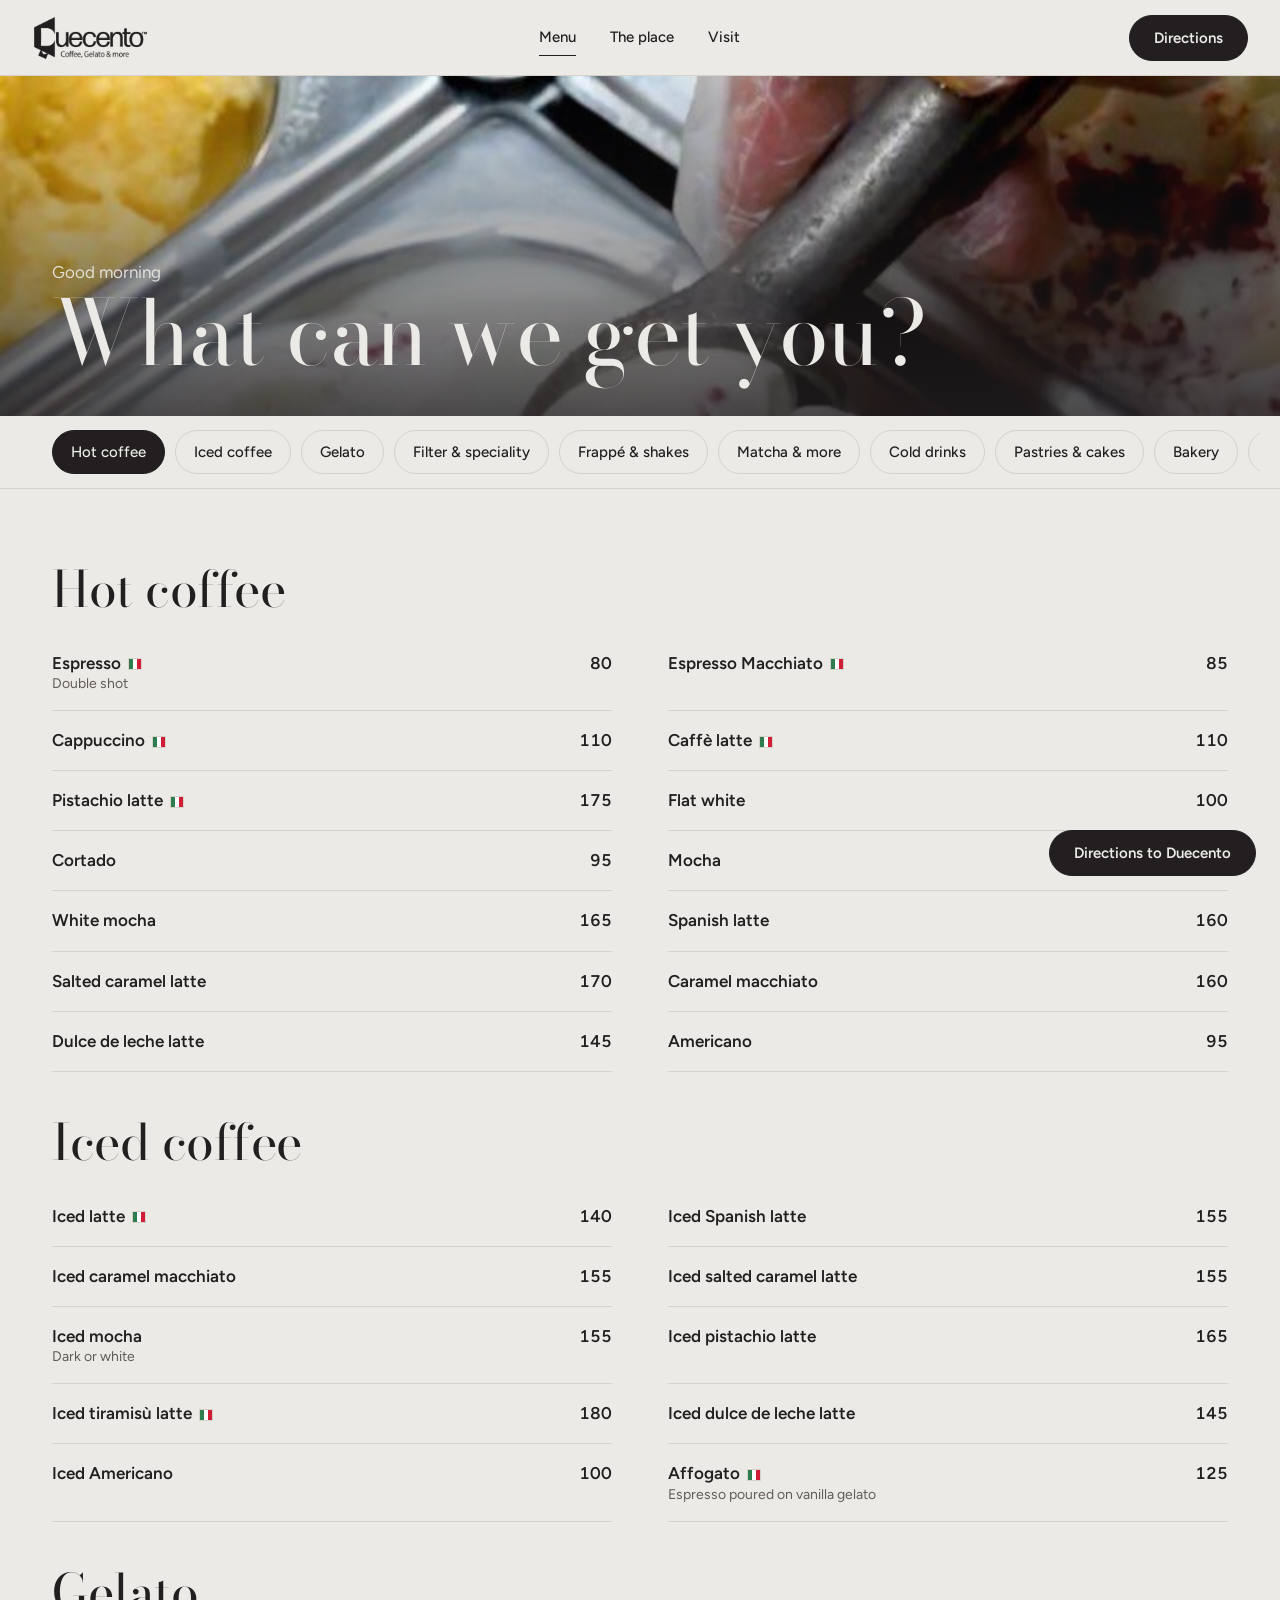
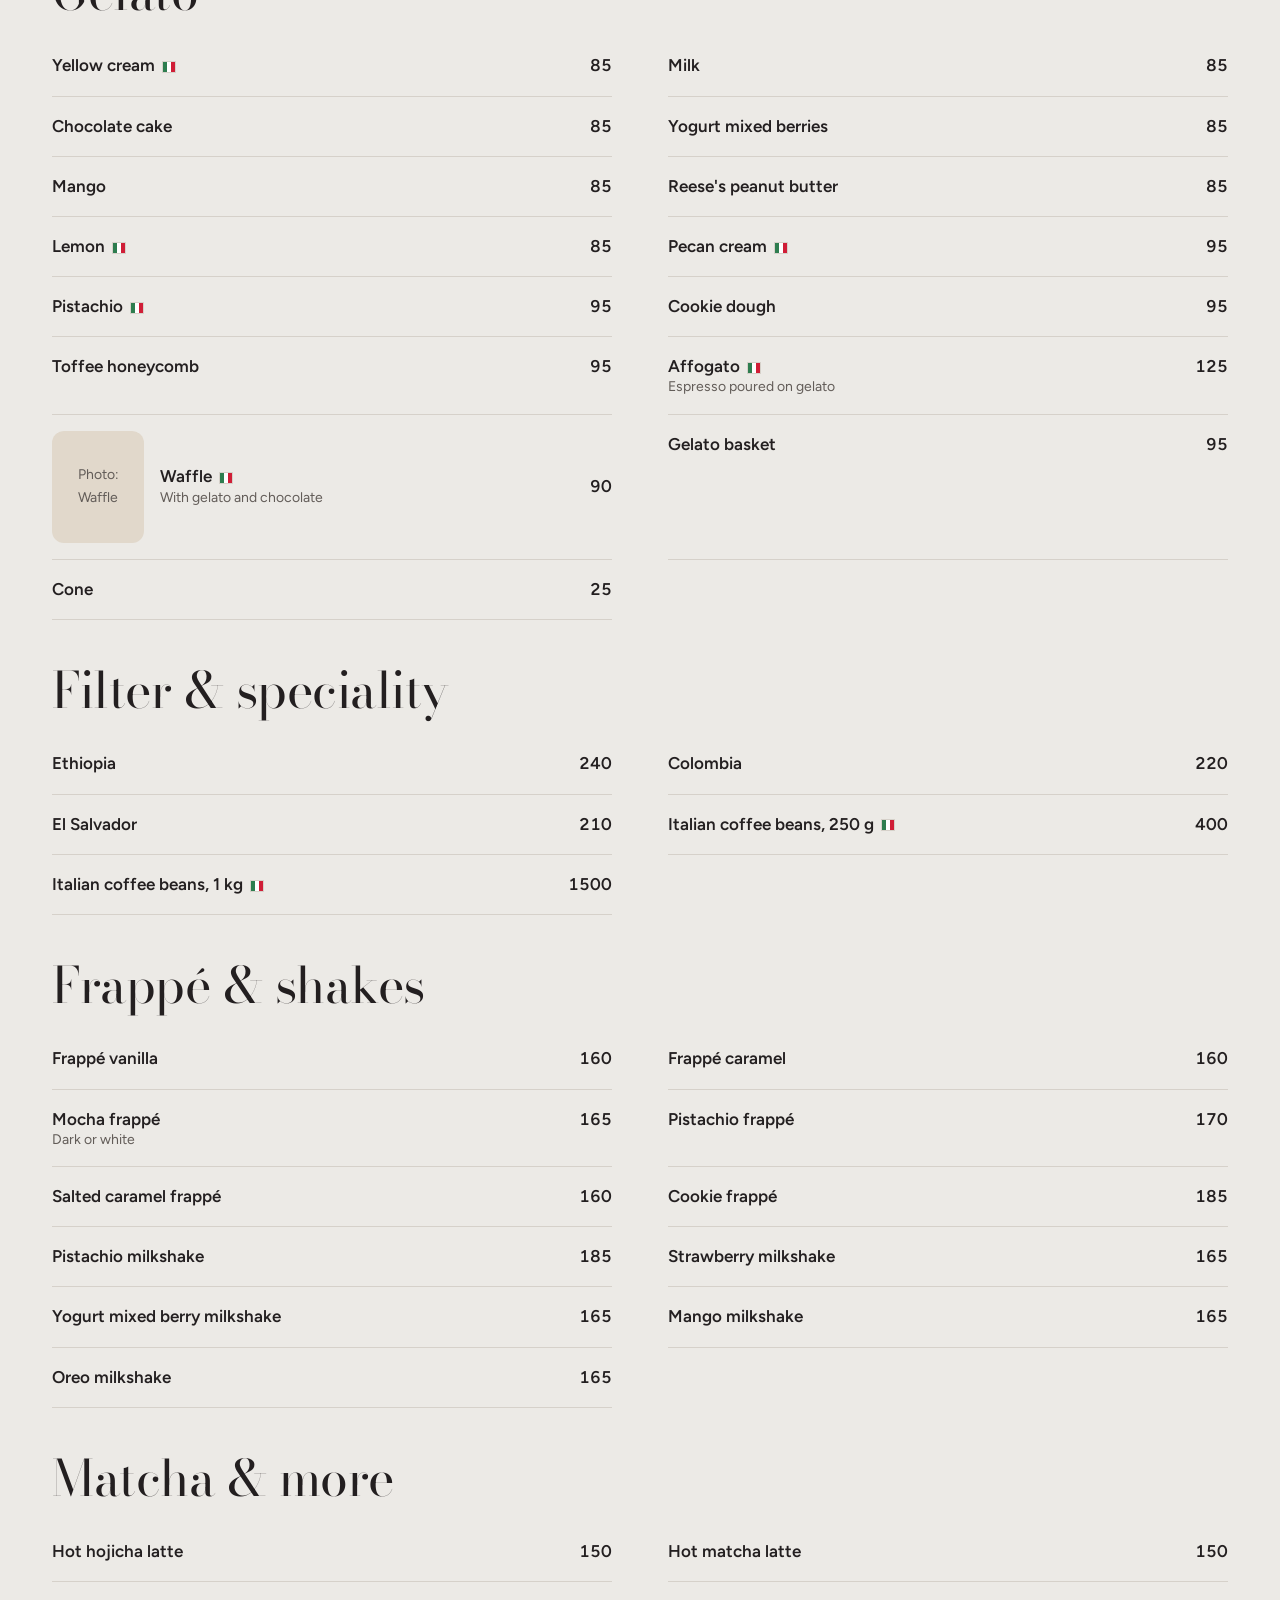
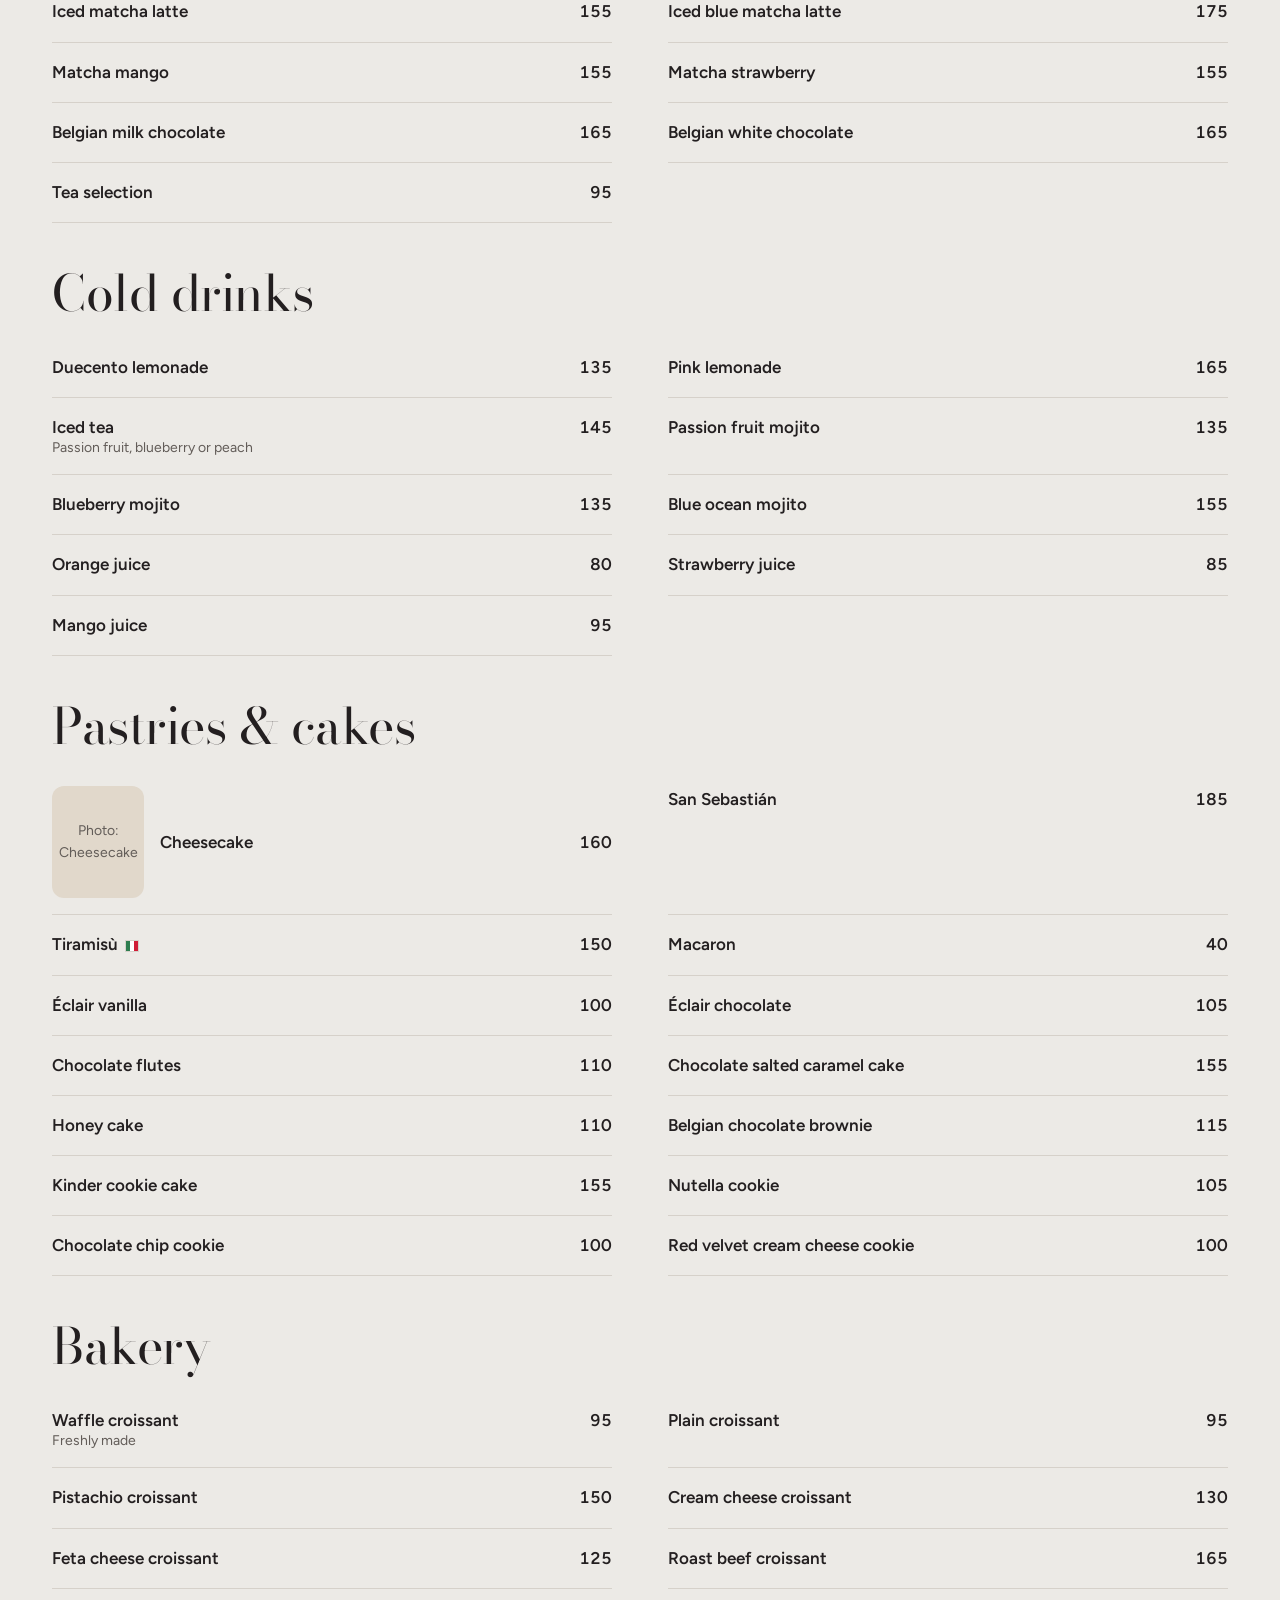
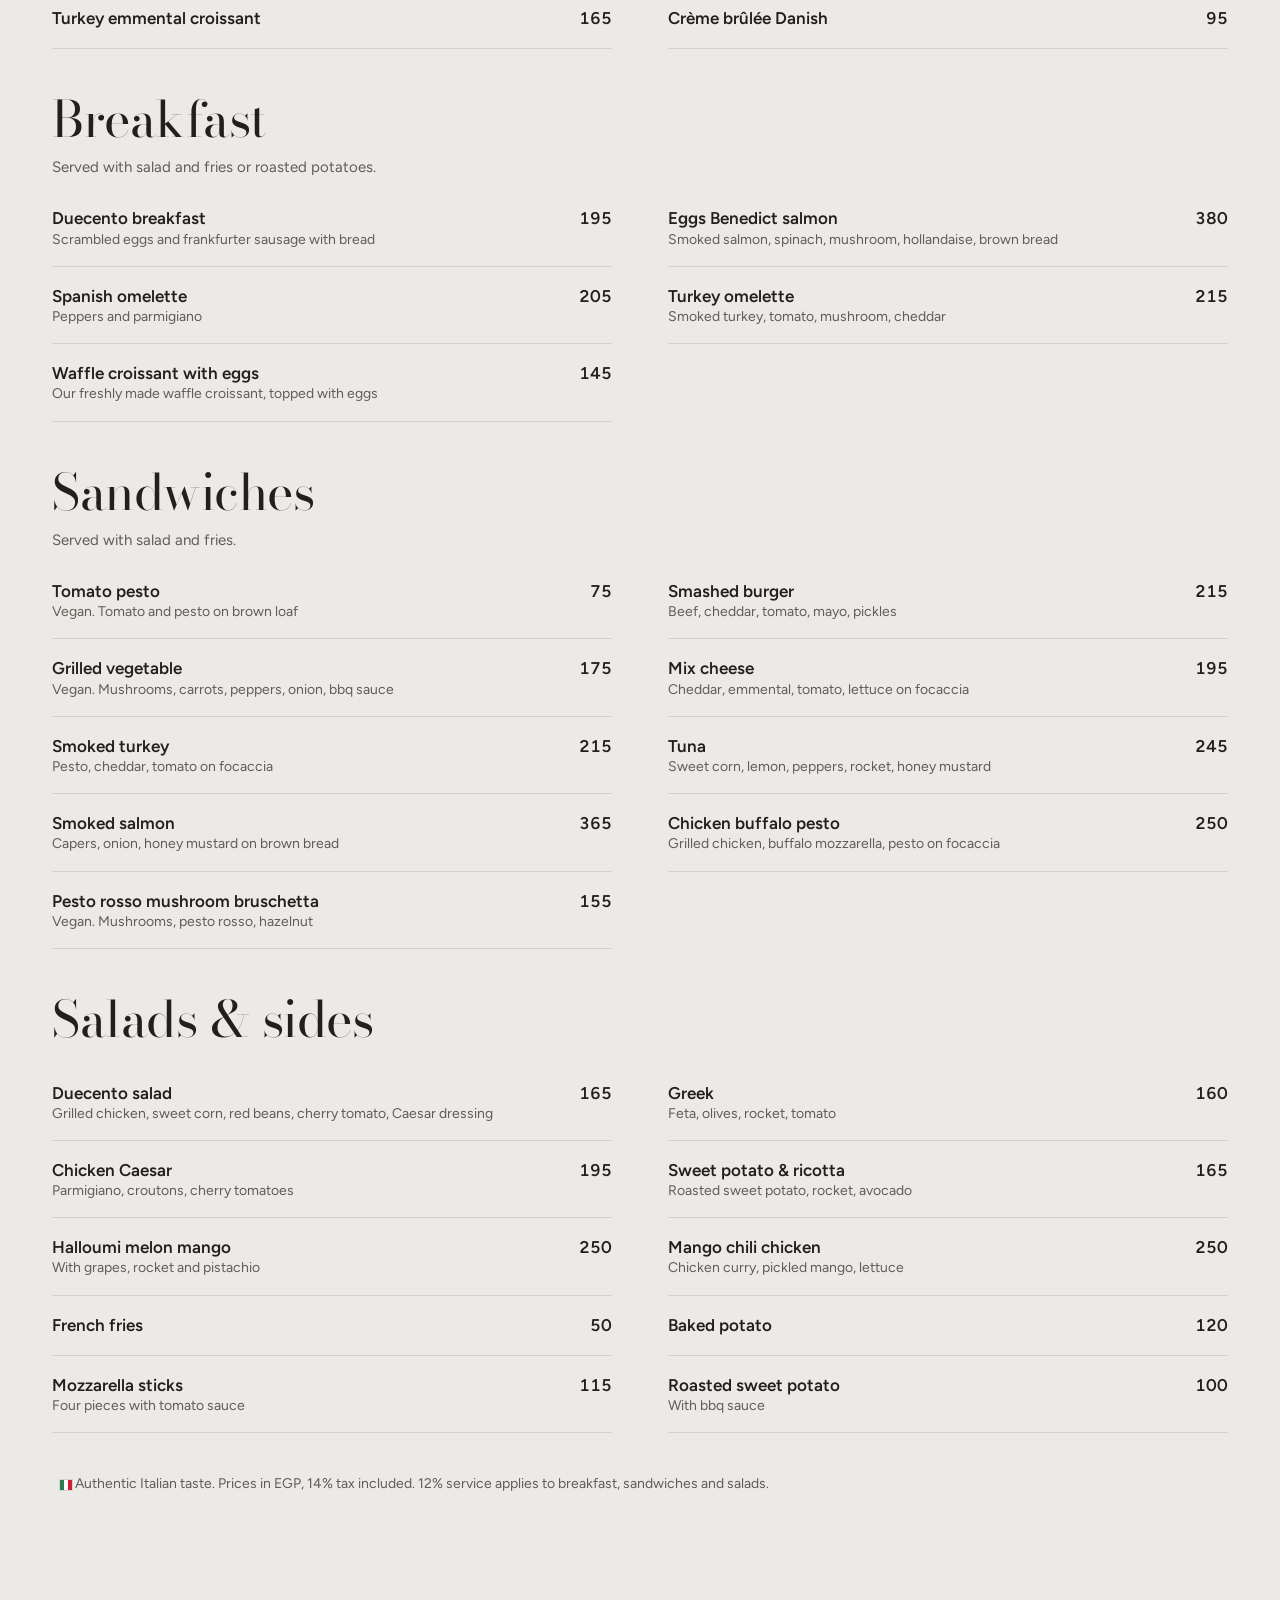
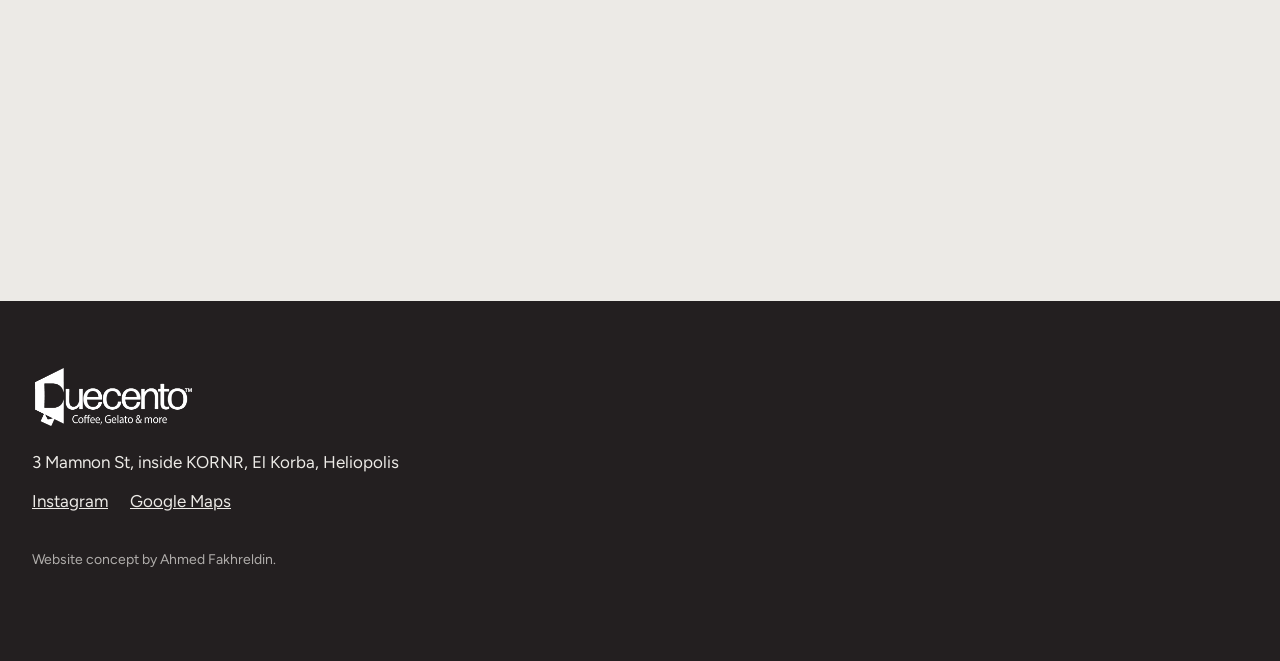
==== commit 110ffd44: "Logo loading screen, smoother menu category bar" ====
--- a/menu.html
+++ b/menu.html
@@ -3,7 +3,7 @@
 <title>Menu · Duecento</title><meta name="description" content="The Duecento menu: Hot coffee, Iced coffee, Gelato, Filter &amp; speciality, Frappé &amp; shakes, Matcha &amp; more, Cold drinks, Pastries &amp; cakes, Bakery, Breakfast, Sandwiches, Salads &amp; sides">
 <meta name="theme-color" content="#231F20"><meta name="robots" content="noindex">
 <link rel="icon" href="img/logo.png">
-<link rel="preload" href="fonts/aad168b2dc76.woff2" as="font" type="font/woff2" crossorigin><link rel="preload" href="fonts/dab710cf25a2.woff2" as="font" type="font/woff2" crossorigin><style>@font-face { font-family: 'Bodoni Moda'; font-style: normal; font-weight: 400; font-display: block; src: url(fonts/e4a8a300b12e.woff2) format('woff2'); unicode-range: U+0302-0303, U+0305, U+0307-0308, U+0310, U+0312, U+0315, U+031A, U+0326-0327, U+032C, U+032F-0330, U+0332-0333, U+0338, U+033A, U+0346, U+034D, U+0391-03A1, U+03A3-03A9, U+03B1-03C9, U+03D1, U+03D5-03D6, U+03F0-03F1, U+03F4-03F5, U+2016-2017, U+2034-2038, U+203C, U+2040, U+2043, U+2047, U+2050, U+2057, U+205F, U+2070-2071, U+2074-209F, U+20D0-20DC, U+20E1, U+20E5-20EF, U+2100-2112, U+2114-2115, U+2117-2121, U+2123-214F, U+2190, U+2192, U+2194-21AE, U+21B0-21E5, U+21F1-21F2, U+21F4-2211, U+2213-2214, U+2216-22FF, U+2308-230B, U+2310, U+2319, U+231C-2321, U+2336-237A, U+237C, U+2395, U+239B-23B7, U+23D0, U+23DC-23E1, U+2474-2475, U+25AF, U+25B3, U+25B7, U+25BD, U+25C1, U+25CA, U+25CC, U+25FB, U+266D-266F, U+27C0-27FF, U+2900-2AFF, U+2B0E-2B11, U+2B30-2B4C, U+2BFE, U+3030, U+FF5B, U+FF5D, U+1D400-1D7FF, U+1EE00-1EEFF; }@font-face { font-family: 'Bodoni Moda'; font-style: normal; font-weight: 400; font-display: block; src: url(fonts/4fd5d302b3bb.woff2) format('woff2'); unicode-range: U+0001-000C, U+000E-001F, U+007F-009F, U+20DD-20E0, U+20E2-20E4, U+2150-218F, U+2190, U+2192, U+2194-2199, U+21AF, U+21E6-21F0, U+21F3, U+2218-2219, U+2299, U+22C4-22C6, U+2300-243F, U+2440-244A, U+2460-24FF, U+25A0-27BF, U+2800-28FF, U+2921-2922, U+2981, U+29BF, U+29EB, U+2B00-2BFF, U+4DC0-4DFF, U+FFF9-FFFB, U+10140-1018E, U+10190-1019C, U+101A0, U+101D0-101FD, U+102E0-102FB, U+10E60-10E7E, U+1D2C0-1D2D3, U+1D2E0-1D37F, U+1F000-1F0FF, U+1F100-1F1AE, U+1F1E6-1F1FF, U+1F30D-1F30F, U+1F315, U+1F31C, U+1F31E, U+1F320-1F32C, U+1F336, U+1F378, U+1F37D, U+1F382, U+1F393-1F39F, U+1F3A7-1F3A8, U+1F3AC-1F3AF, U+1F3C2, U+1F3C4-1F3C6, U+1F3CA-1F3CE, U+1F3D4-1F3E0, U+1F3ED, U+1F3F1-1F3F3, U+1F3F5-1F3F7, U+1F408, U+1F415, U+1F41F, U+1F426, U+1F43F, U+1F441-1F442, U+1F444, U+1F446-1F449, U+1F44C-1F44E, U+1F453, U+1F46A, U+1F47D, U+1F4A3, U+1F4B0, U+1F4B3, U+1F4B9, U+1F4BB, U+1F4BF, U+1F4C8-1F4CB, U+1F4D6, U+1F4DA, U+1F4DF, U+1F4E3-1F4E6, U+1F4EA-1F4ED, U+1F4F7, U+1F4F9-1F4FB, U+1F4FD-1F4FE, U+1F503, U+1F507-1F50B, U+1F50D, U+1F512-1F513, U+1F53E-1F54A, U+1F54F-1F5FA, U+1F610, U+1F650-1F67F, U+1F687, U+1F68D, U+1F691, U+1F694, U+1F698, U+1F6AD, U+1F6B2, U+1F6B9-1F6BA, U+1F6BC, U+1F6C6-1F6CF, U+1F6D3-1F6D7, U+1F6E0-1F6EA, U+1F6F0-1F6F3, U+1F6F7-1F6FC, U+1F700-1F80B, U+1F810-1F847, U+1F850-1F859, U+1F860-1F887, U+1F890-1F8AD, U+1F8B0-1F8BB, U+1F8C0-1F8C1, U+1F8D0-1F8D8, U+1F900-1F90B, U+1F93B, U+1F946, U+1F984, U+1F996, U+1F9E9, U+1FA00-1FA6F, U+1FA70-1FA7C, U+1FA80-1FAC6, U+1FAC8, U+1FACC-1FADD, U+1FADF-1FAEB, U+1FAEF-1FAFA, U+1FB00-1FBFF; }@font-face { font-family: 'Bodoni Moda'; font-style: normal; font-weight: 400; font-display: block; src: url(fonts/21224576a4b7.woff2) format('woff2'); unicode-range: U+0100-02BA, U+02BD-02C5, U+02C7-02CC, U+02CE-02D7, U+02DD-02FF, U+0304, U+0308, U+0329, U+1D00-1DBF, U+1E00-1E9F, U+1EF2-1EFF, U+2020, U+20A0-20AB, U+20AD-20C4, U+2113, U+2C60-2C7F, U+A720-A7FF; }@font-face { font-family: 'Bodoni Moda'; font-style: normal; font-weight: 400; font-display: block; src: url(fonts/aad168b2dc76.woff2) format('woff2'); unicode-range: U+0000-00FF, U+0131, U+0152-0153, U+02BB-02BC, U+02C6, U+02DA, U+02DC, U+0304, U+0308, U+0329, U+2000-206F, U+20AC, U+2122, U+2191, U+2193, U+2212, U+2215, U+FEFF, U+FFFD; }@font-face { font-family: 'Bodoni Moda'; font-style: normal; font-weight: 500; font-display: block; src: url(fonts/e4a8a300b12e.woff2) format('woff2'); unicode-range: U+0302-0303, U+0305, U+0307-0308, U+0310, U+0312, U+0315, U+031A, U+0326-0327, U+032C, U+032F-0330, U+0332-0333, U+0338, U+033A, U+0346, U+034D, U+0391-03A1, U+03A3-03A9, U+03B1-03C9, U+03D1, U+03D5-03D6, U+03F0-03F1, U+03F4-03F5, U+2016-2017, U+2034-2038, U+203C, U+2040, U+2043, U+2047, U+2050, U+2057, U+205F, U+2070-2071, U+2074-209F, U+20D0-20DC, U+20E1, U+20E5-20EF, U+2100-2112, U+2114-2115, U+2117-2121, U+2123-214F, U+2190, U+2192, U+2194-21AE, U+21B0-21E5, U+21F1-21F2, U+21F4-2211, U+2213-2214, U+2216-22FF, U+2308-230B, U+2310, U+2319, U+231C-2321, U+2336-237A, U+237C, U+2395, U+239B-23B7, U+23D0, U+23DC-23E1, U+2474-2475, U+25AF, U+25B3, U+25B7, U+25BD, U+25C1, U+25CA, U+25CC, U+25FB, U+266D-266F, U+27C0-27FF, U+2900-2AFF, U+2B0E-2B11, U+2B30-2B4C, U+2BFE, U+3030, U+FF5B, U+FF5D, U+1D400-1D7FF, U+1EE00-1EEFF; }@font-face { font-family: 'Bodoni Moda'; font-style: normal; font-weight: 500; font-display: block; src: url(fonts/4fd5d302b3bb.woff2) format('woff2'); unicode-range: U+0001-000C, U+000E-001F, U+007F-009F, U+20DD-20E0, U+20E2-20E4, U+2150-218F, U+2190, U+2192, U+2194-2199, U+21AF, U+21E6-21F0, U+21F3, U+2218-2219, U+2299, U+22C4-22C6, U+2300-243F, U+2440-244A, U+2460-24FF, U+25A0-27BF, U+2800-28FF, U+2921-2922, U+2981, U+29BF, U+29EB, U+2B00-2BFF, U+4DC0-4DFF, U+FFF9-FFFB, U+10140-1018E, U+10190-1019C, U+101A0, U+101D0-101FD, U+102E0-102FB, U+10E60-10E7E, U+1D2C0-1D2D3, U+1D2E0-1D37F, U+1F000-1F0FF, U+1F100-1F1AE, U+1F1E6-1F1FF, U+1F30D-1F30F, U+1F315, U+1F31C, U+1F31E, U+1F320-1F32C, U+1F336, U+1F378, U+1F37D, U+1F382, U+1F393-1F39F, U+1F3A7-1F3A8, U+1F3AC-1F3AF, U+1F3C2, U+1F3C4-1F3C6, U+1F3CA-1F3CE, U+1F3D4-1F3E0, U+1F3ED, U+1F3F1-1F3F3, U+1F3F5-1F3F7, U+1F408, U+1F415, U+1F41F, U+1F426, U+1F43F, U+1F441-1F442, U+1F444, U+1F446-1F449, U+1F44C-1F44E, U+1F453, U+1F46A, U+1F47D, U+1F4A3, U+1F4B0, U+1F4B3, U+1F4B9, U+1F4BB, U+1F4BF, U+1F4C8-1F4CB, U+1F4D6, U+1F4DA, U+1F4DF, U+1F4E3-1F4E6, U+1F4EA-1F4ED, U+1F4F7, U+1F4F9-1F4FB, U+1F4FD-1F4FE, U+1F503, U+1F507-1F50B, U+1F50D, U+1F512-1F513, U+1F53E-1F54A, U+1F54F-1F5FA, U+1F610, U+1F650-1F67F, U+1F687, U+1F68D, U+1F691, U+1F694, U+1F698, U+1F6AD, U+1F6B2, U+1F6B9-1F6BA, U+1F6BC, U+1F6C6-1F6CF, U+1F6D3-1F6D7, U+1F6E0-1F6EA, U+1F6F0-1F6F3, U+1F6F7-1F6FC, U+1F700-1F80B, U+1F810-1F847, U+1F850-1F859, U+1F860-1F887, U+1F890-1F8AD, U+1F8B0-1F8BB, U+1F8C0-1F8C1, U+1F8D0-1F8D8, U+1F900-1F90B, U+1F93B, U+1F946, U+1F984, U+1F996, U+1F9E9, U+1FA00-1FA6F, U+1FA70-1FA7C, U+1FA80-1FAC6, U+1FAC8, U+1FACC-1FADD, U+1FADF-1FAEB, U+1FAEF-1FAFA, U+1FB00-1FBFF; }@font-face { font-family: 'Bodoni Moda'; font-style: normal; font-weight: 500; font-display: block; src: url(fonts/21224576a4b7.woff2) format('woff2'); unicode-range: U+0100-02BA, U+02BD-02C5, U+02C7-02CC, U+02CE-02D7, U+02DD-02FF, U+0304, U+0308, U+0329, U+1D00-1DBF, U+1E00-1E9F, U+1EF2-1EFF, U+2020, U+20A0-20AB, U+20AD-20C4, U+2113, U+2C60-2C7F, U+A720-A7FF; }@font-face { font-family: 'Bodoni Moda'; font-style: normal; font-weight: 500; font-display: block; src: url(fonts/aad168b2dc76.woff2) format('woff2'); unicode-range: U+0000-00FF, U+0131, U+0152-0153, U+02BB-02BC, U+02C6, U+02DA, U+02DC, U+0304, U+0308, U+0329, U+2000-206F, U+20AC, U+2122, U+2191, U+2193, U+2212, U+2215, U+FEFF, U+FFFD; }@font-face { font-family: 'Figtree'; font-style: normal; font-weight: 400; font-display: block; src: url(fonts/c15953e563fb.woff2) format('woff2'); unicode-range: U+0100-02BA, U+02BD-02C5, U+02C7-02CC, U+02CE-02D7, U+02DD-02FF, U+0304, U+0308, U+0329, U+1D00-1DBF, U+1E00-1E9F, U+1EF2-1EFF, U+2020, U+20A0-20AB, U+20AD-20C4, U+2113, U+2C60-2C7F, U+A720-A7FF; }@font-face { font-family: 'Figtree'; font-style: normal; font-weight: 400; font-display: block; src: url(fonts/dab710cf25a2.woff2) format('woff2'); unicode-range: U+0000-00FF, U+0131, U+0152-0153, U+02BB-02BC, U+02C6, U+02DA, U+02DC, U+0304, U+0308, U+0329, U+2000-206F, U+20AC, U+2122, U+2191, U+2193, U+2212, U+2215, U+FEFF, U+FFFD; }@font-face { font-family: 'Figtree'; font-style: normal; font-weight: 500; font-display: block; src: url(fonts/c15953e563fb.woff2) format('woff2'); unicode-range: U+0100-02BA, U+02BD-02C5, U+02C7-02CC, U+02CE-02D7, U+02DD-02FF, U+0304, U+0308, U+0329, U+1D00-1DBF, U+1E00-1E9F, U+1EF2-1EFF, U+2020, U+20A0-20AB, U+20AD-20C4, U+2113, U+2C60-2C7F, U+A720-A7FF; }@font-face { font-family: 'Figtree'; font-style: normal; font-weight: 500; font-display: block; src: url(fonts/dab710cf25a2.woff2) format('woff2'); unicode-range: U+0000-00FF, U+0131, U+0152-0153, U+02BB-02BC, U+02C6, U+02DA, U+02DC, U+0304, U+0308, U+0329, U+2000-206F, U+20AC, U+2122, U+2191, U+2193, U+2212, U+2215, U+FEFF, U+FFFD; }@font-face { font-family: 'Figtree'; font-style: normal; font-weight: 600; font-display: block; src: url(fonts/c15953e563fb.woff2) format('woff2'); unicode-range: U+0100-02BA, U+02BD-02C5, U+02C7-02CC, U+02CE-02D7, U+02DD-02FF, U+0304, U+0308, U+0329, U+1D00-1DBF, U+1E00-1E9F, U+1EF2-1EFF, U+2020, U+20A0-20AB, U+20AD-20C4, U+2113, U+2C60-2C7F, U+A720-A7FF; }@font-face { font-family: 'Figtree'; font-style: normal; font-weight: 600; font-display: block; src: url(fonts/dab710cf25a2.woff2) format('woff2'); unicode-range: U+0000-00FF, U+0131, U+0152-0153, U+02BB-02BC, U+02C6, U+02DA, U+02DC, U+0304, U+0308, U+0329, U+2000-206F, U+20AC, U+2122, U+2191, U+2193, U+2212, U+2215, U+FEFF, U+FFFD; }</style><style>html.fl body{opacity:0}body{transition:opacity .25s ease}</style><script>(function(d){var h=d.documentElement;h.classList.add("fl");function s(){h.classList.remove("fl")}if(d.fonts&&d.fonts.load){Promise.all([d.fonts.load("400 1em 'Bodoni Moda'"),d.fonts.load("400 1em Figtree"),d.fonts.load("600 1em Figtree")]).then(s,s)}else s();setTimeout(s,1200)})(document)</script><link rel="stylesheet" href="site.css?v=3"></head><body class="menu"><header class="hdr"><a class="brand" href="index.html" aria-label="Duecento home"><img class="logo" src="img/logo.png" alt="Duecento"></a>
+<link rel="preload" href="fonts/aad168b2dc76.woff2" as="font" type="font/woff2" crossorigin><link rel="preload" href="fonts/dab710cf25a2.woff2" as="font" type="font/woff2" crossorigin><style>@font-face { font-family: 'Bodoni Moda'; font-style: normal; font-weight: 400; font-display: block; src: url(fonts/e4a8a300b12e.woff2) format('woff2'); unicode-range: U+0302-0303, U+0305, U+0307-0308, U+0310, U+0312, U+0315, U+031A, U+0326-0327, U+032C, U+032F-0330, U+0332-0333, U+0338, U+033A, U+0346, U+034D, U+0391-03A1, U+03A3-03A9, U+03B1-03C9, U+03D1, U+03D5-03D6, U+03F0-03F1, U+03F4-03F5, U+2016-2017, U+2034-2038, U+203C, U+2040, U+2043, U+2047, U+2050, U+2057, U+205F, U+2070-2071, U+2074-209F, U+20D0-20DC, U+20E1, U+20E5-20EF, U+2100-2112, U+2114-2115, U+2117-2121, U+2123-214F, U+2190, U+2192, U+2194-21AE, U+21B0-21E5, U+21F1-21F2, U+21F4-2211, U+2213-2214, U+2216-22FF, U+2308-230B, U+2310, U+2319, U+231C-2321, U+2336-237A, U+237C, U+2395, U+239B-23B7, U+23D0, U+23DC-23E1, U+2474-2475, U+25AF, U+25B3, U+25B7, U+25BD, U+25C1, U+25CA, U+25CC, U+25FB, U+266D-266F, U+27C0-27FF, U+2900-2AFF, U+2B0E-2B11, U+2B30-2B4C, U+2BFE, U+3030, U+FF5B, U+FF5D, U+1D400-1D7FF, U+1EE00-1EEFF; }@font-face { font-family: 'Bodoni Moda'; font-style: normal; font-weight: 400; font-display: block; src: url(fonts/4fd5d302b3bb.woff2) format('woff2'); unicode-range: U+0001-000C, U+000E-001F, U+007F-009F, U+20DD-20E0, U+20E2-20E4, U+2150-218F, U+2190, U+2192, U+2194-2199, U+21AF, U+21E6-21F0, U+21F3, U+2218-2219, U+2299, U+22C4-22C6, U+2300-243F, U+2440-244A, U+2460-24FF, U+25A0-27BF, U+2800-28FF, U+2921-2922, U+2981, U+29BF, U+29EB, U+2B00-2BFF, U+4DC0-4DFF, U+FFF9-FFFB, U+10140-1018E, U+10190-1019C, U+101A0, U+101D0-101FD, U+102E0-102FB, U+10E60-10E7E, U+1D2C0-1D2D3, U+1D2E0-1D37F, U+1F000-1F0FF, U+1F100-1F1AE, U+1F1E6-1F1FF, U+1F30D-1F30F, U+1F315, U+1F31C, U+1F31E, U+1F320-1F32C, U+1F336, U+1F378, U+1F37D, U+1F382, U+1F393-1F39F, U+1F3A7-1F3A8, U+1F3AC-1F3AF, U+1F3C2, U+1F3C4-1F3C6, U+1F3CA-1F3CE, U+1F3D4-1F3E0, U+1F3ED, U+1F3F1-1F3F3, U+1F3F5-1F3F7, U+1F408, U+1F415, U+1F41F, U+1F426, U+1F43F, U+1F441-1F442, U+1F444, U+1F446-1F449, U+1F44C-1F44E, U+1F453, U+1F46A, U+1F47D, U+1F4A3, U+1F4B0, U+1F4B3, U+1F4B9, U+1F4BB, U+1F4BF, U+1F4C8-1F4CB, U+1F4D6, U+1F4DA, U+1F4DF, U+1F4E3-1F4E6, U+1F4EA-1F4ED, U+1F4F7, U+1F4F9-1F4FB, U+1F4FD-1F4FE, U+1F503, U+1F507-1F50B, U+1F50D, U+1F512-1F513, U+1F53E-1F54A, U+1F54F-1F5FA, U+1F610, U+1F650-1F67F, U+1F687, U+1F68D, U+1F691, U+1F694, U+1F698, U+1F6AD, U+1F6B2, U+1F6B9-1F6BA, U+1F6BC, U+1F6C6-1F6CF, U+1F6D3-1F6D7, U+1F6E0-1F6EA, U+1F6F0-1F6F3, U+1F6F7-1F6FC, U+1F700-1F80B, U+1F810-1F847, U+1F850-1F859, U+1F860-1F887, U+1F890-1F8AD, U+1F8B0-1F8BB, U+1F8C0-1F8C1, U+1F8D0-1F8D8, U+1F900-1F90B, U+1F93B, U+1F946, U+1F984, U+1F996, U+1F9E9, U+1FA00-1FA6F, U+1FA70-1FA7C, U+1FA80-1FAC6, U+1FAC8, U+1FACC-1FADD, U+1FADF-1FAEB, U+1FAEF-1FAFA, U+1FB00-1FBFF; }@font-face { font-family: 'Bodoni Moda'; font-style: normal; font-weight: 400; font-display: block; src: url(fonts/21224576a4b7.woff2) format('woff2'); unicode-range: U+0100-02BA, U+02BD-02C5, U+02C7-02CC, U+02CE-02D7, U+02DD-02FF, U+0304, U+0308, U+0329, U+1D00-1DBF, U+1E00-1E9F, U+1EF2-1EFF, U+2020, U+20A0-20AB, U+20AD-20C4, U+2113, U+2C60-2C7F, U+A720-A7FF; }@font-face { font-family: 'Bodoni Moda'; font-style: normal; font-weight: 400; font-display: block; src: url(fonts/aad168b2dc76.woff2) format('woff2'); unicode-range: U+0000-00FF, U+0131, U+0152-0153, U+02BB-02BC, U+02C6, U+02DA, U+02DC, U+0304, U+0308, U+0329, U+2000-206F, U+20AC, U+2122, U+2191, U+2193, U+2212, U+2215, U+FEFF, U+FFFD; }@font-face { font-family: 'Bodoni Moda'; font-style: normal; font-weight: 500; font-display: block; src: url(fonts/e4a8a300b12e.woff2) format('woff2'); unicode-range: U+0302-0303, U+0305, U+0307-0308, U+0310, U+0312, U+0315, U+031A, U+0326-0327, U+032C, U+032F-0330, U+0332-0333, U+0338, U+033A, U+0346, U+034D, U+0391-03A1, U+03A3-03A9, U+03B1-03C9, U+03D1, U+03D5-03D6, U+03F0-03F1, U+03F4-03F5, U+2016-2017, U+2034-2038, U+203C, U+2040, U+2043, U+2047, U+2050, U+2057, U+205F, U+2070-2071, U+2074-209F, U+20D0-20DC, U+20E1, U+20E5-20EF, U+2100-2112, U+2114-2115, U+2117-2121, U+2123-214F, U+2190, U+2192, U+2194-21AE, U+21B0-21E5, U+21F1-21F2, U+21F4-2211, U+2213-2214, U+2216-22FF, U+2308-230B, U+2310, U+2319, U+231C-2321, U+2336-237A, U+237C, U+2395, U+239B-23B7, U+23D0, U+23DC-23E1, U+2474-2475, U+25AF, U+25B3, U+25B7, U+25BD, U+25C1, U+25CA, U+25CC, U+25FB, U+266D-266F, U+27C0-27FF, U+2900-2AFF, U+2B0E-2B11, U+2B30-2B4C, U+2BFE, U+3030, U+FF5B, U+FF5D, U+1D400-1D7FF, U+1EE00-1EEFF; }@font-face { font-family: 'Bodoni Moda'; font-style: normal; font-weight: 500; font-display: block; src: url(fonts/4fd5d302b3bb.woff2) format('woff2'); unicode-range: U+0001-000C, U+000E-001F, U+007F-009F, U+20DD-20E0, U+20E2-20E4, U+2150-218F, U+2190, U+2192, U+2194-2199, U+21AF, U+21E6-21F0, U+21F3, U+2218-2219, U+2299, U+22C4-22C6, U+2300-243F, U+2440-244A, U+2460-24FF, U+25A0-27BF, U+2800-28FF, U+2921-2922, U+2981, U+29BF, U+29EB, U+2B00-2BFF, U+4DC0-4DFF, U+FFF9-FFFB, U+10140-1018E, U+10190-1019C, U+101A0, U+101D0-101FD, U+102E0-102FB, U+10E60-10E7E, U+1D2C0-1D2D3, U+1D2E0-1D37F, U+1F000-1F0FF, U+1F100-1F1AE, U+1F1E6-1F1FF, U+1F30D-1F30F, U+1F315, U+1F31C, U+1F31E, U+1F320-1F32C, U+1F336, U+1F378, U+1F37D, U+1F382, U+1F393-1F39F, U+1F3A7-1F3A8, U+1F3AC-1F3AF, U+1F3C2, U+1F3C4-1F3C6, U+1F3CA-1F3CE, U+1F3D4-1F3E0, U+1F3ED, U+1F3F1-1F3F3, U+1F3F5-1F3F7, U+1F408, U+1F415, U+1F41F, U+1F426, U+1F43F, U+1F441-1F442, U+1F444, U+1F446-1F449, U+1F44C-1F44E, U+1F453, U+1F46A, U+1F47D, U+1F4A3, U+1F4B0, U+1F4B3, U+1F4B9, U+1F4BB, U+1F4BF, U+1F4C8-1F4CB, U+1F4D6, U+1F4DA, U+1F4DF, U+1F4E3-1F4E6, U+1F4EA-1F4ED, U+1F4F7, U+1F4F9-1F4FB, U+1F4FD-1F4FE, U+1F503, U+1F507-1F50B, U+1F50D, U+1F512-1F513, U+1F53E-1F54A, U+1F54F-1F5FA, U+1F610, U+1F650-1F67F, U+1F687, U+1F68D, U+1F691, U+1F694, U+1F698, U+1F6AD, U+1F6B2, U+1F6B9-1F6BA, U+1F6BC, U+1F6C6-1F6CF, U+1F6D3-1F6D7, U+1F6E0-1F6EA, U+1F6F0-1F6F3, U+1F6F7-1F6FC, U+1F700-1F80B, U+1F810-1F847, U+1F850-1F859, U+1F860-1F887, U+1F890-1F8AD, U+1F8B0-1F8BB, U+1F8C0-1F8C1, U+1F8D0-1F8D8, U+1F900-1F90B, U+1F93B, U+1F946, U+1F984, U+1F996, U+1F9E9, U+1FA00-1FA6F, U+1FA70-1FA7C, U+1FA80-1FAC6, U+1FAC8, U+1FACC-1FADD, U+1FADF-1FAEB, U+1FAEF-1FAFA, U+1FB00-1FBFF; }@font-face { font-family: 'Bodoni Moda'; font-style: normal; font-weight: 500; font-display: block; src: url(fonts/21224576a4b7.woff2) format('woff2'); unicode-range: U+0100-02BA, U+02BD-02C5, U+02C7-02CC, U+02CE-02D7, U+02DD-02FF, U+0304, U+0308, U+0329, U+1D00-1DBF, U+1E00-1E9F, U+1EF2-1EFF, U+2020, U+20A0-20AB, U+20AD-20C4, U+2113, U+2C60-2C7F, U+A720-A7FF; }@font-face { font-family: 'Bodoni Moda'; font-style: normal; font-weight: 500; font-display: block; src: url(fonts/aad168b2dc76.woff2) format('woff2'); unicode-range: U+0000-00FF, U+0131, U+0152-0153, U+02BB-02BC, U+02C6, U+02DA, U+02DC, U+0304, U+0308, U+0329, U+2000-206F, U+20AC, U+2122, U+2191, U+2193, U+2212, U+2215, U+FEFF, U+FFFD; }@font-face { font-family: 'Figtree'; font-style: normal; font-weight: 400; font-display: block; src: url(fonts/c15953e563fb.woff2) format('woff2'); unicode-range: U+0100-02BA, U+02BD-02C5, U+02C7-02CC, U+02CE-02D7, U+02DD-02FF, U+0304, U+0308, U+0329, U+1D00-1DBF, U+1E00-1E9F, U+1EF2-1EFF, U+2020, U+20A0-20AB, U+20AD-20C4, U+2113, U+2C60-2C7F, U+A720-A7FF; }@font-face { font-family: 'Figtree'; font-style: normal; font-weight: 400; font-display: block; src: url(fonts/dab710cf25a2.woff2) format('woff2'); unicode-range: U+0000-00FF, U+0131, U+0152-0153, U+02BB-02BC, U+02C6, U+02DA, U+02DC, U+0304, U+0308, U+0329, U+2000-206F, U+20AC, U+2122, U+2191, U+2193, U+2212, U+2215, U+FEFF, U+FFFD; }@font-face { font-family: 'Figtree'; font-style: normal; font-weight: 500; font-display: block; src: url(fonts/c15953e563fb.woff2) format('woff2'); unicode-range: U+0100-02BA, U+02BD-02C5, U+02C7-02CC, U+02CE-02D7, U+02DD-02FF, U+0304, U+0308, U+0329, U+1D00-1DBF, U+1E00-1E9F, U+1EF2-1EFF, U+2020, U+20A0-20AB, U+20AD-20C4, U+2113, U+2C60-2C7F, U+A720-A7FF; }@font-face { font-family: 'Figtree'; font-style: normal; font-weight: 500; font-display: block; src: url(fonts/dab710cf25a2.woff2) format('woff2'); unicode-range: U+0000-00FF, U+0131, U+0152-0153, U+02BB-02BC, U+02C6, U+02DA, U+02DC, U+0304, U+0308, U+0329, U+2000-206F, U+20AC, U+2122, U+2191, U+2193, U+2212, U+2215, U+FEFF, U+FFFD; }@font-face { font-family: 'Figtree'; font-style: normal; font-weight: 600; font-display: block; src: url(fonts/c15953e563fb.woff2) format('woff2'); unicode-range: U+0100-02BA, U+02BD-02C5, U+02C7-02CC, U+02CE-02D7, U+02DD-02FF, U+0304, U+0308, U+0329, U+1D00-1DBF, U+1E00-1E9F, U+1EF2-1EFF, U+2020, U+20A0-20AB, U+20AD-20C4, U+2113, U+2C60-2C7F, U+A720-A7FF; }@font-face { font-family: 'Figtree'; font-style: normal; font-weight: 600; font-display: block; src: url(fonts/dab710cf25a2.woff2) format('woff2'); unicode-range: U+0000-00FF, U+0131, U+0152-0153, U+02BB-02BC, U+02C6, U+02DA, U+02DC, U+0304, U+0308, U+0329, U+2000-206F, U+20AC, U+2122, U+2191, U+2193, U+2212, U+2215, U+FEFF, U+FFFD; }</style><link rel="preload" href="img/logo.png" as="image"><style>#ld{position:fixed;inset:0;z-index:999;display:flex;align-items:center;justify-content:center;background:#ECEAE6;transition:opacity .45s ease,visibility .45s}#ld img{width:min(260px,58vw);height:auto;animation:ldp 1.6s ease-in-out infinite}@keyframes ldp{0%,100%{opacity:.15}50%{opacity:1}}html.ready #ld{opacity:0;visibility:hidden}html:not(.ld) #ld{display:none}html.ld body{overflow:hidden}html.ready body{overflow:auto}@media (prefers-reduced-motion:reduce){#ld img{animation:none;opacity:1}}</style><script>(function(d,w){var h=d.documentElement,done=0;var t=setTimeout(function(){if(!done)h.classList.add("ld")},150);function fin(){if(done)return;done=1;clearTimeout(t);h.classList.add("ready");setTimeout(function(){h.classList.remove("ld")},500)}function fonts(){return d.fonts&&d.fonts.ready?d.fonts.ready:Promise.resolve()}w.addEventListener("load",function(){fonts().then(fin,fin)});setTimeout(fin,8000)})(document,window)</script><link rel="stylesheet" href="site.css?v=5"></head><body class="menu"><div id="ld" aria-hidden="true"><img src="img/logo.png" alt=""></div><header class="hdr"><a class="brand" href="index.html" aria-label="Duecento home"><img class="logo" src="img/logo.png" alt="Duecento"></a>
 <nav class="nav" aria-label="Main"><a href="menu.html" aria-current=page>Menu</a><a href="index.html#room">The place</a><a href="index.html#visit">Visit</a></nav><div class="hr"><a class="btn" href="https://www.google.com/maps/search/?api=1&amp;query=Duecento+Cafe+Korba+Heliopolis" target="_blank" rel="noopener">Directions</a>
 <button class="burger" type="button" aria-label="Open menu" aria-expanded="false" aria-controls="mnav"><i></i><i></i></button></div></header>
 <nav id="mnav" class="mnav" hidden aria-label="Mobile"><a href="menu.html">Menu</a><a href="index.html#room">The place</a><a href="index.html#visit">Visit</a>
@@ -15,4 +15,4 @@
 <a class="sticky btn" href="https://www.google.com/maps/search/?api=1&amp;query=Duecento+Cafe+Korba+Heliopolis" target="_blank" rel="noopener">Directions to Duecento</a></main><footer class="ftr"><div class="fin"><img class="flogo" src="img/logo_white.png" alt="Duecento">
 <p>3 Mamnon St, inside KORNR, El Korba, Heliopolis</p><p class="fl"><a href="https://www.instagram.com/duecento.eg/" target="_blank" rel="noopener">Instagram</a><a href="https://www.google.com/maps/search/?api=1&amp;query=Duecento+Cafe+Korba+Heliopolis" target="_blank" rel="noopener">Google Maps</a></p>
 <p class="credit">Website concept by Ahmed Fakhreldin.</p></div></footer>
-<script src="site.js?v=3"></script></body></html>+<script src="site.js?v=5"></script></body></html>
--- a/site.css
+++ b/site.css
@@ -105,7 +105,7 @@
 .chin::-webkit-scrollbar{display:none}
 .chip{flex:none;padding:9px 18px;border-radius:999px;border:1px solid var(--line);text-decoration:none;font-size:15px;font-weight:500}
 .chip.on{background:var(--brand);border-color:var(--brand);color:var(--paper)}
-.mwrap{padding-top:30px;padding-bottom:120px}
+.mwrap{padding-top:30px;padding-bottom:max(120px,45vh)}
 .msec{padding-top:44px}
 .msec h2{font-size:clamp(34px,4vw,50px);margin-bottom:18px;color:var(--brand)}
 .mlist{display:grid;grid-template-columns:1fr 1fr;gap:0 56px}
@@ -148,3 +148,4 @@
   .ftr{padding:48px 16px 100px}
 }
 @media (prefers-reduced-motion:reduce){*{animation:none!important;transition:none!important;scroll-behavior:auto!important}}
+html.ld:not(.ready) .hbg{animation-play-state:paused}
